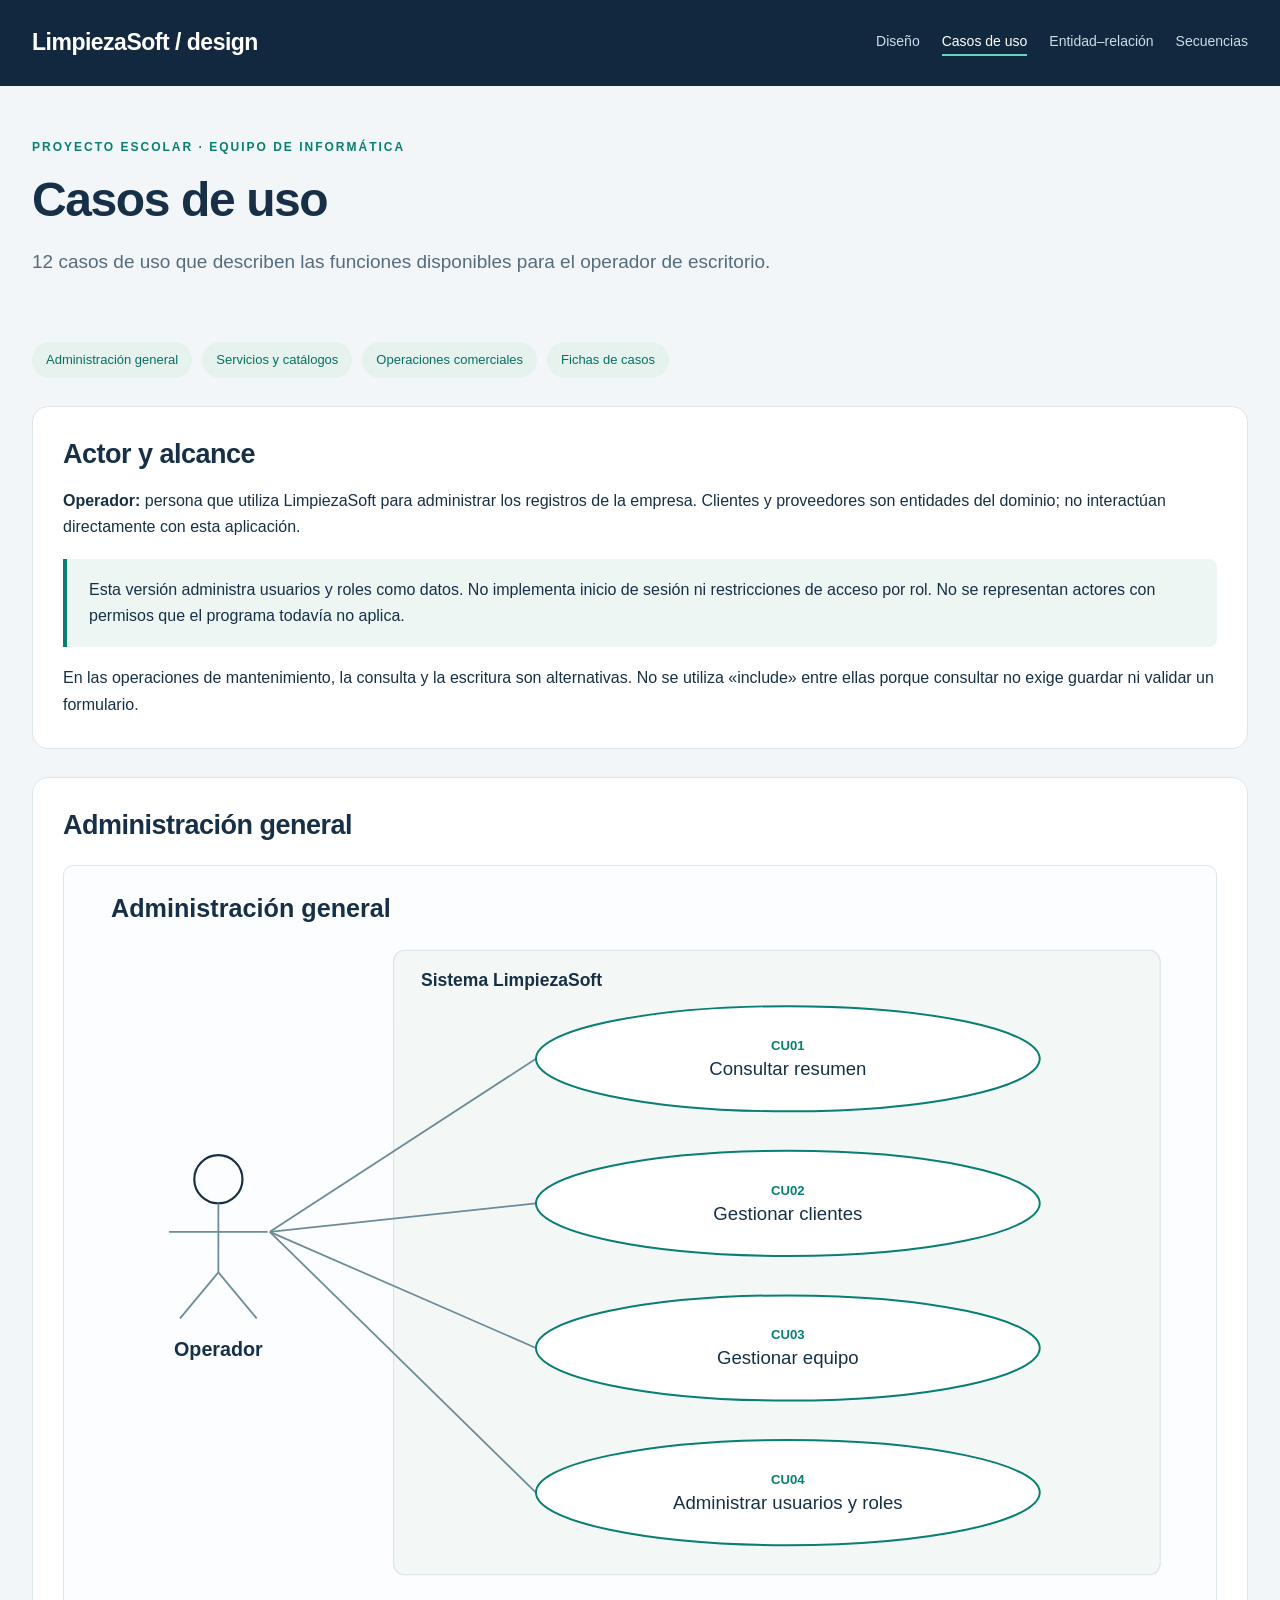
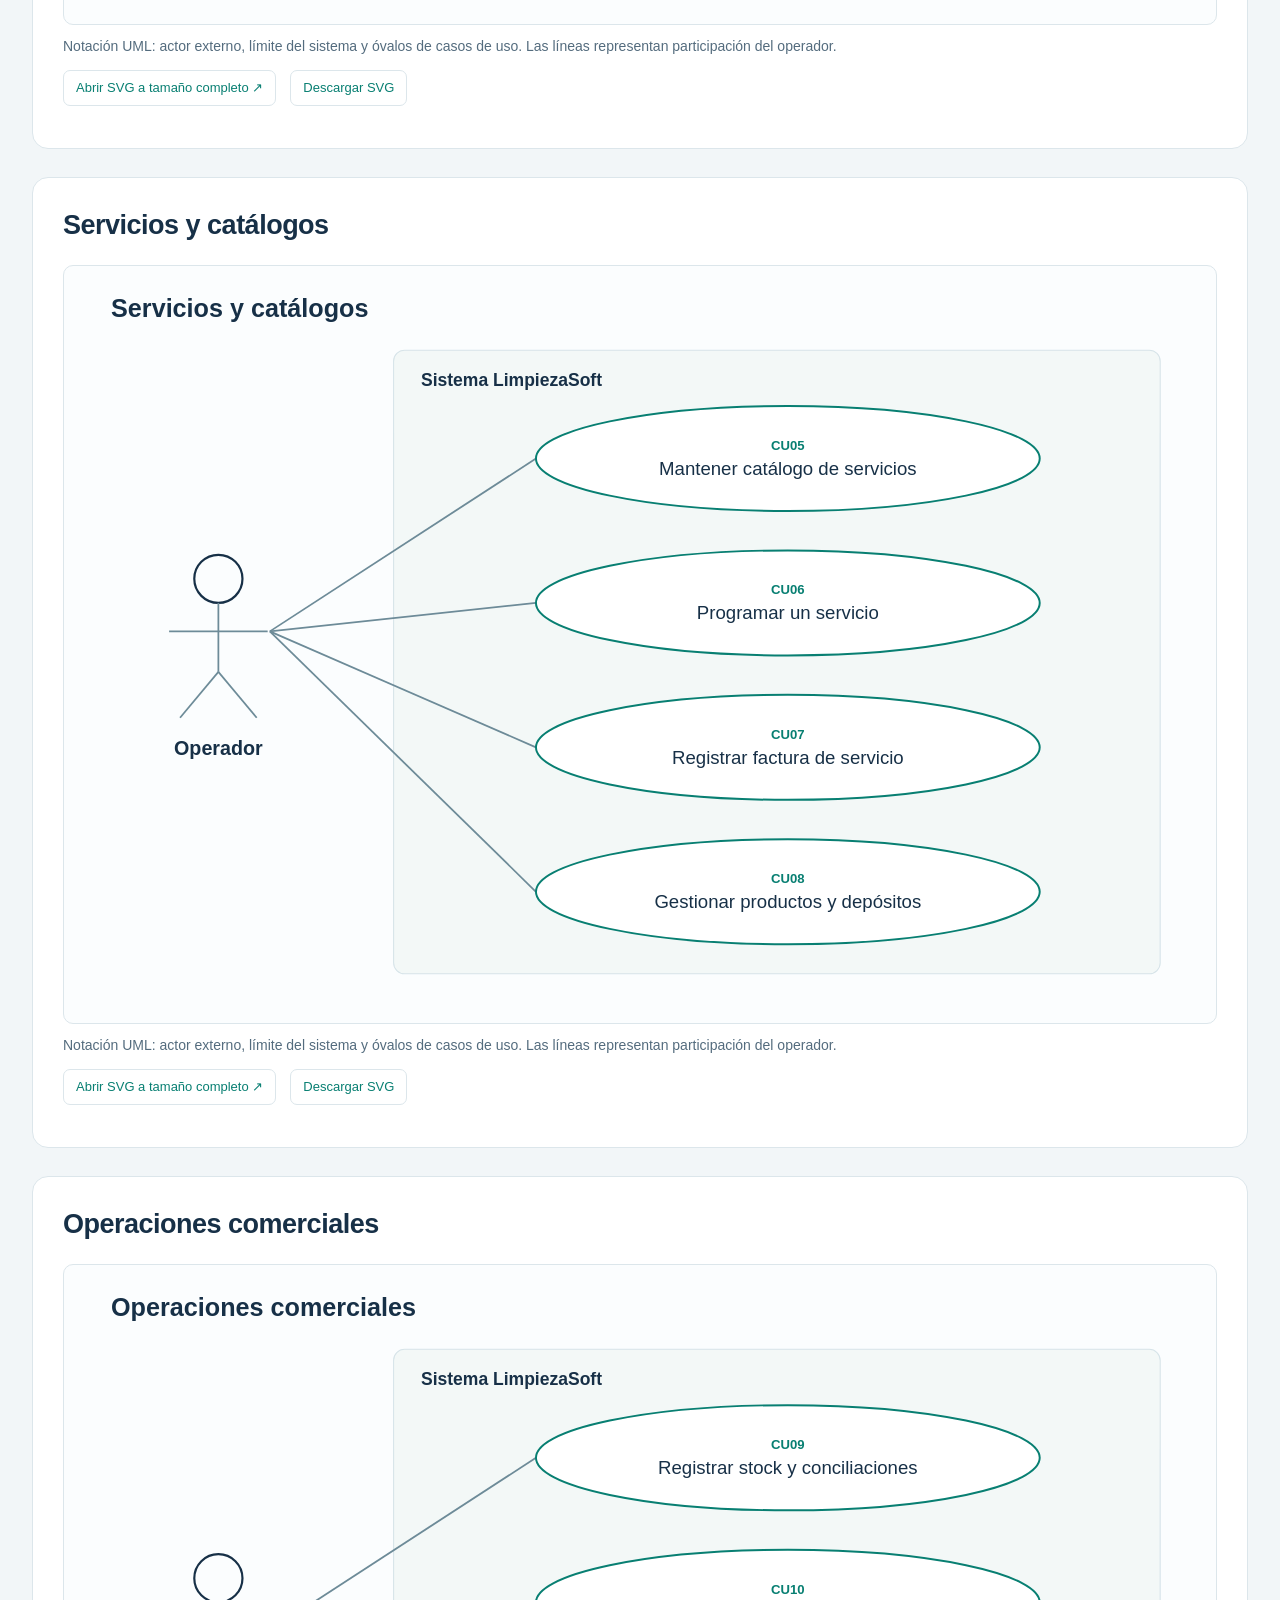
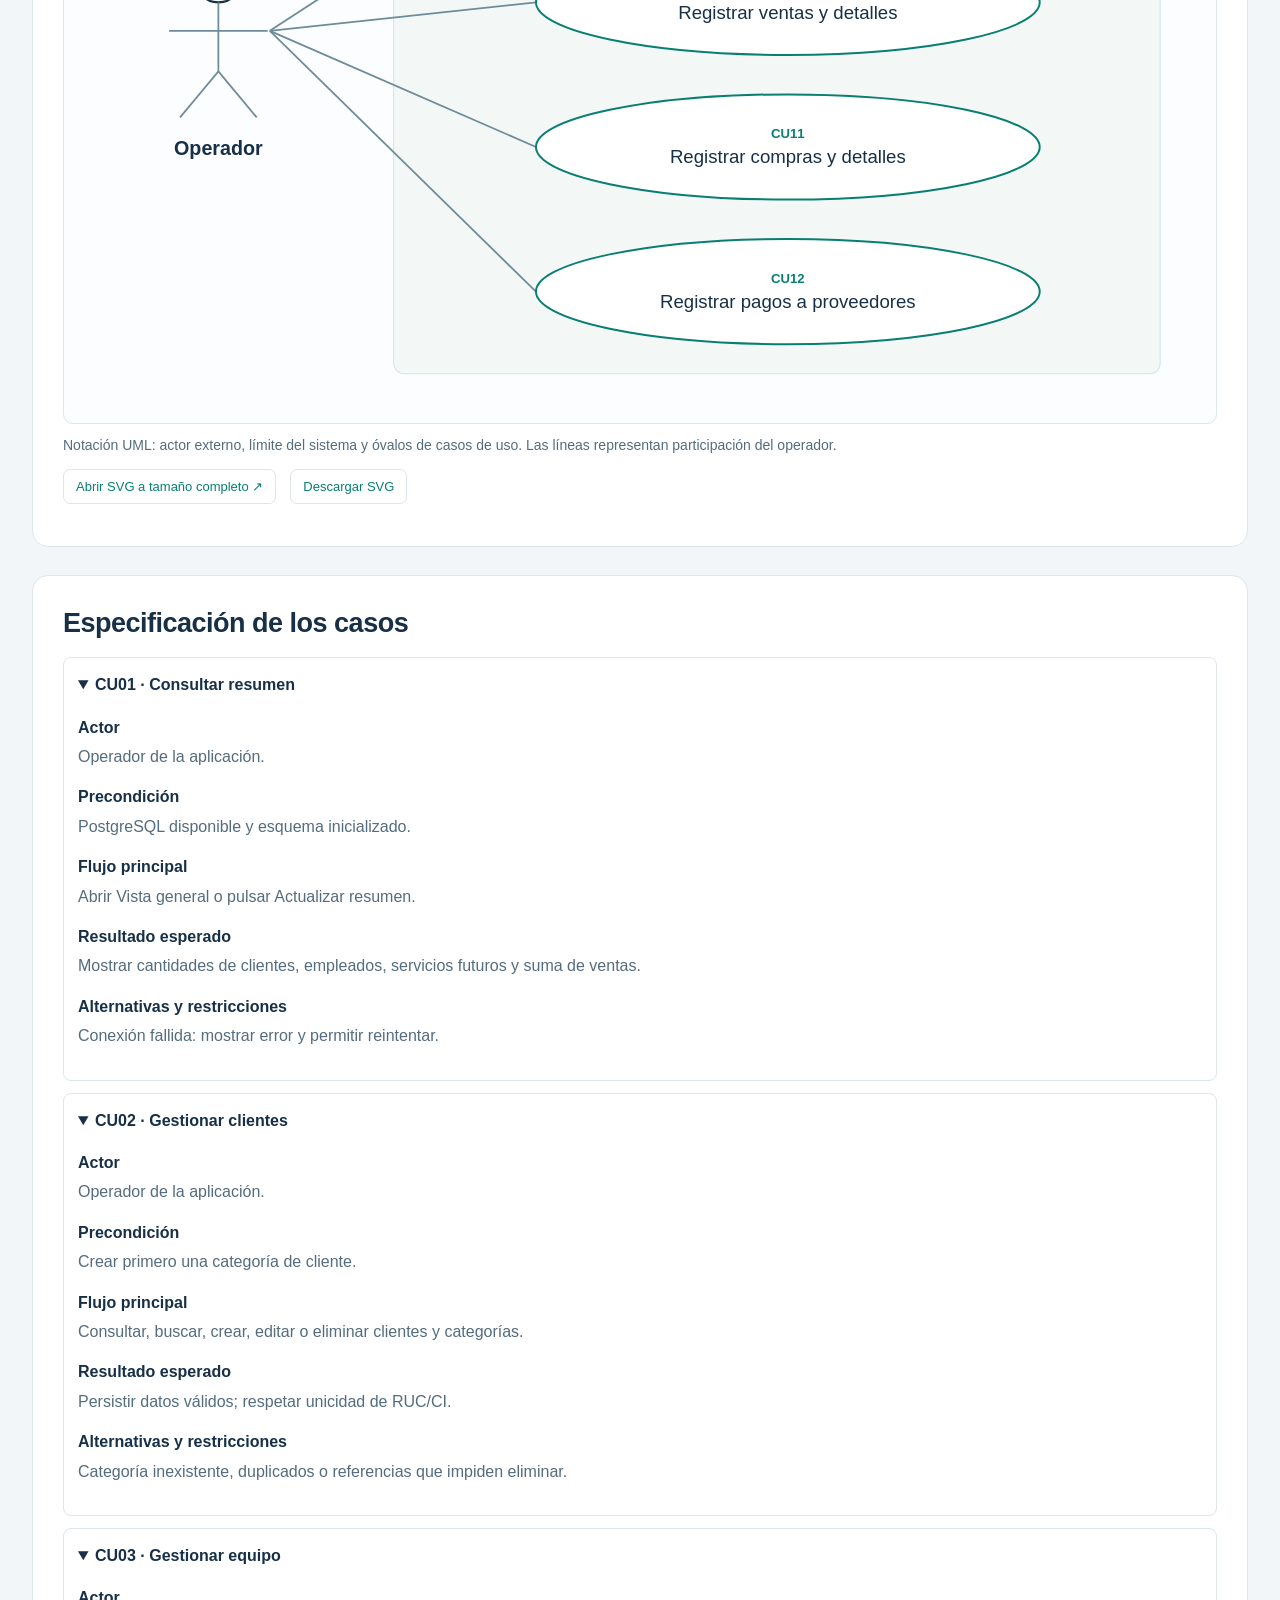
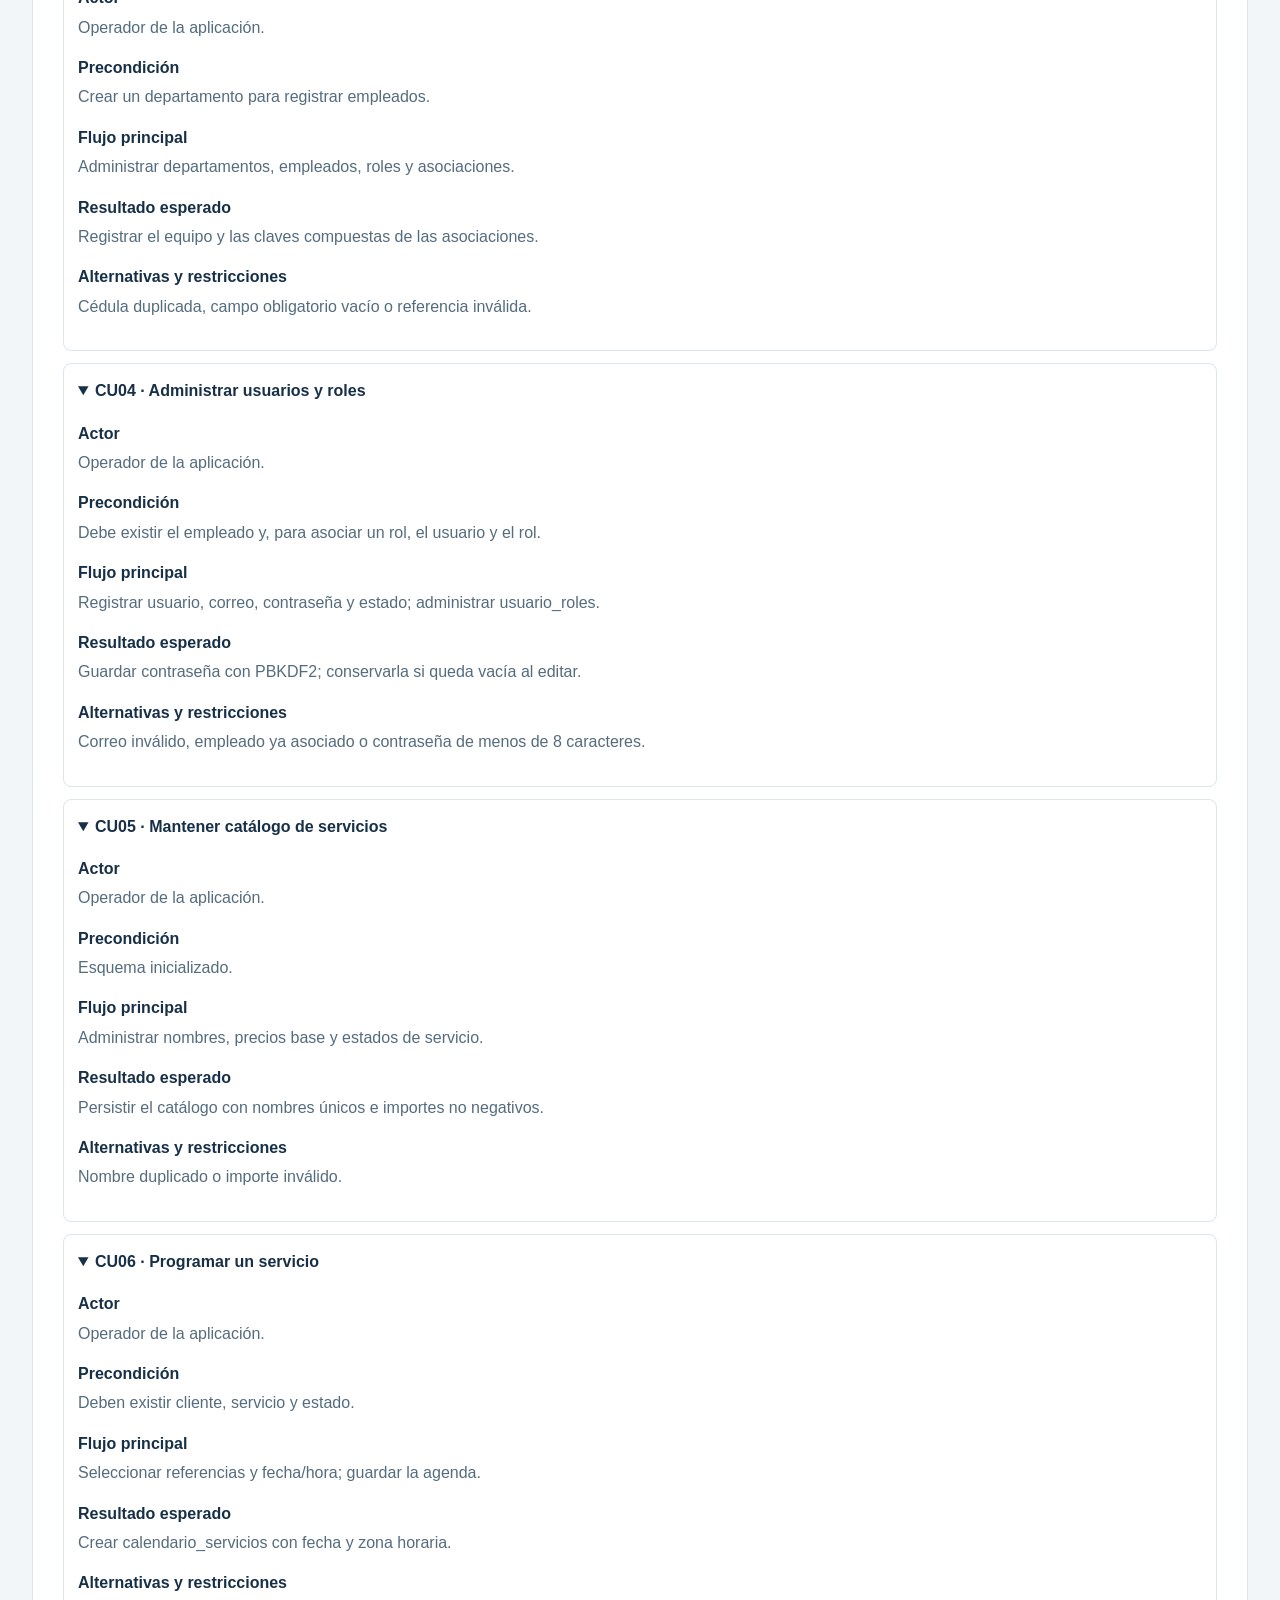
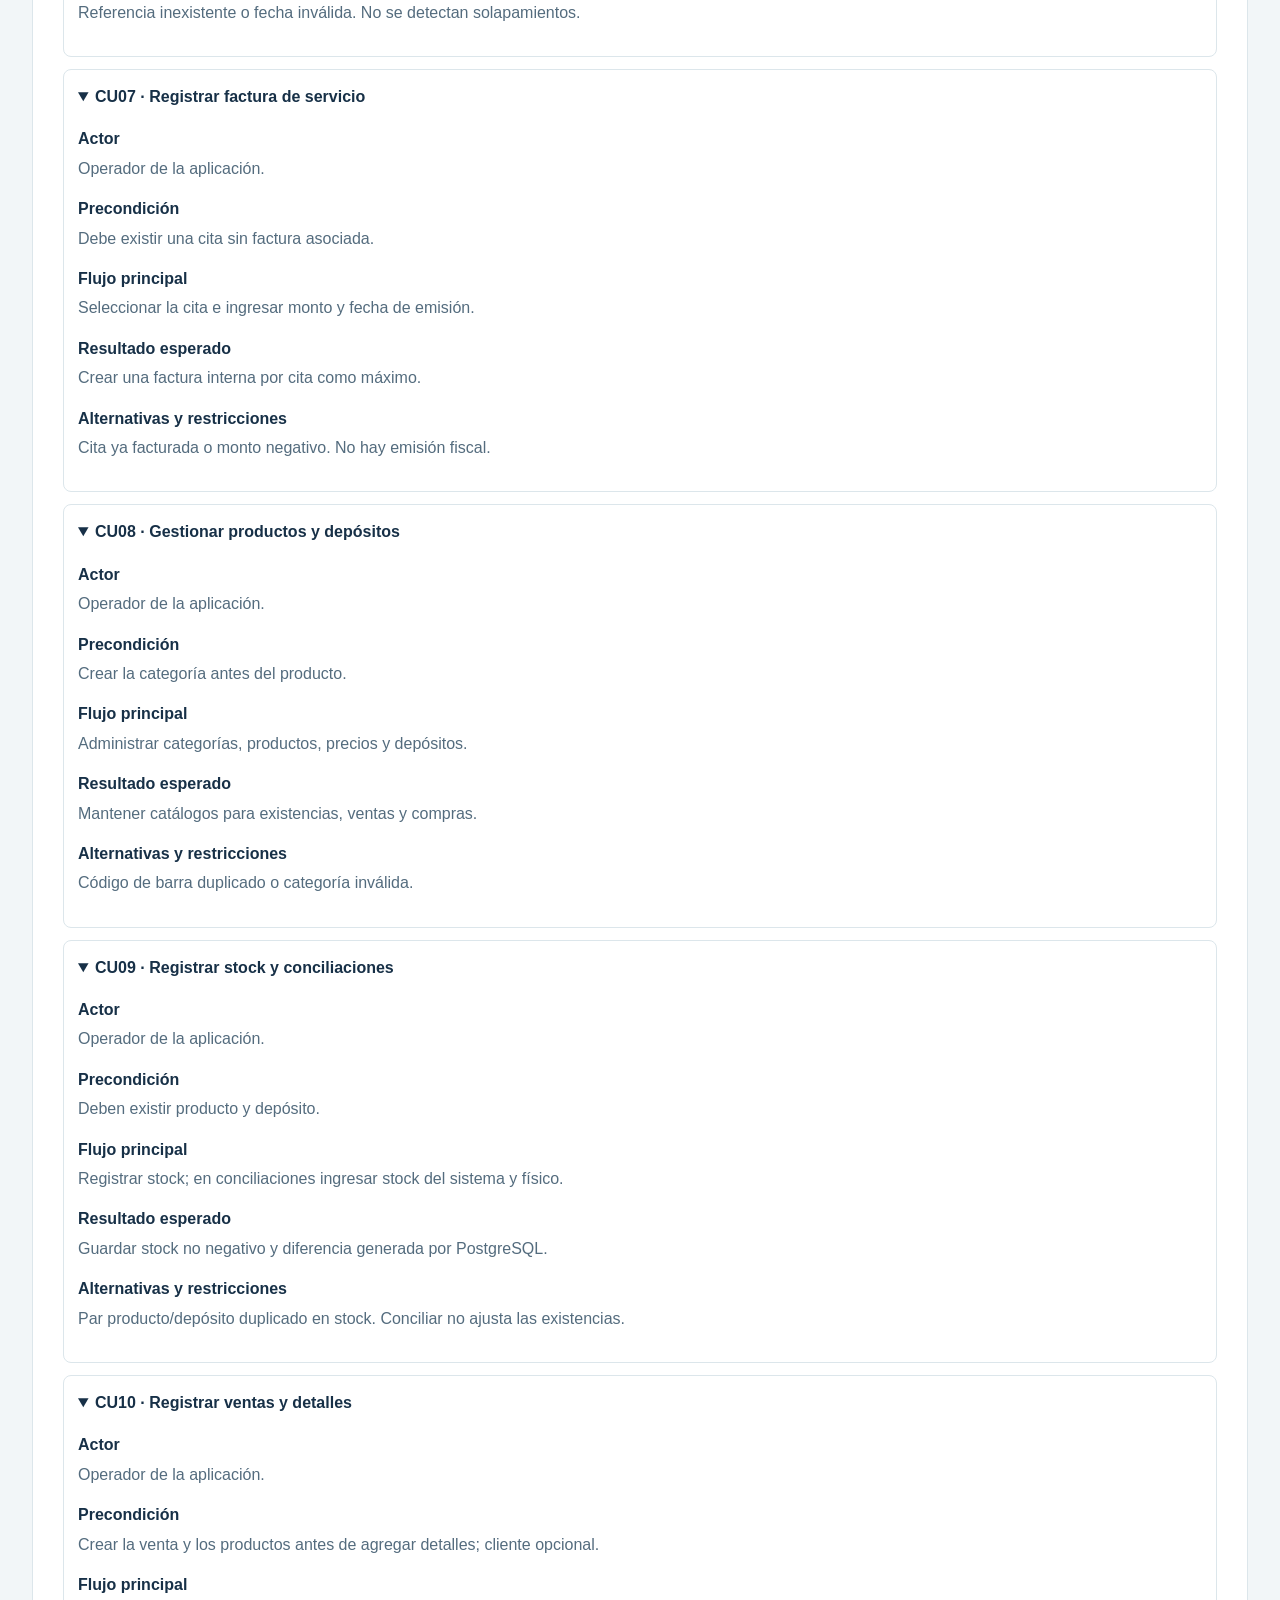
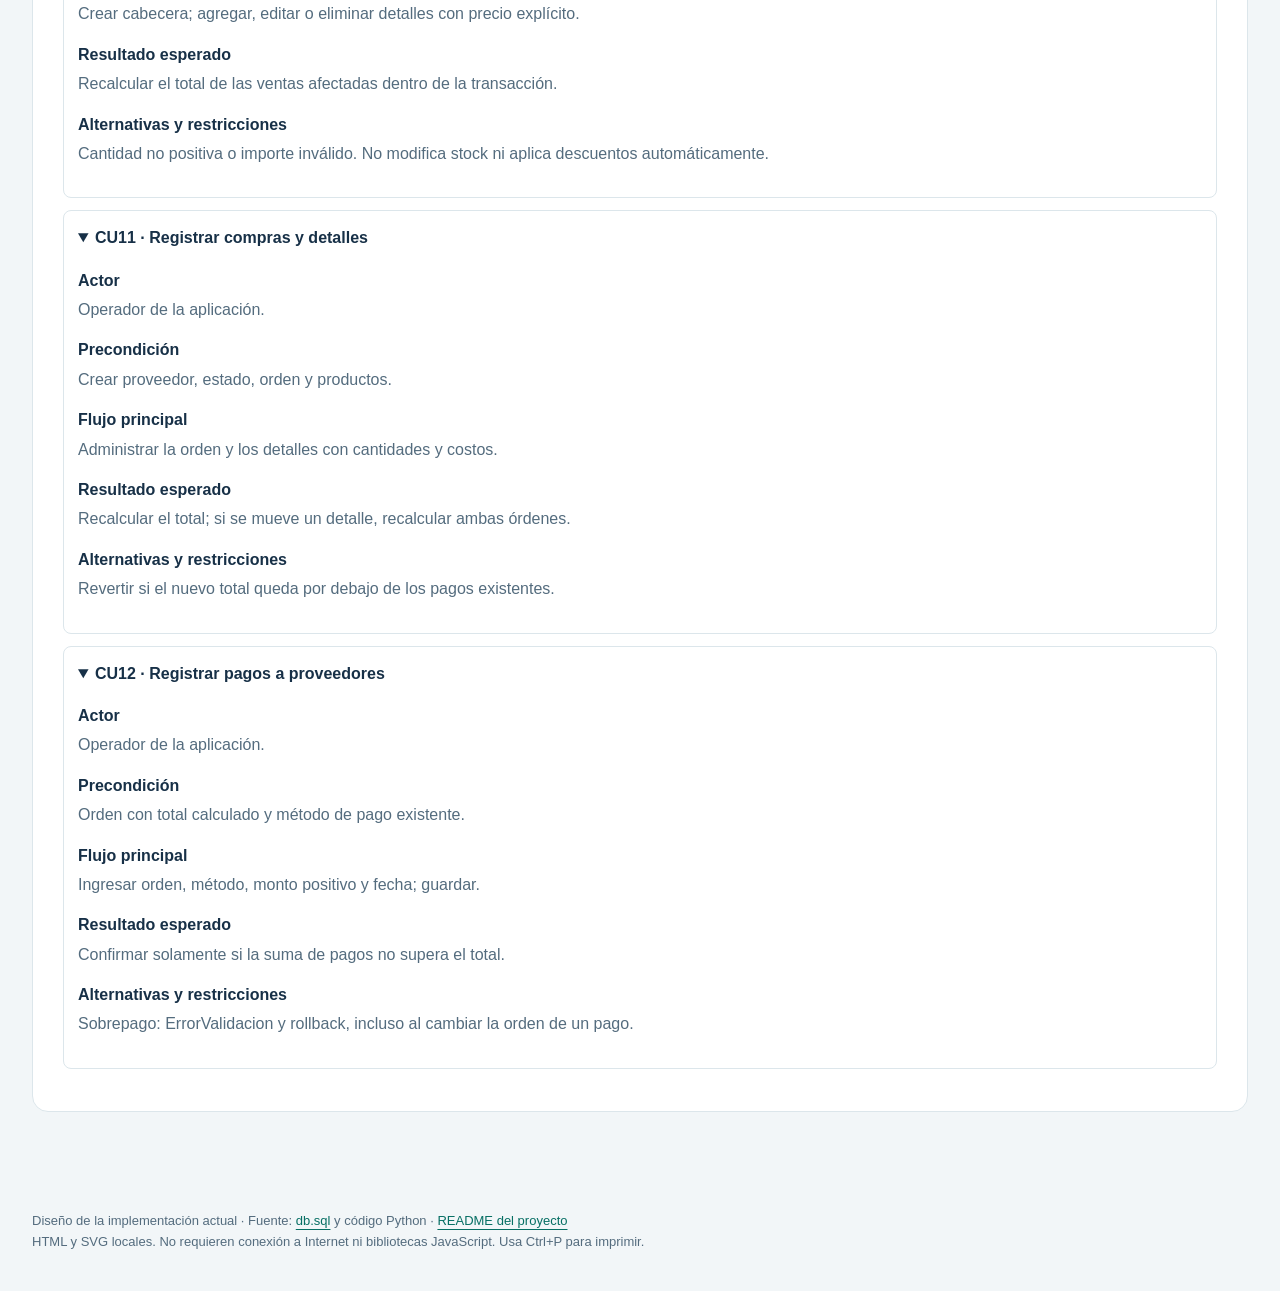
==== design/casos-de-uso.html @ 1a15737b "Agrega diseno HTML y SVG, script de inicio y corrige fondo de formularios" ====
<!doctype html>
<html lang="es"><head><meta charset="utf-8"><meta name="viewport" content="width=device-width, initial-scale=1">
<meta name="description" content="12 casos de uso que describen las funciones disponibles para el operador de escritorio."><title>Casos de uso · LimpiezaSoft</title><link rel="stylesheet" href="styles.css"></head>
<body><a class="skip" href="#contenido">Saltar al contenido</a><header class="top"><div class="top-inner"><a class="brand" href="index.html">LimpiezaSoft / design</a><nav aria-label="Documentos de diseño"><a href="index.html">Diseño</a><a href="casos-de-uso.html" aria-current="page">Casos de uso</a><a href="entidad-relacion.html">Entidad–relación</a><a href="secuencias.html">Secuencias</a></nav></div></header>
<div class="hero"><div class="eyebrow">Proyecto escolar · Equipo de Informática</div><h1>Casos de uso</h1><p class="lead">12 casos de uso que describen las funciones disponibles para el operador de escritorio.</p></div>
<main id="contenido"><nav class="pills" aria-label="Secciones del documento"><a href="#general">Administración general</a><a href="#servicios">Servicios y catálogos</a><a href="#operaciones">Operaciones comerciales</a><a href="#fichas">Fichas de casos</a></nav><section id="actores"><h2>Actor y alcance</h2><p><strong>Operador:</strong> persona que utiliza LimpiezaSoft para administrar los registros de la empresa. Clientes y proveedores son entidades del dominio; no interactúan directamente con esta aplicación.</p><div class="note">Esta versión administra usuarios y roles como datos. No implementa inicio de sesión ni restricciones de acceso por rol. No se representan actores con permisos que el programa todavía no aplica.</div><p>En las operaciones de mantenimiento, la consulta y la escritura son alternativas. No se utiliza «include» entre ellas porque consultar no exige guardar ni validar un formulario.</p></section><section id="general"><h2>Administración general</h2><figure class="figure"><div class="diagram" tabindex="0" aria-label="Administración general. Desplazamiento horizontal disponible."><img src="svg/casos-general.svg" alt="Administración general"></div><figcaption>Notación UML: actor externo, límite del sistema y óvalos de casos de uso. Las líneas representan participación del operador.</figcaption><div class="tools"><a href="svg/casos-general.svg" target="_blank" rel="noopener">Abrir SVG a tamaño completo ↗</a><a href="svg/casos-general.svg" download>Descargar SVG</a></div></figure></section><section id="servicios"><h2>Servicios y catálogos</h2><figure class="figure"><div class="diagram" tabindex="0" aria-label="Servicios y catálogos. Desplazamiento horizontal disponible."><img src="svg/casos-servicios.svg" alt="Servicios y catálogos"></div><figcaption>Notación UML: actor externo, límite del sistema y óvalos de casos de uso. Las líneas representan participación del operador.</figcaption><div class="tools"><a href="svg/casos-servicios.svg" target="_blank" rel="noopener">Abrir SVG a tamaño completo ↗</a><a href="svg/casos-servicios.svg" download>Descargar SVG</a></div></figure></section><section id="operaciones"><h2>Operaciones comerciales</h2><figure class="figure"><div class="diagram" tabindex="0" aria-label="Operaciones comerciales. Desplazamiento horizontal disponible."><img src="svg/casos-operaciones.svg" alt="Operaciones comerciales"></div><figcaption>Notación UML: actor externo, límite del sistema y óvalos de casos de uso. Las líneas representan participación del operador.</figcaption><div class="tools"><a href="svg/casos-operaciones.svg" target="_blank" rel="noopener">Abrir SVG a tamaño completo ↗</a><a href="svg/casos-operaciones.svg" download>Descargar SVG</a></div></figure></section><section id="fichas"><h2>Especificación de los casos</h2><details id="CU01" open><summary>CU01 · Consultar resumen</summary><dl><dt>Actor</dt><dd>Operador de la aplicación.</dd><dt>Precondición</dt><dd>PostgreSQL disponible y esquema inicializado.</dd><dt>Flujo principal</dt><dd>Abrir Vista general o pulsar Actualizar resumen.</dd><dt>Resultado esperado</dt><dd>Mostrar cantidades de clientes, empleados, servicios futuros y suma de ventas.</dd><dt>Alternativas y restricciones</dt><dd>Conexión fallida: mostrar error y permitir reintentar.</dd></dl></details><details id="CU02" open><summary>CU02 · Gestionar clientes</summary><dl><dt>Actor</dt><dd>Operador de la aplicación.</dd><dt>Precondición</dt><dd>Crear primero una categoría de cliente.</dd><dt>Flujo principal</dt><dd>Consultar, buscar, crear, editar o eliminar clientes y categorías.</dd><dt>Resultado esperado</dt><dd>Persistir datos válidos; respetar unicidad de RUC/CI.</dd><dt>Alternativas y restricciones</dt><dd>Categoría inexistente, duplicados o referencias que impiden eliminar.</dd></dl></details><details id="CU03" open><summary>CU03 · Gestionar equipo</summary><dl><dt>Actor</dt><dd>Operador de la aplicación.</dd><dt>Precondición</dt><dd>Crear un departamento para registrar empleados.</dd><dt>Flujo principal</dt><dd>Administrar departamentos, empleados, roles y asociaciones.</dd><dt>Resultado esperado</dt><dd>Registrar el equipo y las claves compuestas de las asociaciones.</dd><dt>Alternativas y restricciones</dt><dd>Cédula duplicada, campo obligatorio vacío o referencia inválida.</dd></dl></details><details id="CU04" open><summary>CU04 · Administrar usuarios y roles</summary><dl><dt>Actor</dt><dd>Operador de la aplicación.</dd><dt>Precondición</dt><dd>Debe existir el empleado y, para asociar un rol, el usuario y el rol.</dd><dt>Flujo principal</dt><dd>Registrar usuario, correo, contraseña y estado; administrar usuario_roles.</dd><dt>Resultado esperado</dt><dd>Guardar contraseña con PBKDF2; conservarla si queda vacía al editar.</dd><dt>Alternativas y restricciones</dt><dd>Correo inválido, empleado ya asociado o contraseña de menos de 8 caracteres.</dd></dl></details><details id="CU05" open><summary>CU05 · Mantener catálogo de servicios</summary><dl><dt>Actor</dt><dd>Operador de la aplicación.</dd><dt>Precondición</dt><dd>Esquema inicializado.</dd><dt>Flujo principal</dt><dd>Administrar nombres, precios base y estados de servicio.</dd><dt>Resultado esperado</dt><dd>Persistir el catálogo con nombres únicos e importes no negativos.</dd><dt>Alternativas y restricciones</dt><dd>Nombre duplicado o importe inválido.</dd></dl></details><details id="CU06" open><summary>CU06 · Programar un servicio</summary><dl><dt>Actor</dt><dd>Operador de la aplicación.</dd><dt>Precondición</dt><dd>Deben existir cliente, servicio y estado.</dd><dt>Flujo principal</dt><dd>Seleccionar referencias y fecha/hora; guardar la agenda.</dd><dt>Resultado esperado</dt><dd>Crear calendario_servicios con fecha y zona horaria.</dd><dt>Alternativas y restricciones</dt><dd>Referencia inexistente o fecha inválida. No se detectan solapamientos.</dd></dl></details><details id="CU07" open><summary>CU07 · Registrar factura de servicio</summary><dl><dt>Actor</dt><dd>Operador de la aplicación.</dd><dt>Precondición</dt><dd>Debe existir una cita sin factura asociada.</dd><dt>Flujo principal</dt><dd>Seleccionar la cita e ingresar monto y fecha de emisión.</dd><dt>Resultado esperado</dt><dd>Crear una factura interna por cita como máximo.</dd><dt>Alternativas y restricciones</dt><dd>Cita ya facturada o monto negativo. No hay emisión fiscal.</dd></dl></details><details id="CU08" open><summary>CU08 · Gestionar productos y depósitos</summary><dl><dt>Actor</dt><dd>Operador de la aplicación.</dd><dt>Precondición</dt><dd>Crear la categoría antes del producto.</dd><dt>Flujo principal</dt><dd>Administrar categorías, productos, precios y depósitos.</dd><dt>Resultado esperado</dt><dd>Mantener catálogos para existencias, ventas y compras.</dd><dt>Alternativas y restricciones</dt><dd>Código de barra duplicado o categoría inválida.</dd></dl></details><details id="CU09" open><summary>CU09 · Registrar stock y conciliaciones</summary><dl><dt>Actor</dt><dd>Operador de la aplicación.</dd><dt>Precondición</dt><dd>Deben existir producto y depósito.</dd><dt>Flujo principal</dt><dd>Registrar stock; en conciliaciones ingresar stock del sistema y físico.</dd><dt>Resultado esperado</dt><dd>Guardar stock no negativo y diferencia generada por PostgreSQL.</dd><dt>Alternativas y restricciones</dt><dd>Par producto/depósito duplicado en stock. Conciliar no ajusta las existencias.</dd></dl></details><details id="CU10" open><summary>CU10 · Registrar ventas y detalles</summary><dl><dt>Actor</dt><dd>Operador de la aplicación.</dd><dt>Precondición</dt><dd>Crear la venta y los productos antes de agregar detalles; cliente opcional.</dd><dt>Flujo principal</dt><dd>Crear cabecera; agregar, editar o eliminar detalles con precio explícito.</dd><dt>Resultado esperado</dt><dd>Recalcular el total de las ventas afectadas dentro de la transacción.</dd><dt>Alternativas y restricciones</dt><dd>Cantidad no positiva o importe inválido. No modifica stock ni aplica descuentos automáticamente.</dd></dl></details><details id="CU11" open><summary>CU11 · Registrar compras y detalles</summary><dl><dt>Actor</dt><dd>Operador de la aplicación.</dd><dt>Precondición</dt><dd>Crear proveedor, estado, orden y productos.</dd><dt>Flujo principal</dt><dd>Administrar la orden y los detalles con cantidades y costos.</dd><dt>Resultado esperado</dt><dd>Recalcular el total; si se mueve un detalle, recalcular ambas órdenes.</dd><dt>Alternativas y restricciones</dt><dd>Revertir si el nuevo total queda por debajo de los pagos existentes.</dd></dl></details><details id="CU12" open><summary>CU12 · Registrar pagos a proveedores</summary><dl><dt>Actor</dt><dd>Operador de la aplicación.</dd><dt>Precondición</dt><dd>Orden con total calculado y método de pago existente.</dd><dt>Flujo principal</dt><dd>Ingresar orden, método, monto positivo y fecha; guardar.</dd><dt>Resultado esperado</dt><dd>Confirmar solamente si la suma de pagos no supera el total.</dd><dt>Alternativas y restricciones</dt><dd>Sobrepago: ErrorValidacion y rollback, incluso al cambiar la orden de un pago.</dd></dl></details></section></main><footer>Diseño de la implementación actual · Fuente: <a href="../db.sql">db.sql</a> y código Python · <a href="../README.md">README del proyecto</a><br>HTML y SVG locales. No requieren conexión a Internet ni bibliotecas JavaScript. Usa Ctrl+P para imprimir.</footer></body></html>
---- design/styles.css ----
:root{--ink:#173047;--muted:#546c7e;--green:#087f72;--line:#dce6eb;--paper:#fff;--wash:#f2f6f8}
*{box-sizing:border-box}html{scroll-behavior:smooth;scroll-padding-top:24px}body{margin:0;background:var(--wash);color:var(--ink);font:16px/1.65 "Segoe UI",Arial,sans-serif}a{color:#076f64;text-underline-offset:4px}a:hover{color:#064a43}a:focus-visible,button:focus-visible{outline:3px solid #d89818;outline-offset:4px}.skip{position:absolute;left:16px;top:-80px;background:white;padding:10px;z-index:10}.skip:focus{top:10px}.top{background:#12283e;color:white}.top-inner{max-width:1280px;margin:auto;padding:24px 32px;display:flex;gap:28px;align-items:center;justify-content:space-between;flex-wrap:wrap}.brand{font-size:23px;font-weight:750;color:white;text-decoration:none;letter-spacing:-.5px}.top nav{display:flex;gap:22px;flex-wrap:wrap}.top nav a{color:#c9dee6;font-size:14px;text-decoration:none}.top nav a[aria-current=page]{color:white;border-bottom:2px solid #65d5bd}.hero{max-width:1280px;margin:auto;padding:52px 32px 26px}.eyebrow{font-size:12px;letter-spacing:2px;text-transform:uppercase;color:var(--green);font-weight:750}h1{font-size:clamp(32px,4vw,48px);line-height:1.15;letter-spacing:-1.4px;margin:14px 0 18px}h2{font-size:27px;line-height:1.3;letter-spacing:-.5px;margin:0 0 16px}h3{font-size:20px;margin:0 0 12px}.lead{font-size:19px;max-width:850px;color:var(--muted)}main{max-width:1280px;margin:auto;padding:0 32px 60px}section{margin:28px 0;padding:30px;background:var(--paper);border:1px solid var(--line);border-radius:16px;scroll-margin-top:24px}.grid{display:grid;grid-template-columns:repeat(auto-fit,minmax(245px,1fr));gap:18px}.card{display:block;border:1px solid var(--line);padding:25px;border-radius:12px;text-decoration:none;background:white;color:var(--ink)}.card:hover{border-color:var(--green)}.card b{font-size:22px;display:block;margin:8px 0}.card small{color:var(--green);font-weight:700;letter-spacing:1px}.card p{margin-bottom:0;color:var(--muted)}.pills{display:flex;flex-wrap:wrap;gap:10px;margin:20px 0}.pills a,.pill{font-size:13px;border-radius:20px;background:#e5f2ee;padding:7px 14px;text-decoration:none}.note{padding:18px 22px;border-left:4px solid var(--green);background:#edf6f3;border-radius:0 8px 8px 0;margin:18px 0}.muted,figcaption{color:var(--muted);font-size:14px}.figure{margin:22px 0 12px}.diagram{border:1px solid var(--line);border-radius:10px;overflow:auto;background:#fbfdfe;padding:12px}.diagram img{display:block;width:100%;min-width:740px;height:auto}figcaption{margin-top:10px}.tools{display:flex;gap:14px;margin:12px 0;align-items:center;flex-wrap:wrap}.tools a,button{font:inherit;font-size:13px;border:1px solid var(--line);background:white;border-radius:7px;color:var(--green);padding:6px 12px;text-decoration:none;cursor:pointer}.table-wrap{overflow:auto}table{border-collapse:collapse;width:100%;font-size:14px}th{text-align:left;background:#edf3f6;font-size:12px;text-transform:uppercase;letter-spacing:.4px}th,td{padding:11px 12px;border-bottom:1px solid var(--line);vertical-align:top}code{background:#edf3f6;border-radius:4px;padding:2px 5px;font:13px/1.6 Consolas,monospace;overflow-wrap:anywhere}pre{background:#12283e;color:#d7efe9;padding:20px;border-radius:10px;overflow:auto}pre code{background:none;color:inherit}dt{font-weight:700;margin-top:12px}dd{margin:3px 0 14px;color:var(--muted)}footer{max-width:1280px;margin:auto;padding:10px 32px 38px;color:var(--muted);font-size:13px}details{border:1px solid var(--line);border-radius:8px;padding:14px;margin:12px 0}summary{cursor:pointer;font-weight:700;overflow-wrap:anywhere}.badge{font-size:12px;font-weight:700;color:var(--green)}.stats{display:flex;gap:32px;flex-wrap:wrap;padding:10px 0}.stats strong{display:block;font-size:30px;color:var(--green)}.stats span{font-size:13px;color:var(--muted)}ol,ul{padding-left:24px}.sources{font-size:14px}section p:last-child{margin-bottom:0}
@media(max-width:640px){.hero{padding:30px 18px 12px}main{padding:0 14px 30px}.top-inner{padding:18px}.top nav{gap:12px}section{padding:20px 16px}h2{font-size:23px}.lead{font-size:17px}}
@media print{body{background:white;font-size:11pt}.top,.tools,.skip{display:none}.hero,main{padding:0;max-width:none}h1{font-size:28pt}section{border:none;padding:12px 0;break-before:auto}.diagram{overflow:visible;padding:0;border:none}.diagram img{min-width:0;width:100%}figure,table tr{break-inside:avoid}a{color:inherit}.pills{display:none}details{break-inside:avoid}footer{padding:10px 0}}
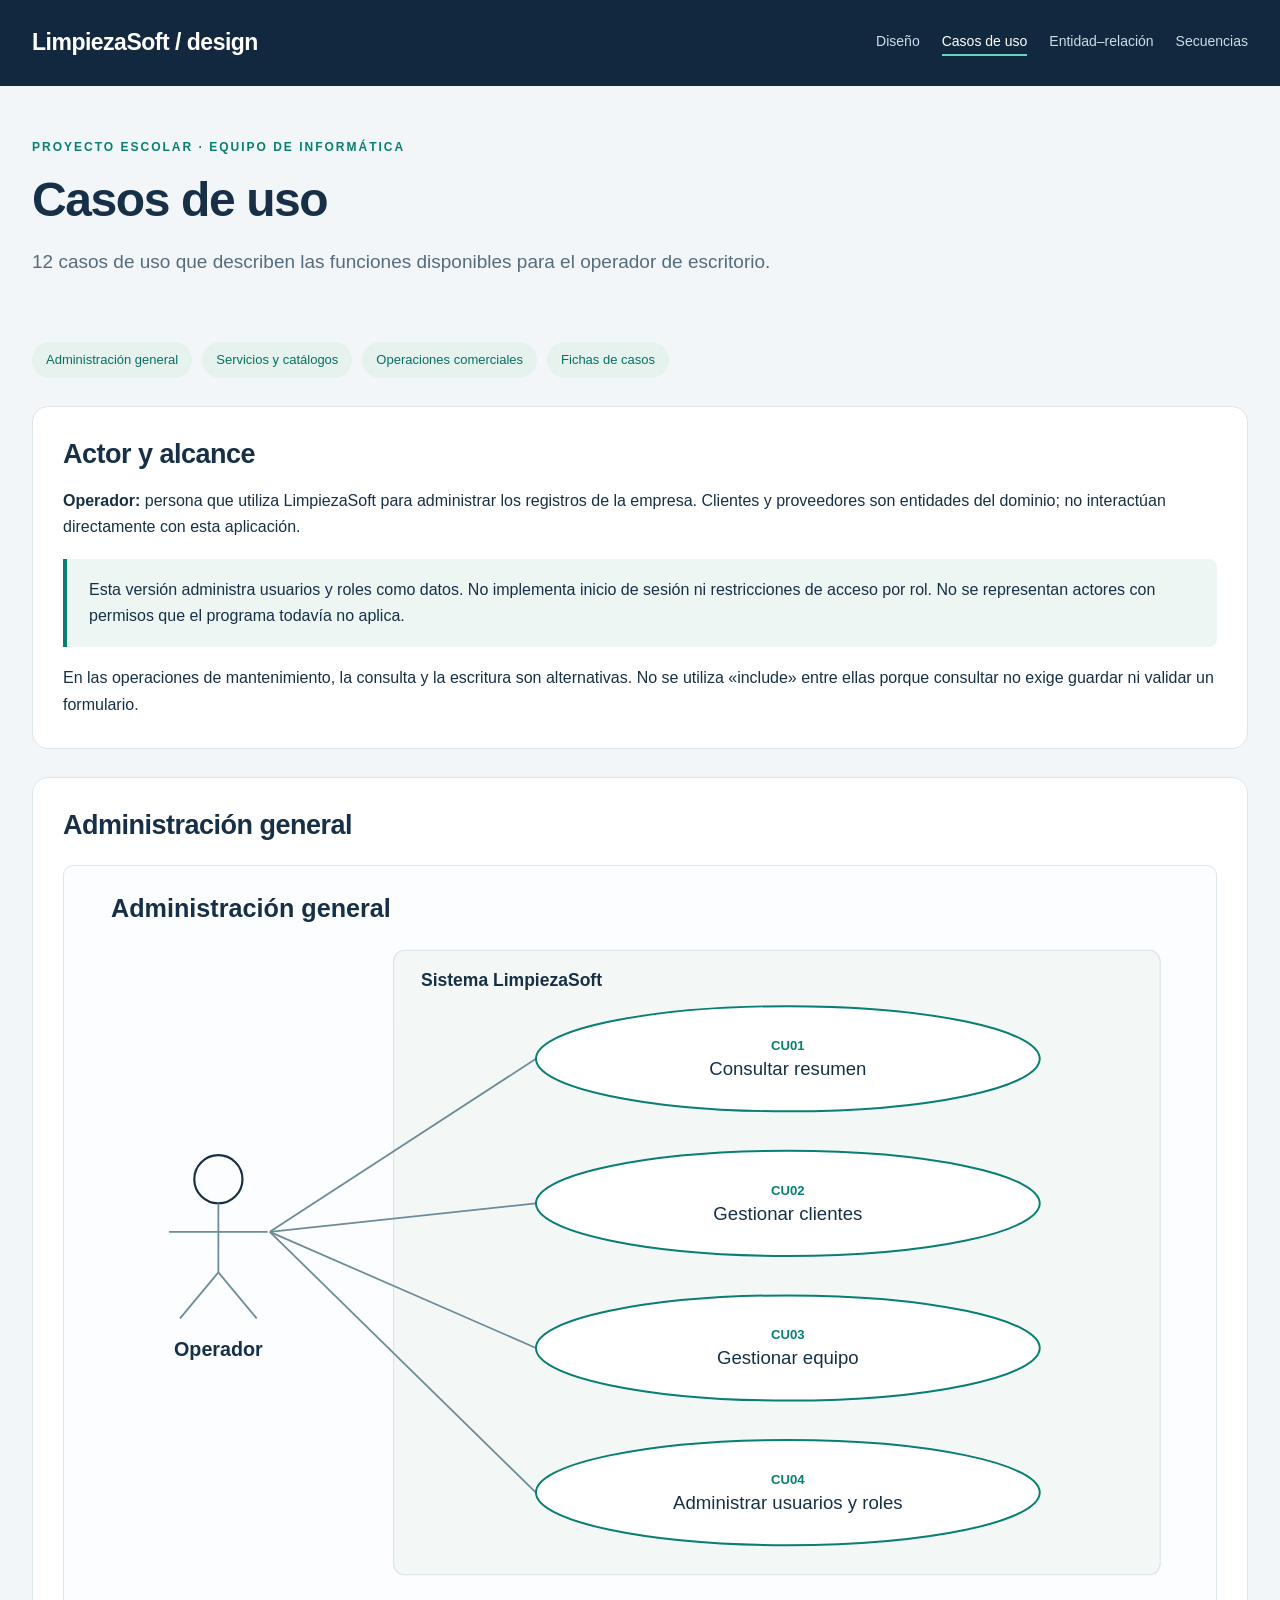
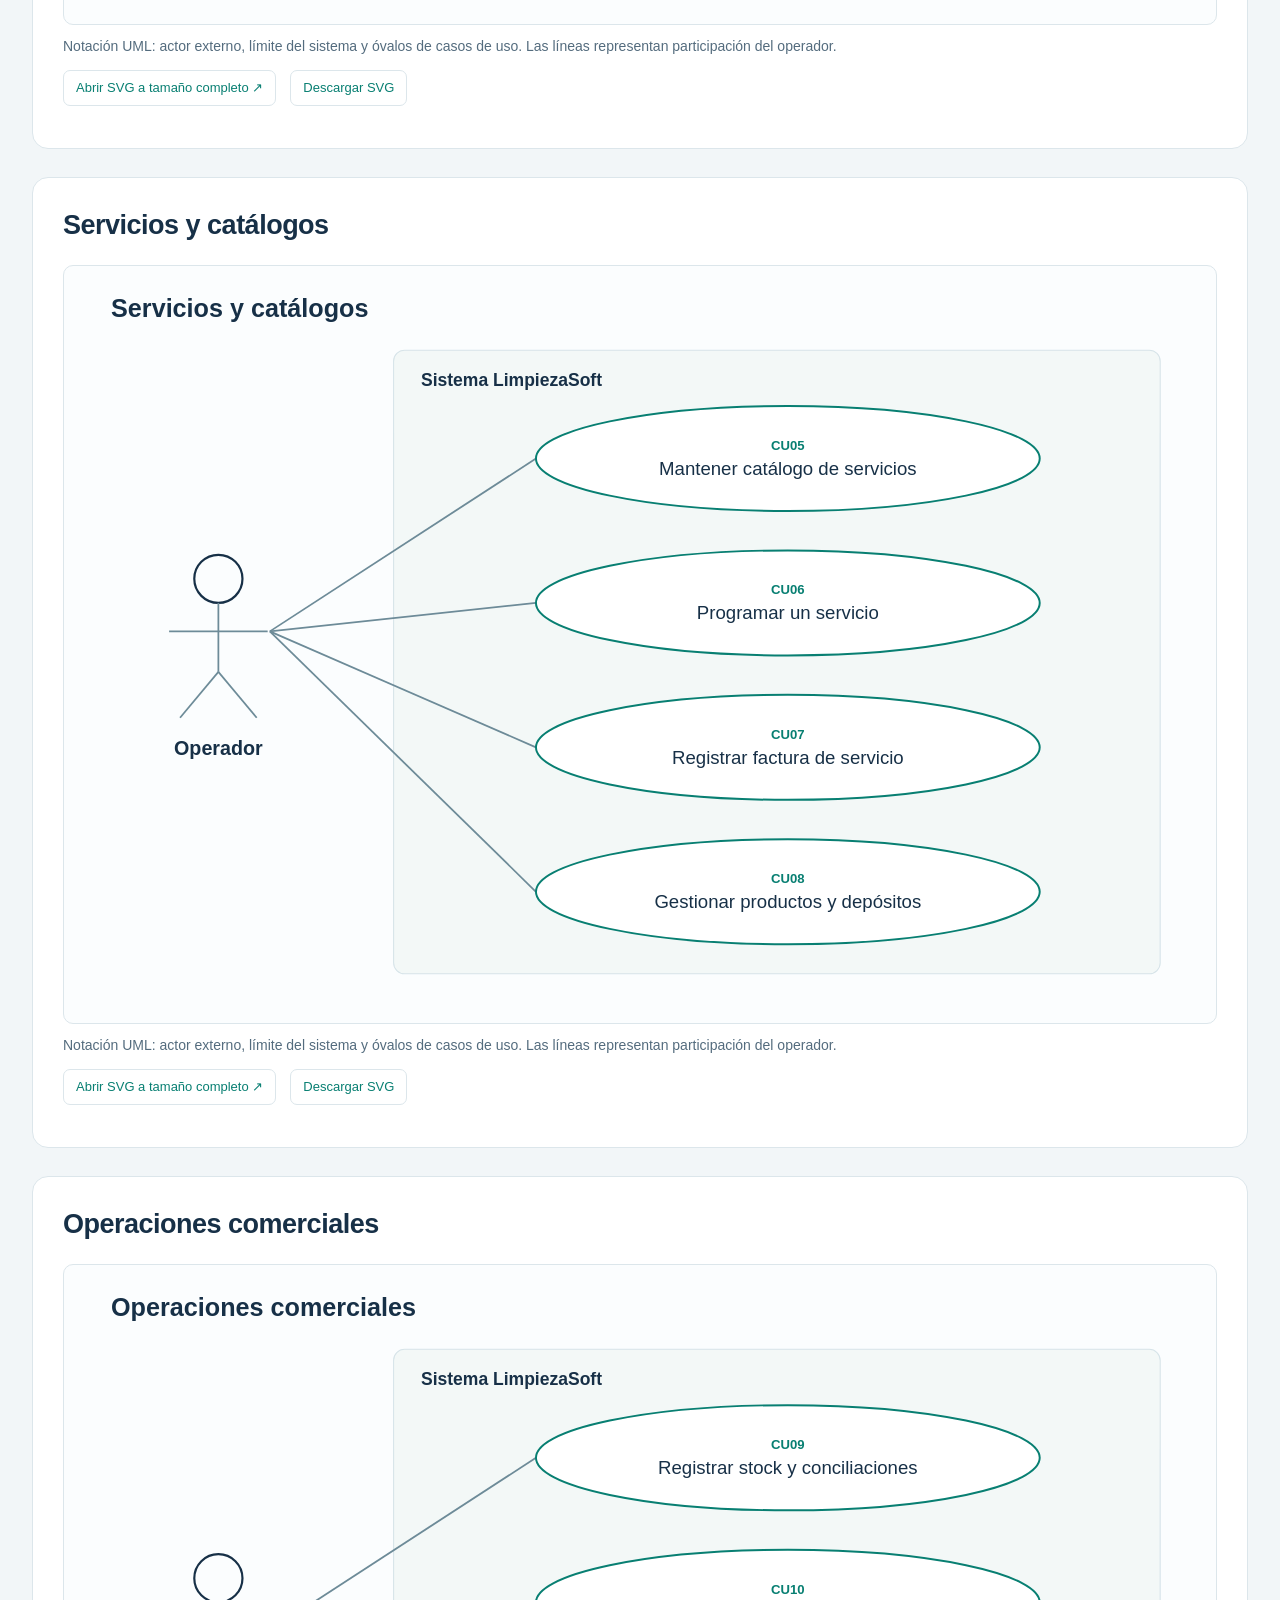
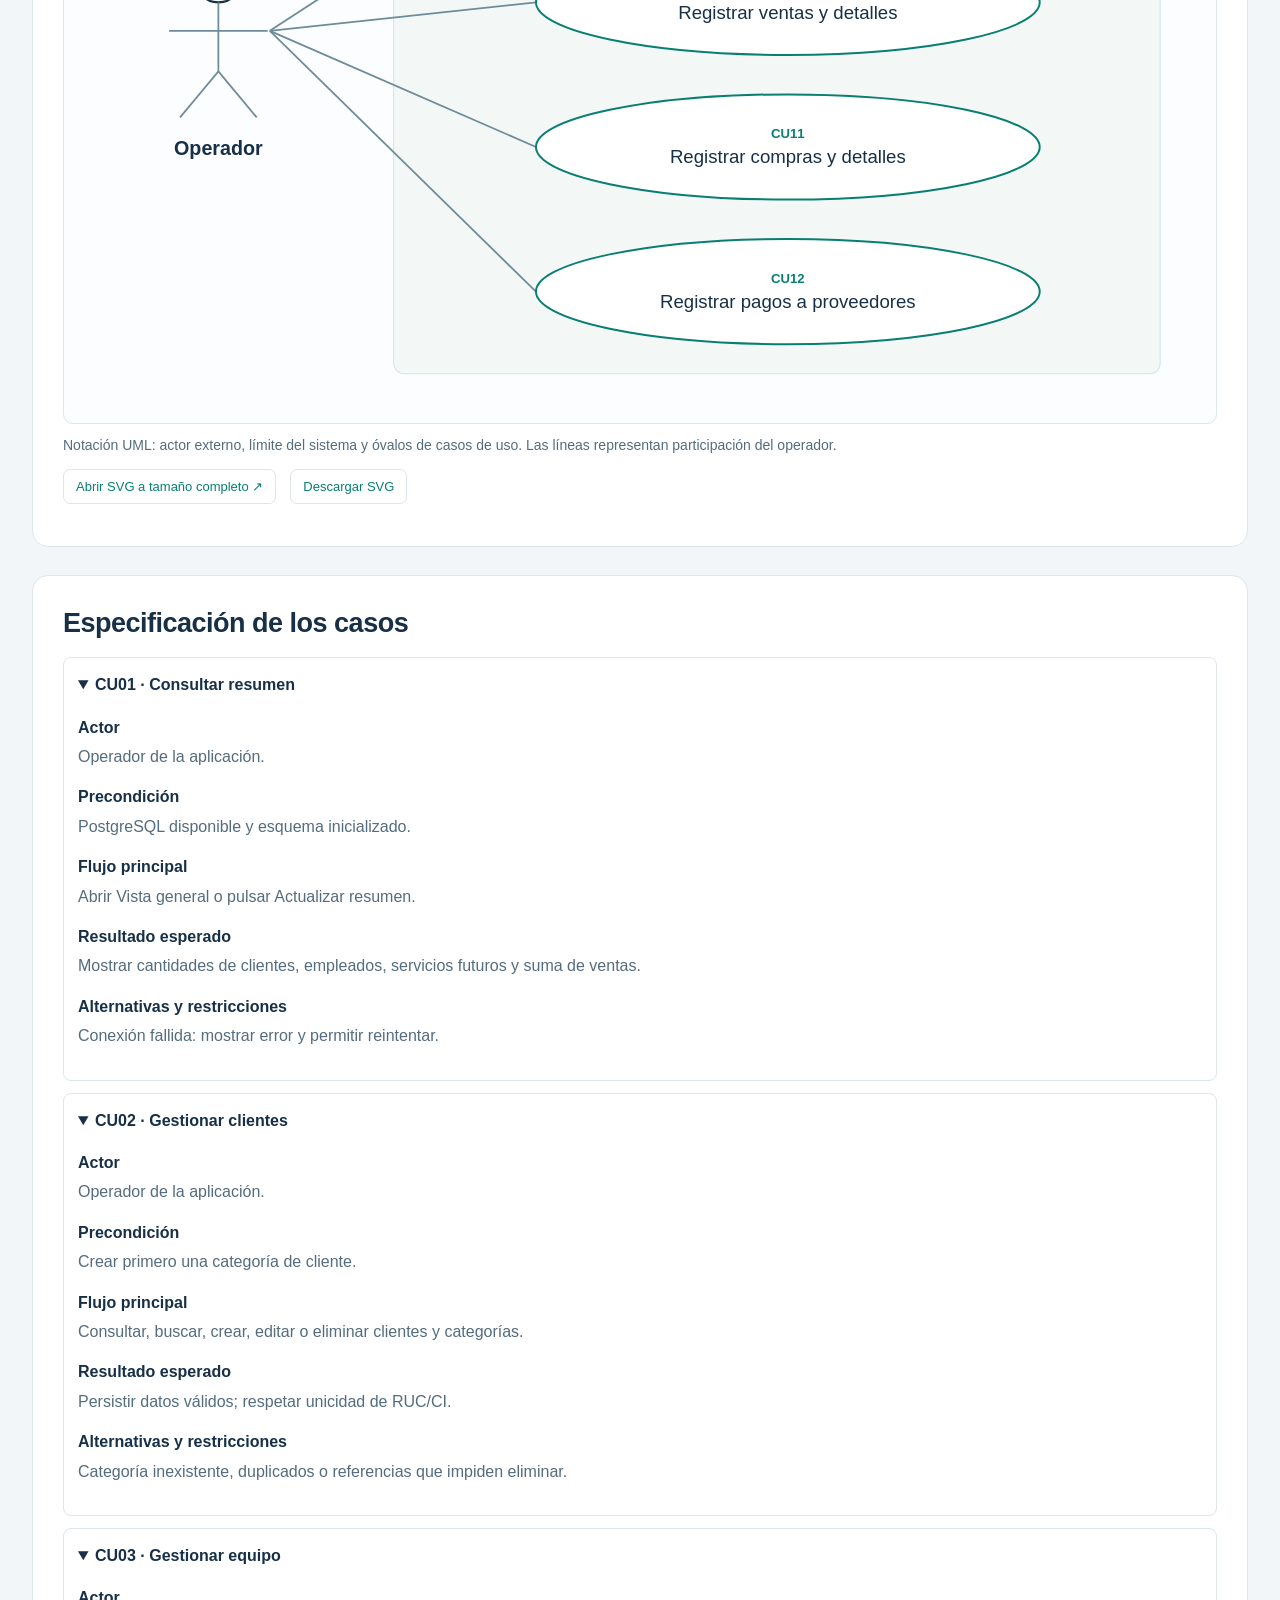
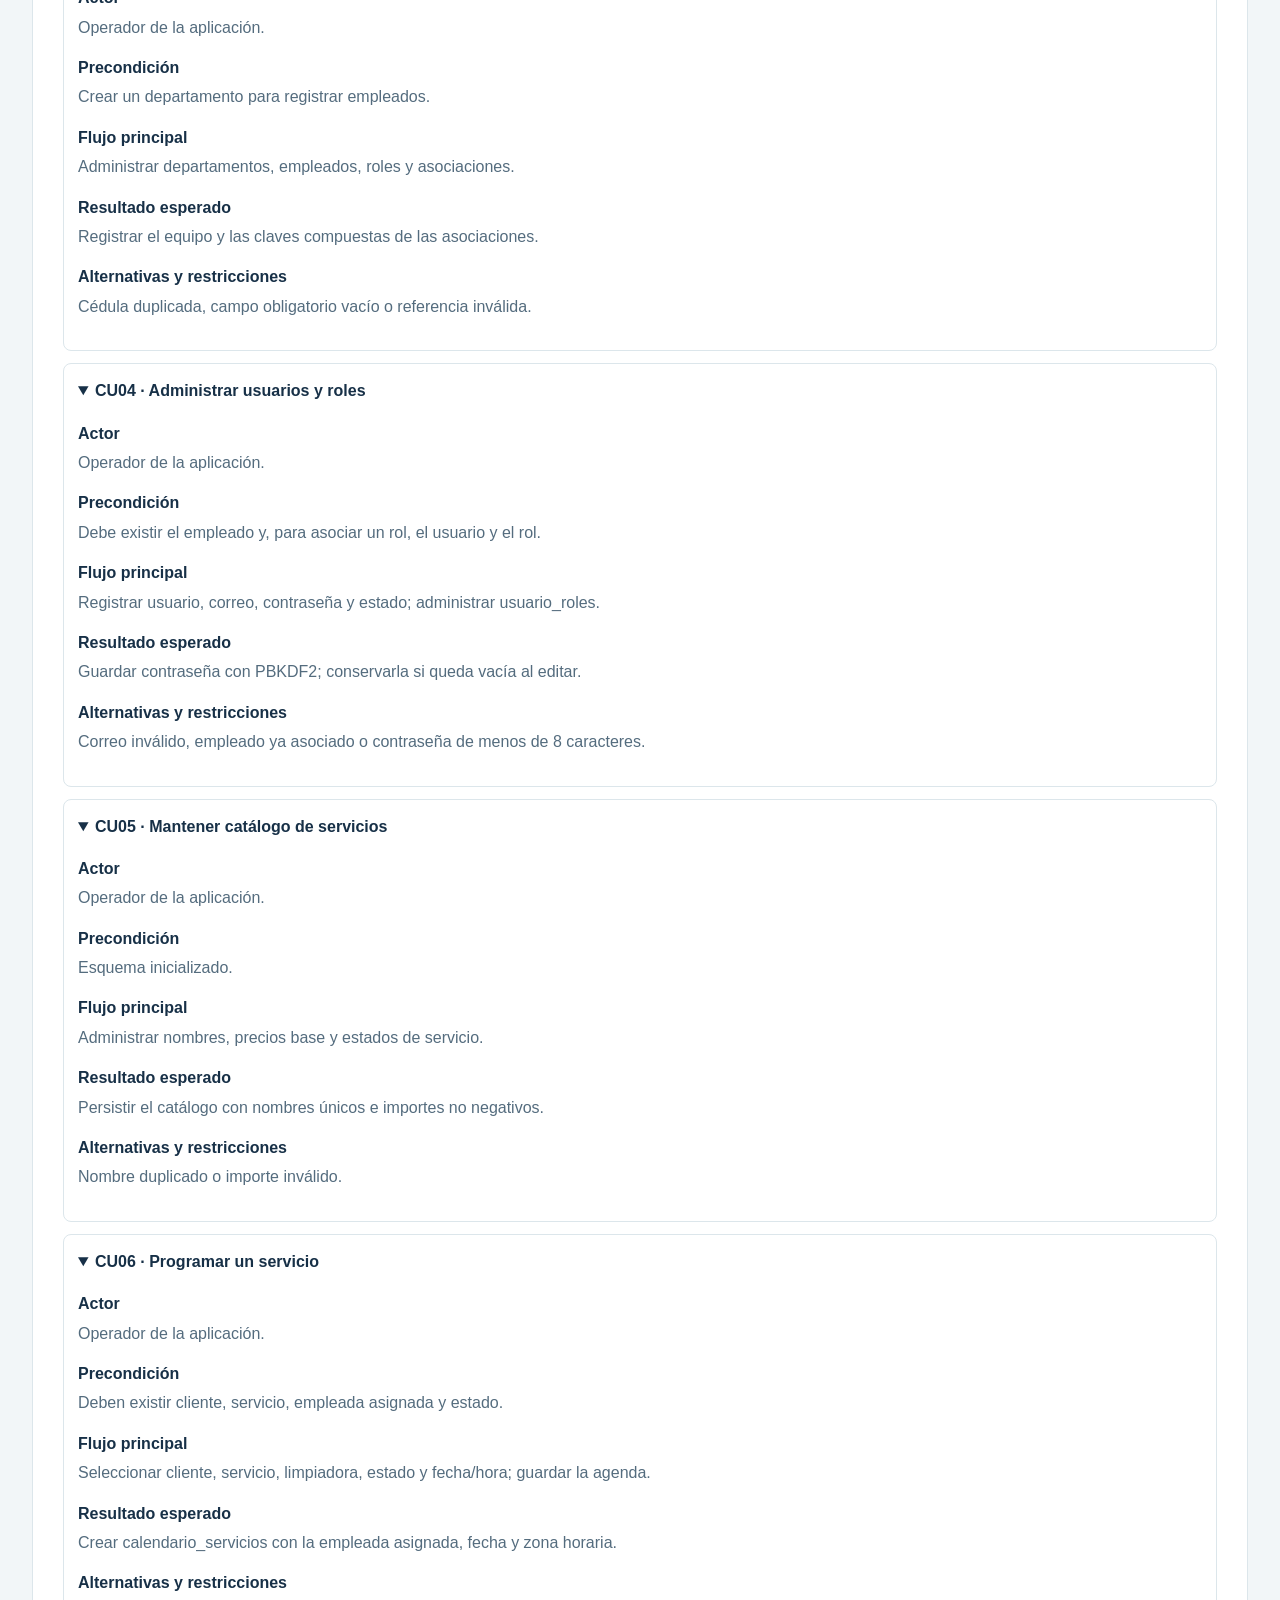
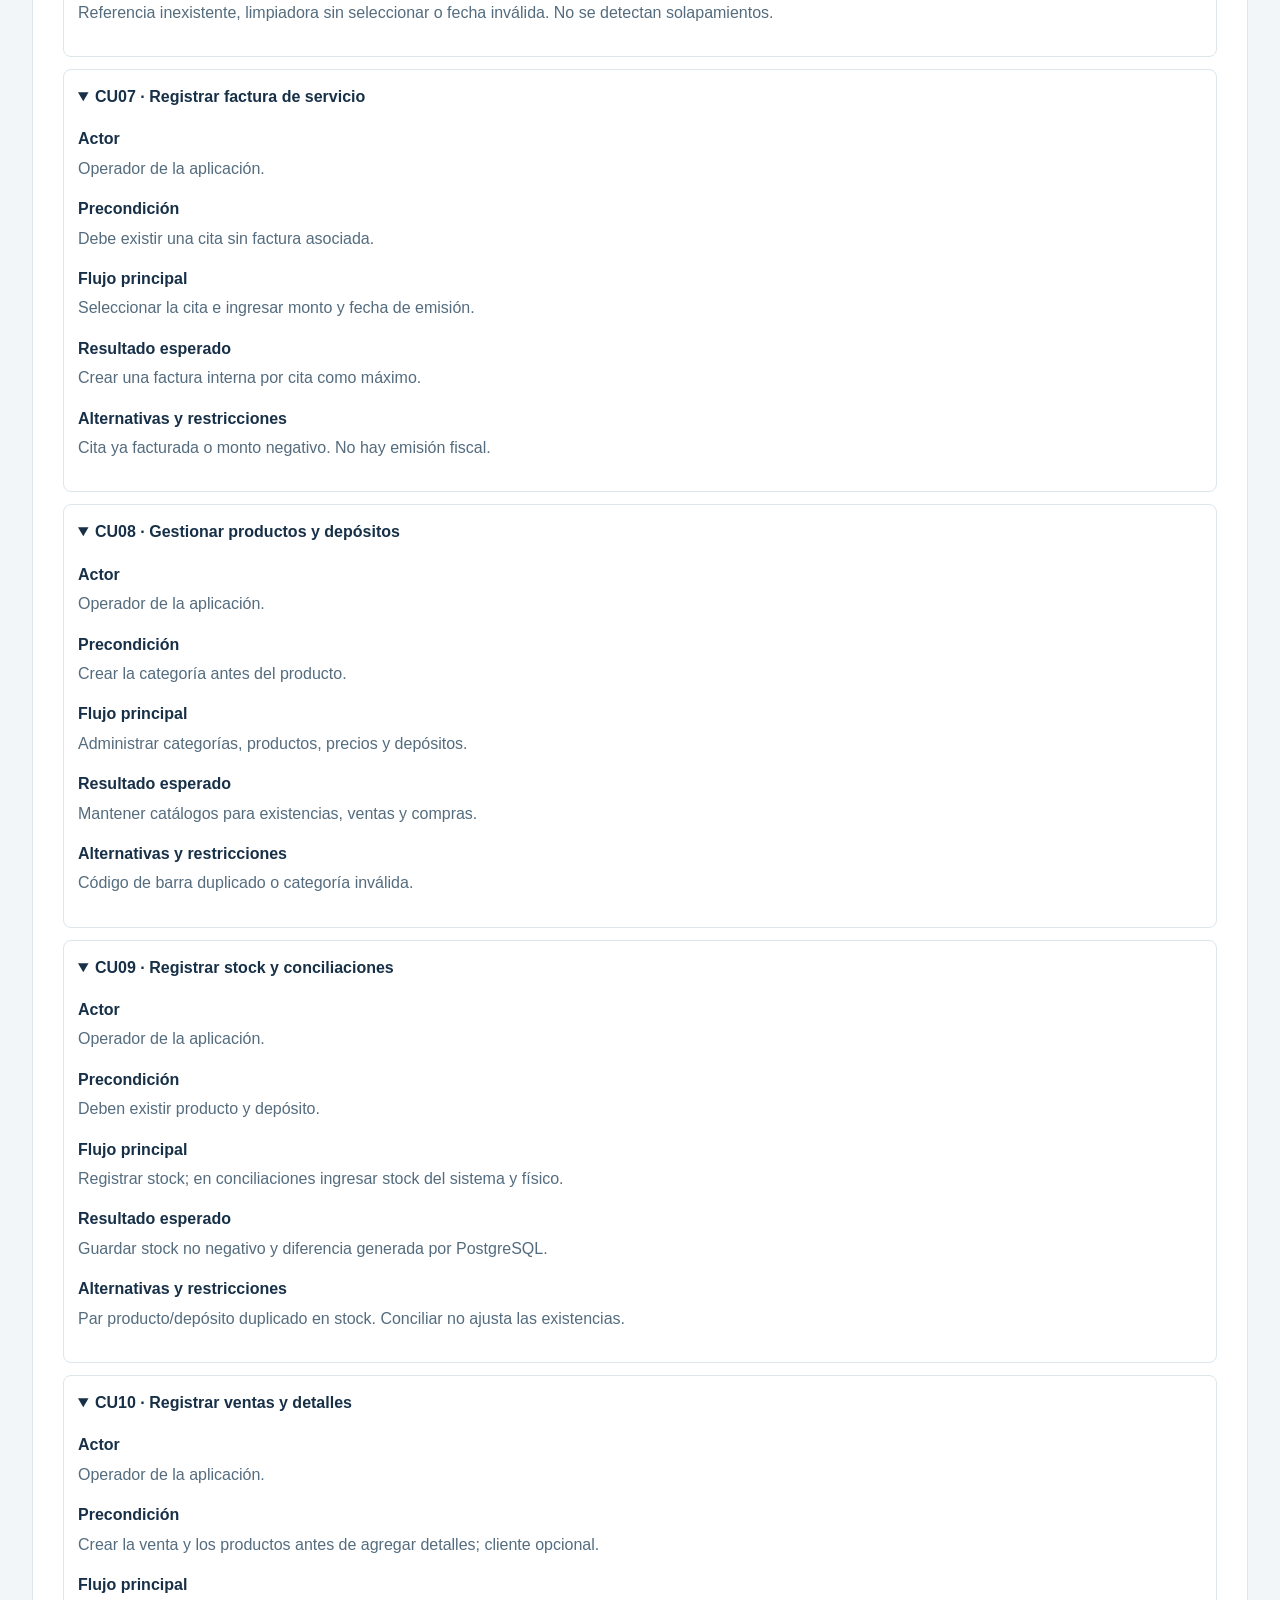
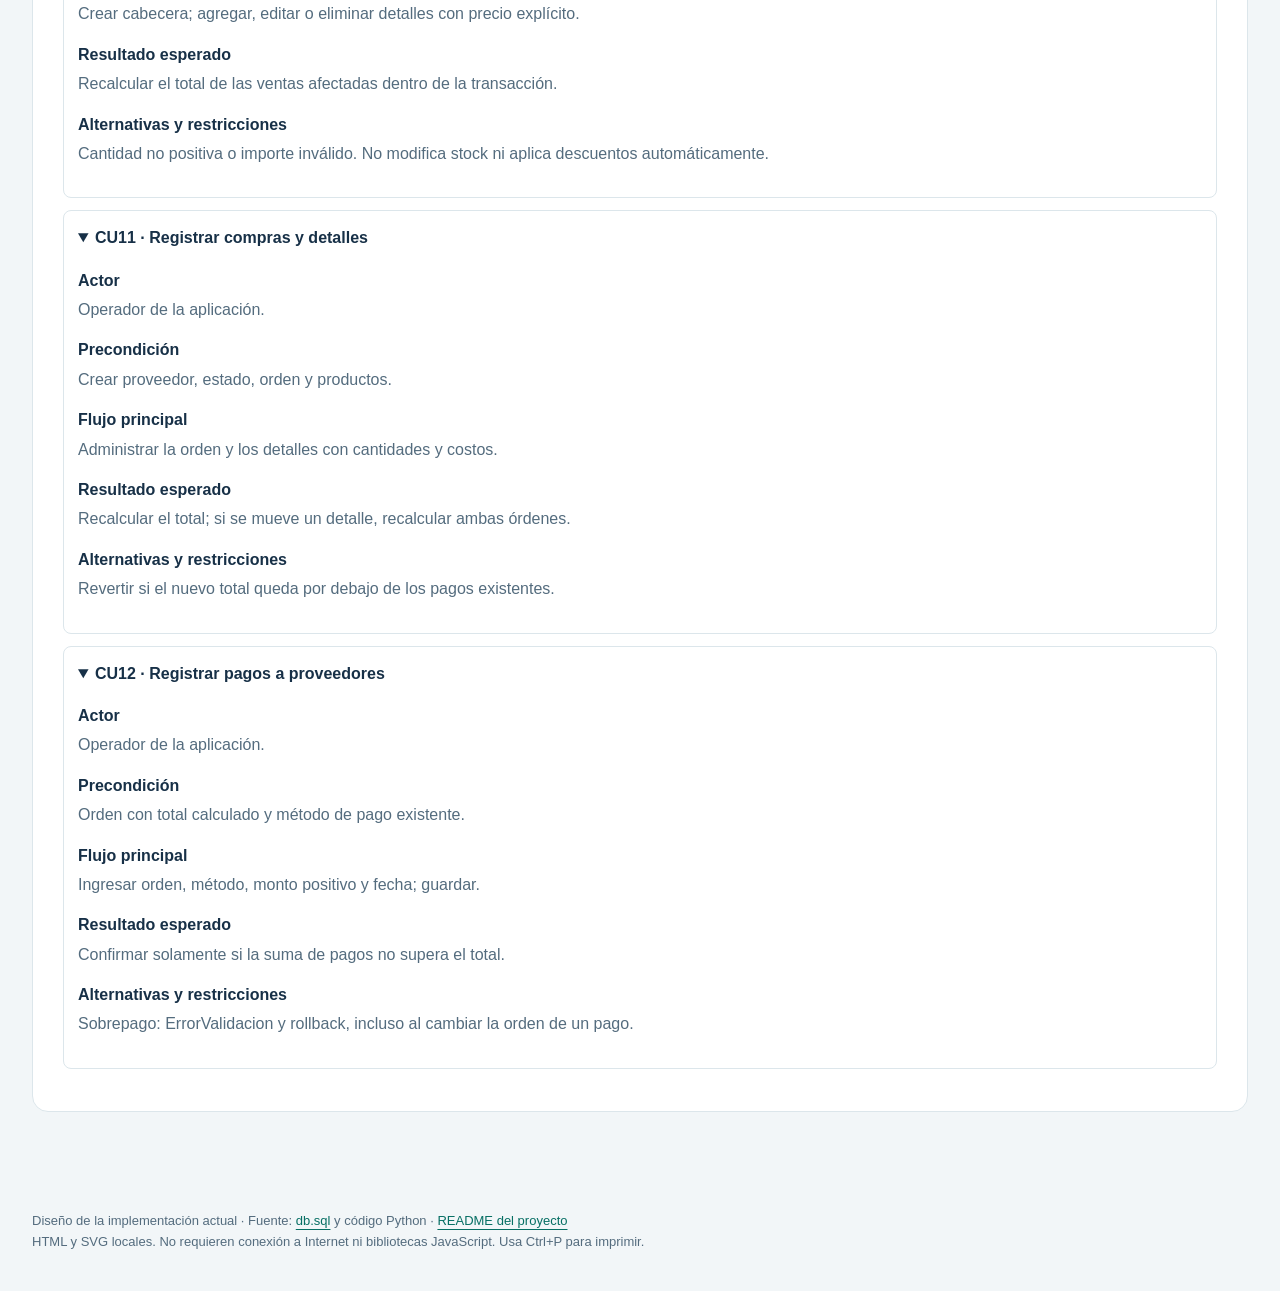
==== commit 3ccdd417: "Corrige agenda incluyendo la limpiadora obligatoria y mensajes de validacion" ====
--- a/design/casos-de-uso.html
+++ b/design/casos-de-uso.html
@@ -3,4 +3,4 @@
 <meta name="description" content="12 casos de uso que describen las funciones disponibles para el operador de escritorio."><title>Casos de uso · LimpiezaSoft</title><link rel="stylesheet" href="styles.css"></head>
 <body><a class="skip" href="#contenido">Saltar al contenido</a><header class="top"><div class="top-inner"><a class="brand" href="index.html">LimpiezaSoft / design</a><nav aria-label="Documentos de diseño"><a href="index.html">Diseño</a><a href="casos-de-uso.html" aria-current="page">Casos de uso</a><a href="entidad-relacion.html">Entidad–relación</a><a href="secuencias.html">Secuencias</a></nav></div></header>
 <div class="hero"><div class="eyebrow">Proyecto escolar · Equipo de Informática</div><h1>Casos de uso</h1><p class="lead">12 casos de uso que describen las funciones disponibles para el operador de escritorio.</p></div>
-<main id="contenido"><nav class="pills" aria-label="Secciones del documento"><a href="#general">Administración general</a><a href="#servicios">Servicios y catálogos</a><a href="#operaciones">Operaciones comerciales</a><a href="#fichas">Fichas de casos</a></nav><section id="actores"><h2>Actor y alcance</h2><p><strong>Operador:</strong> persona que utiliza LimpiezaSoft para administrar los registros de la empresa. Clientes y proveedores son entidades del dominio; no interactúan directamente con esta aplicación.</p><div class="note">Esta versión administra usuarios y roles como datos. No implementa inicio de sesión ni restricciones de acceso por rol. No se representan actores con permisos que el programa todavía no aplica.</div><p>En las operaciones de mantenimiento, la consulta y la escritura son alternativas. No se utiliza «include» entre ellas porque consultar no exige guardar ni validar un formulario.</p></section><section id="general"><h2>Administración general</h2><figure class="figure"><div class="diagram" tabindex="0" aria-label="Administración general. Desplazamiento horizontal disponible."><img src="svg/casos-general.svg" alt="Administración general"></div><figcaption>Notación UML: actor externo, límite del sistema y óvalos de casos de uso. Las líneas representan participación del operador.</figcaption><div class="tools"><a href="svg/casos-general.svg" target="_blank" rel="noopener">Abrir SVG a tamaño completo ↗</a><a href="svg/casos-general.svg" download>Descargar SVG</a></div></figure></section><section id="servicios"><h2>Servicios y catálogos</h2><figure class="figure"><div class="diagram" tabindex="0" aria-label="Servicios y catálogos. Desplazamiento horizontal disponible."><img src="svg/casos-servicios.svg" alt="Servicios y catálogos"></div><figcaption>Notación UML: actor externo, límite del sistema y óvalos de casos de uso. Las líneas representan participación del operador.</figcaption><div class="tools"><a href="svg/casos-servicios.svg" target="_blank" rel="noopener">Abrir SVG a tamaño completo ↗</a><a href="svg/casos-servicios.svg" download>Descargar SVG</a></div></figure></section><section id="operaciones"><h2>Operaciones comerciales</h2><figure class="figure"><div class="diagram" tabindex="0" aria-label="Operaciones comerciales. Desplazamiento horizontal disponible."><img src="svg/casos-operaciones.svg" alt="Operaciones comerciales"></div><figcaption>Notación UML: actor externo, límite del sistema y óvalos de casos de uso. Las líneas representan participación del operador.</figcaption><div class="tools"><a href="svg/casos-operaciones.svg" target="_blank" rel="noopener">Abrir SVG a tamaño completo ↗</a><a href="svg/casos-operaciones.svg" download>Descargar SVG</a></div></figure></section><section id="fichas"><h2>Especificación de los casos</h2><details id="CU01" open><summary>CU01 · Consultar resumen</summary><dl><dt>Actor</dt><dd>Operador de la aplicación.</dd><dt>Precondición</dt><dd>PostgreSQL disponible y esquema inicializado.</dd><dt>Flujo principal</dt><dd>Abrir Vista general o pulsar Actualizar resumen.</dd><dt>Resultado esperado</dt><dd>Mostrar cantidades de clientes, empleados, servicios futuros y suma de ventas.</dd><dt>Alternativas y restricciones</dt><dd>Conexión fallida: mostrar error y permitir reintentar.</dd></dl></details><details id="CU02" open><summary>CU02 · Gestionar clientes</summary><dl><dt>Actor</dt><dd>Operador de la aplicación.</dd><dt>Precondición</dt><dd>Crear primero una categoría de cliente.</dd><dt>Flujo principal</dt><dd>Consultar, buscar, crear, editar o eliminar clientes y categorías.</dd><dt>Resultado esperado</dt><dd>Persistir datos válidos; respetar unicidad de RUC/CI.</dd><dt>Alternativas y restricciones</dt><dd>Categoría inexistente, duplicados o referencias que impiden eliminar.</dd></dl></details><details id="CU03" open><summary>CU03 · Gestionar equipo</summary><dl><dt>Actor</dt><dd>Operador de la aplicación.</dd><dt>Precondición</dt><dd>Crear un departamento para registrar empleados.</dd><dt>Flujo principal</dt><dd>Administrar departamentos, empleados, roles y asociaciones.</dd><dt>Resultado esperado</dt><dd>Registrar el equipo y las claves compuestas de las asociaciones.</dd><dt>Alternativas y restricciones</dt><dd>Cédula duplicada, campo obligatorio vacío o referencia inválida.</dd></dl></details><details id="CU04" open><summary>CU04 · Administrar usuarios y roles</summary><dl><dt>Actor</dt><dd>Operador de la aplicación.</dd><dt>Precondición</dt><dd>Debe existir el empleado y, para asociar un rol, el usuario y el rol.</dd><dt>Flujo principal</dt><dd>Registrar usuario, correo, contraseña y estado; administrar usuario_roles.</dd><dt>Resultado esperado</dt><dd>Guardar contraseña con PBKDF2; conservarla si queda vacía al editar.</dd><dt>Alternativas y restricciones</dt><dd>Correo inválido, empleado ya asociado o contraseña de menos de 8 caracteres.</dd></dl></details><details id="CU05" open><summary>CU05 · Mantener catálogo de servicios</summary><dl><dt>Actor</dt><dd>Operador de la aplicación.</dd><dt>Precondición</dt><dd>Esquema inicializado.</dd><dt>Flujo principal</dt><dd>Administrar nombres, precios base y estados de servicio.</dd><dt>Resultado esperado</dt><dd>Persistir el catálogo con nombres únicos e importes no negativos.</dd><dt>Alternativas y restricciones</dt><dd>Nombre duplicado o importe inválido.</dd></dl></details><details id="CU06" open><summary>CU06 · Programar un servicio</summary><dl><dt>Actor</dt><dd>Operador de la aplicación.</dd><dt>Precondición</dt><dd>Deben existir cliente, servicio y estado.</dd><dt>Flujo principal</dt><dd>Seleccionar referencias y fecha/hora; guardar la agenda.</dd><dt>Resultado esperado</dt><dd>Crear calendario_servicios con fecha y zona horaria.</dd><dt>Alternativas y restricciones</dt><dd>Referencia inexistente o fecha inválida. No se detectan solapamientos.</dd></dl></details><details id="CU07" open><summary>CU07 · Registrar factura de servicio</summary><dl><dt>Actor</dt><dd>Operador de la aplicación.</dd><dt>Precondición</dt><dd>Debe existir una cita sin factura asociada.</dd><dt>Flujo principal</dt><dd>Seleccionar la cita e ingresar monto y fecha de emisión.</dd><dt>Resultado esperado</dt><dd>Crear una factura interna por cita como máximo.</dd><dt>Alternativas y restricciones</dt><dd>Cita ya facturada o monto negativo. No hay emisión fiscal.</dd></dl></details><details id="CU08" open><summary>CU08 · Gestionar productos y depósitos</summary><dl><dt>Actor</dt><dd>Operador de la aplicación.</dd><dt>Precondición</dt><dd>Crear la categoría antes del producto.</dd><dt>Flujo principal</dt><dd>Administrar categorías, productos, precios y depósitos.</dd><dt>Resultado esperado</dt><dd>Mantener catálogos para existencias, ventas y compras.</dd><dt>Alternativas y restricciones</dt><dd>Código de barra duplicado o categoría inválida.</dd></dl></details><details id="CU09" open><summary>CU09 · Registrar stock y conciliaciones</summary><dl><dt>Actor</dt><dd>Operador de la aplicación.</dd><dt>Precondición</dt><dd>Deben existir producto y depósito.</dd><dt>Flujo principal</dt><dd>Registrar stock; en conciliaciones ingresar stock del sistema y físico.</dd><dt>Resultado esperado</dt><dd>Guardar stock no negativo y diferencia generada por PostgreSQL.</dd><dt>Alternativas y restricciones</dt><dd>Par producto/depósito duplicado en stock. Conciliar no ajusta las existencias.</dd></dl></details><details id="CU10" open><summary>CU10 · Registrar ventas y detalles</summary><dl><dt>Actor</dt><dd>Operador de la aplicación.</dd><dt>Precondición</dt><dd>Crear la venta y los productos antes de agregar detalles; cliente opcional.</dd><dt>Flujo principal</dt><dd>Crear cabecera; agregar, editar o eliminar detalles con precio explícito.</dd><dt>Resultado esperado</dt><dd>Recalcular el total de las ventas afectadas dentro de la transacción.</dd><dt>Alternativas y restricciones</dt><dd>Cantidad no positiva o importe inválido. No modifica stock ni aplica descuentos automáticamente.</dd></dl></details><details id="CU11" open><summary>CU11 · Registrar compras y detalles</summary><dl><dt>Actor</dt><dd>Operador de la aplicación.</dd><dt>Precondición</dt><dd>Crear proveedor, estado, orden y productos.</dd><dt>Flujo principal</dt><dd>Administrar la orden y los detalles con cantidades y costos.</dd><dt>Resultado esperado</dt><dd>Recalcular el total; si se mueve un detalle, recalcular ambas órdenes.</dd><dt>Alternativas y restricciones</dt><dd>Revertir si el nuevo total queda por debajo de los pagos existentes.</dd></dl></details><details id="CU12" open><summary>CU12 · Registrar pagos a proveedores</summary><dl><dt>Actor</dt><dd>Operador de la aplicación.</dd><dt>Precondición</dt><dd>Orden con total calculado y método de pago existente.</dd><dt>Flujo principal</dt><dd>Ingresar orden, método, monto positivo y fecha; guardar.</dd><dt>Resultado esperado</dt><dd>Confirmar solamente si la suma de pagos no supera el total.</dd><dt>Alternativas y restricciones</dt><dd>Sobrepago: ErrorValidacion y rollback, incluso al cambiar la orden de un pago.</dd></dl></details></section></main><footer>Diseño de la implementación actual · Fuente: <a href="../db.sql">db.sql</a> y código Python · <a href="../README.md">README del proyecto</a><br>HTML y SVG locales. No requieren conexión a Internet ni bibliotecas JavaScript. Usa Ctrl+P para imprimir.</footer></body></html>+<main id="contenido"><nav class="pills" aria-label="Secciones del documento"><a href="#general">Administración general</a><a href="#servicios">Servicios y catálogos</a><a href="#operaciones">Operaciones comerciales</a><a href="#fichas">Fichas de casos</a></nav><section id="actores"><h2>Actor y alcance</h2><p><strong>Operador:</strong> persona que utiliza LimpiezaSoft para administrar los registros de la empresa. Clientes y proveedores son entidades del dominio; no interactúan directamente con esta aplicación.</p><div class="note">Esta versión administra usuarios y roles como datos. No implementa inicio de sesión ni restricciones de acceso por rol. No se representan actores con permisos que el programa todavía no aplica.</div><p>En las operaciones de mantenimiento, la consulta y la escritura son alternativas. No se utiliza «include» entre ellas porque consultar no exige guardar ni validar un formulario.</p></section><section id="general"><h2>Administración general</h2><figure class="figure"><div class="diagram" tabindex="0" aria-label="Administración general. Desplazamiento horizontal disponible."><img src="svg/casos-general.svg" alt="Administración general"></div><figcaption>Notación UML: actor externo, límite del sistema y óvalos de casos de uso. Las líneas representan participación del operador.</figcaption><div class="tools"><a href="svg/casos-general.svg" target="_blank" rel="noopener">Abrir SVG a tamaño completo ↗</a><a href="svg/casos-general.svg" download>Descargar SVG</a></div></figure></section><section id="servicios"><h2>Servicios y catálogos</h2><figure class="figure"><div class="diagram" tabindex="0" aria-label="Servicios y catálogos. Desplazamiento horizontal disponible."><img src="svg/casos-servicios.svg" alt="Servicios y catálogos"></div><figcaption>Notación UML: actor externo, límite del sistema y óvalos de casos de uso. Las líneas representan participación del operador.</figcaption><div class="tools"><a href="svg/casos-servicios.svg" target="_blank" rel="noopener">Abrir SVG a tamaño completo ↗</a><a href="svg/casos-servicios.svg" download>Descargar SVG</a></div></figure></section><section id="operaciones"><h2>Operaciones comerciales</h2><figure class="figure"><div class="diagram" tabindex="0" aria-label="Operaciones comerciales. Desplazamiento horizontal disponible."><img src="svg/casos-operaciones.svg" alt="Operaciones comerciales"></div><figcaption>Notación UML: actor externo, límite del sistema y óvalos de casos de uso. Las líneas representan participación del operador.</figcaption><div class="tools"><a href="svg/casos-operaciones.svg" target="_blank" rel="noopener">Abrir SVG a tamaño completo ↗</a><a href="svg/casos-operaciones.svg" download>Descargar SVG</a></div></figure></section><section id="fichas"><h2>Especificación de los casos</h2><details id="CU01" open><summary>CU01 · Consultar resumen</summary><dl><dt>Actor</dt><dd>Operador de la aplicación.</dd><dt>Precondición</dt><dd>PostgreSQL disponible y esquema inicializado.</dd><dt>Flujo principal</dt><dd>Abrir Vista general o pulsar Actualizar resumen.</dd><dt>Resultado esperado</dt><dd>Mostrar cantidades de clientes, empleados, servicios futuros y suma de ventas.</dd><dt>Alternativas y restricciones</dt><dd>Conexión fallida: mostrar error y permitir reintentar.</dd></dl></details><details id="CU02" open><summary>CU02 · Gestionar clientes</summary><dl><dt>Actor</dt><dd>Operador de la aplicación.</dd><dt>Precondición</dt><dd>Crear primero una categoría de cliente.</dd><dt>Flujo principal</dt><dd>Consultar, buscar, crear, editar o eliminar clientes y categorías.</dd><dt>Resultado esperado</dt><dd>Persistir datos válidos; respetar unicidad de RUC/CI.</dd><dt>Alternativas y restricciones</dt><dd>Categoría inexistente, duplicados o referencias que impiden eliminar.</dd></dl></details><details id="CU03" open><summary>CU03 · Gestionar equipo</summary><dl><dt>Actor</dt><dd>Operador de la aplicación.</dd><dt>Precondición</dt><dd>Crear un departamento para registrar empleados.</dd><dt>Flujo principal</dt><dd>Administrar departamentos, empleados, roles y asociaciones.</dd><dt>Resultado esperado</dt><dd>Registrar el equipo y las claves compuestas de las asociaciones.</dd><dt>Alternativas y restricciones</dt><dd>Cédula duplicada, campo obligatorio vacío o referencia inválida.</dd></dl></details><details id="CU04" open><summary>CU04 · Administrar usuarios y roles</summary><dl><dt>Actor</dt><dd>Operador de la aplicación.</dd><dt>Precondición</dt><dd>Debe existir el empleado y, para asociar un rol, el usuario y el rol.</dd><dt>Flujo principal</dt><dd>Registrar usuario, correo, contraseña y estado; administrar usuario_roles.</dd><dt>Resultado esperado</dt><dd>Guardar contraseña con PBKDF2; conservarla si queda vacía al editar.</dd><dt>Alternativas y restricciones</dt><dd>Correo inválido, empleado ya asociado o contraseña de menos de 8 caracteres.</dd></dl></details><details id="CU05" open><summary>CU05 · Mantener catálogo de servicios</summary><dl><dt>Actor</dt><dd>Operador de la aplicación.</dd><dt>Precondición</dt><dd>Esquema inicializado.</dd><dt>Flujo principal</dt><dd>Administrar nombres, precios base y estados de servicio.</dd><dt>Resultado esperado</dt><dd>Persistir el catálogo con nombres únicos e importes no negativos.</dd><dt>Alternativas y restricciones</dt><dd>Nombre duplicado o importe inválido.</dd></dl></details><details id="CU06" open><summary>CU06 · Programar un servicio</summary><dl><dt>Actor</dt><dd>Operador de la aplicación.</dd><dt>Precondición</dt><dd>Deben existir cliente, servicio, empleada asignada y estado.</dd><dt>Flujo principal</dt><dd>Seleccionar cliente, servicio, limpiadora, estado y fecha/hora; guardar la agenda.</dd><dt>Resultado esperado</dt><dd>Crear calendario_servicios con la empleada asignada, fecha y zona horaria.</dd><dt>Alternativas y restricciones</dt><dd>Referencia inexistente, limpiadora sin seleccionar o fecha inválida. No se detectan solapamientos.</dd></dl></details><details id="CU07" open><summary>CU07 · Registrar factura de servicio</summary><dl><dt>Actor</dt><dd>Operador de la aplicación.</dd><dt>Precondición</dt><dd>Debe existir una cita sin factura asociada.</dd><dt>Flujo principal</dt><dd>Seleccionar la cita e ingresar monto y fecha de emisión.</dd><dt>Resultado esperado</dt><dd>Crear una factura interna por cita como máximo.</dd><dt>Alternativas y restricciones</dt><dd>Cita ya facturada o monto negativo. No hay emisión fiscal.</dd></dl></details><details id="CU08" open><summary>CU08 · Gestionar productos y depósitos</summary><dl><dt>Actor</dt><dd>Operador de la aplicación.</dd><dt>Precondición</dt><dd>Crear la categoría antes del producto.</dd><dt>Flujo principal</dt><dd>Administrar categorías, productos, precios y depósitos.</dd><dt>Resultado esperado</dt><dd>Mantener catálogos para existencias, ventas y compras.</dd><dt>Alternativas y restricciones</dt><dd>Código de barra duplicado o categoría inválida.</dd></dl></details><details id="CU09" open><summary>CU09 · Registrar stock y conciliaciones</summary><dl><dt>Actor</dt><dd>Operador de la aplicación.</dd><dt>Precondición</dt><dd>Deben existir producto y depósito.</dd><dt>Flujo principal</dt><dd>Registrar stock; en conciliaciones ingresar stock del sistema y físico.</dd><dt>Resultado esperado</dt><dd>Guardar stock no negativo y diferencia generada por PostgreSQL.</dd><dt>Alternativas y restricciones</dt><dd>Par producto/depósito duplicado en stock. Conciliar no ajusta las existencias.</dd></dl></details><details id="CU10" open><summary>CU10 · Registrar ventas y detalles</summary><dl><dt>Actor</dt><dd>Operador de la aplicación.</dd><dt>Precondición</dt><dd>Crear la venta y los productos antes de agregar detalles; cliente opcional.</dd><dt>Flujo principal</dt><dd>Crear cabecera; agregar, editar o eliminar detalles con precio explícito.</dd><dt>Resultado esperado</dt><dd>Recalcular el total de las ventas afectadas dentro de la transacción.</dd><dt>Alternativas y restricciones</dt><dd>Cantidad no positiva o importe inválido. No modifica stock ni aplica descuentos automáticamente.</dd></dl></details><details id="CU11" open><summary>CU11 · Registrar compras y detalles</summary><dl><dt>Actor</dt><dd>Operador de la aplicación.</dd><dt>Precondición</dt><dd>Crear proveedor, estado, orden y productos.</dd><dt>Flujo principal</dt><dd>Administrar la orden y los detalles con cantidades y costos.</dd><dt>Resultado esperado</dt><dd>Recalcular el total; si se mueve un detalle, recalcular ambas órdenes.</dd><dt>Alternativas y restricciones</dt><dd>Revertir si el nuevo total queda por debajo de los pagos existentes.</dd></dl></details><details id="CU12" open><summary>CU12 · Registrar pagos a proveedores</summary><dl><dt>Actor</dt><dd>Operador de la aplicación.</dd><dt>Precondición</dt><dd>Orden con total calculado y método de pago existente.</dd><dt>Flujo principal</dt><dd>Ingresar orden, método, monto positivo y fecha; guardar.</dd><dt>Resultado esperado</dt><dd>Confirmar solamente si la suma de pagos no supera el total.</dd><dt>Alternativas y restricciones</dt><dd>Sobrepago: ErrorValidacion y rollback, incluso al cambiar la orden de un pago.</dd></dl></details></section></main><footer>Diseño de la implementación actual · Fuente: <a href="../db.sql">db.sql</a> y código Python · <a href="../README.md">README del proyecto</a><br>HTML y SVG locales. No requieren conexión a Internet ni bibliotecas JavaScript. Usa Ctrl+P para imprimir.</footer></body></html>
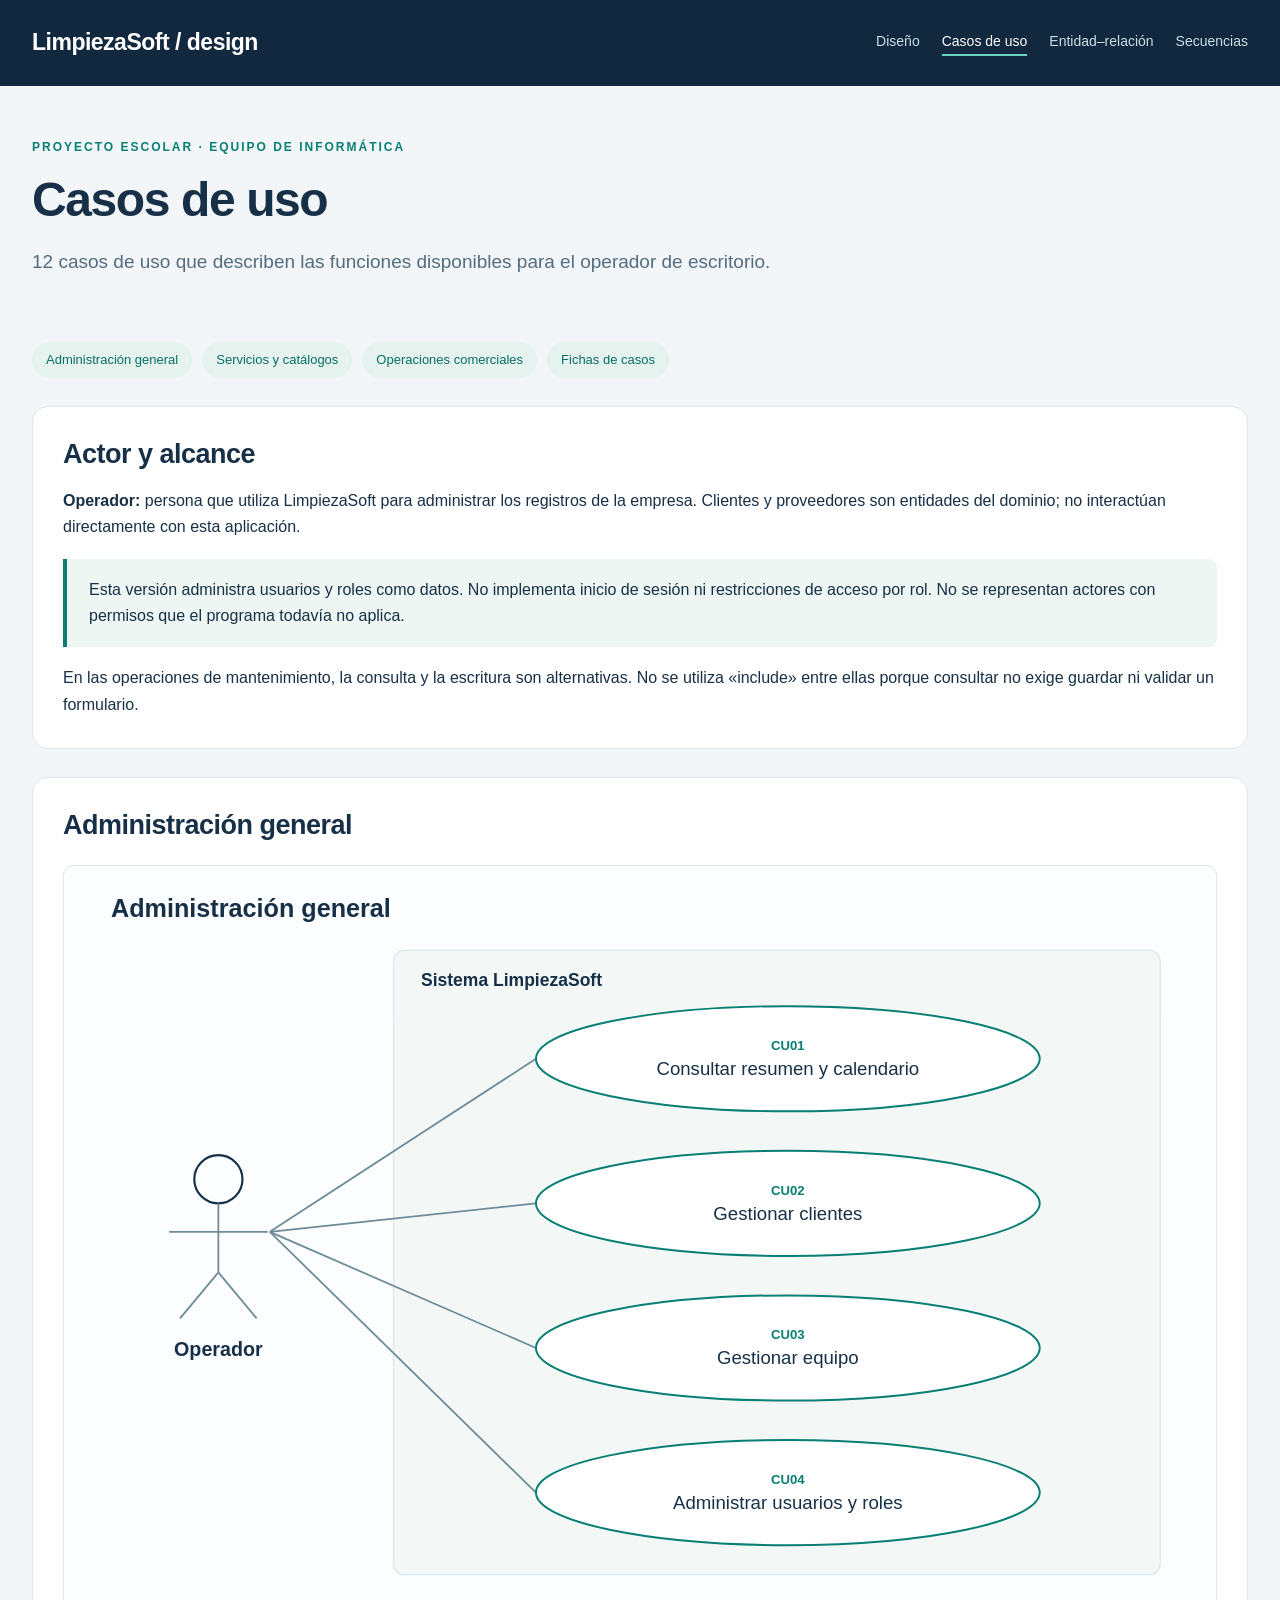
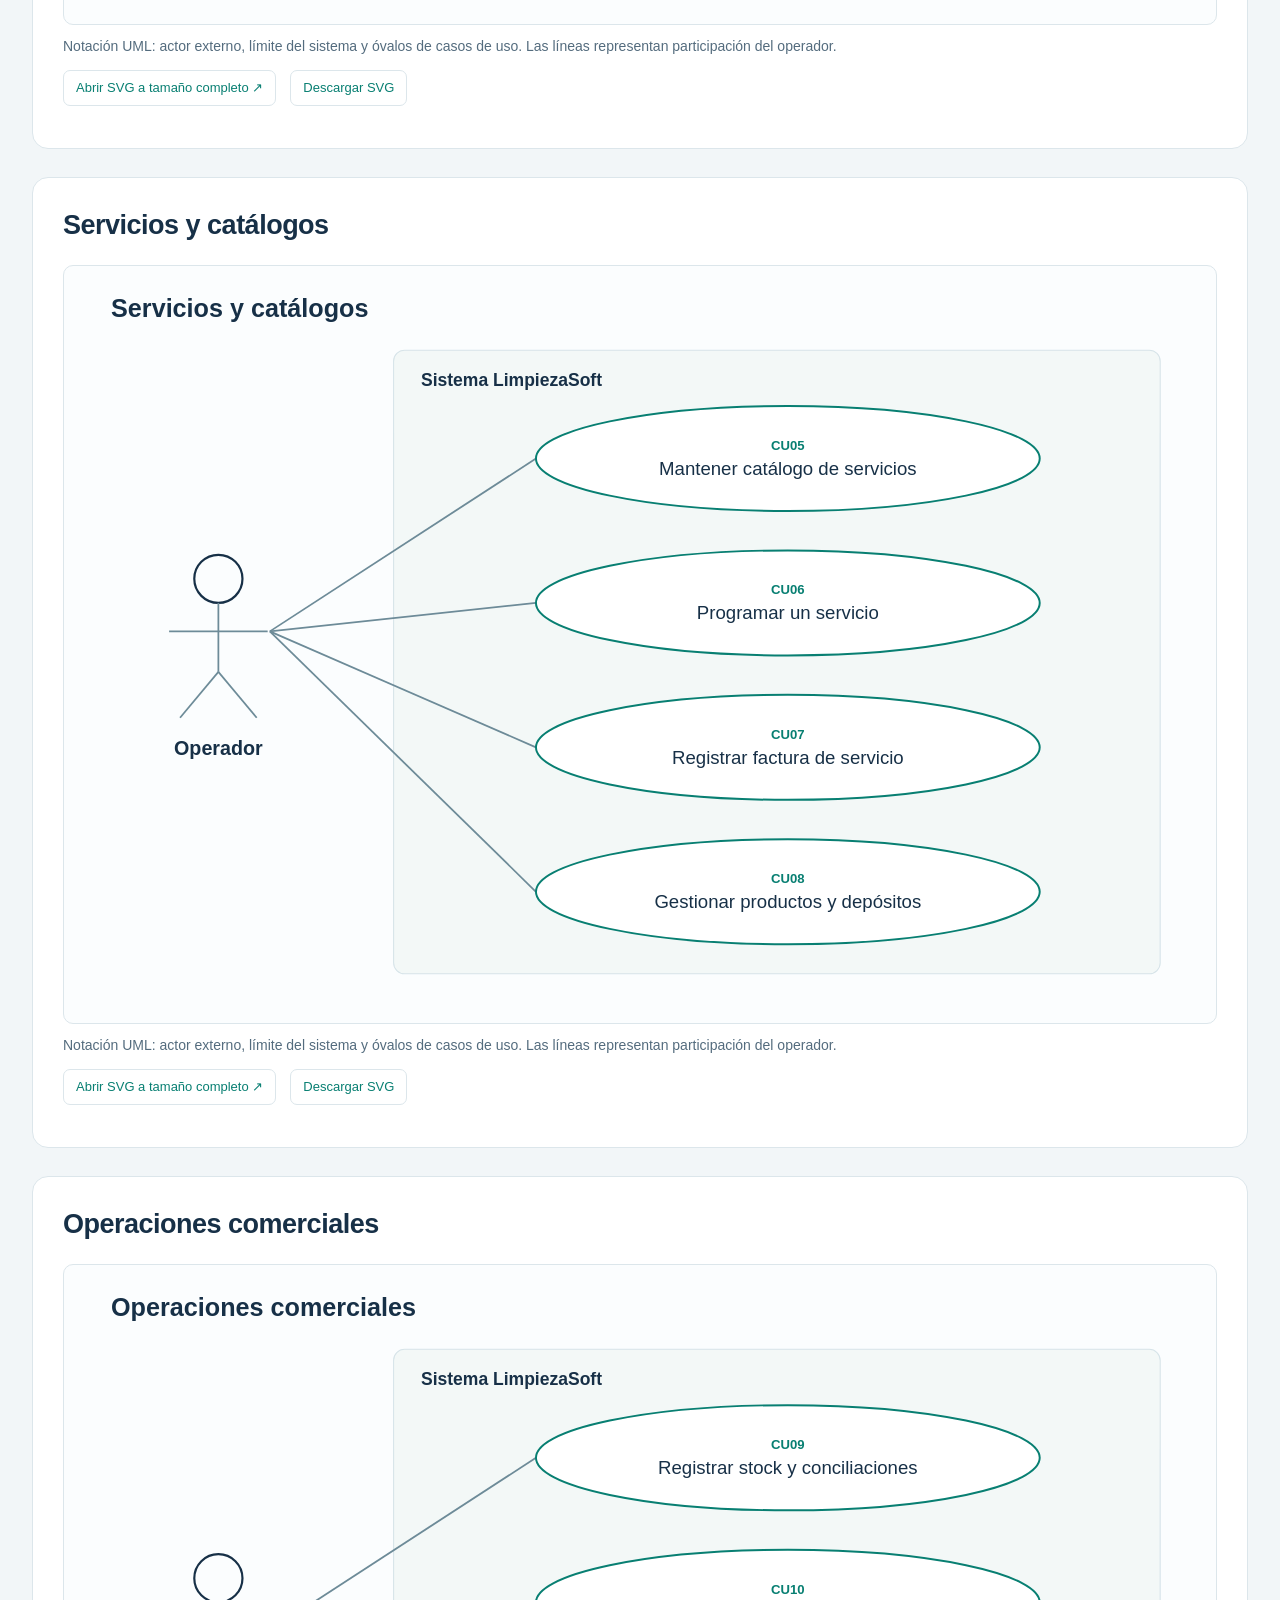
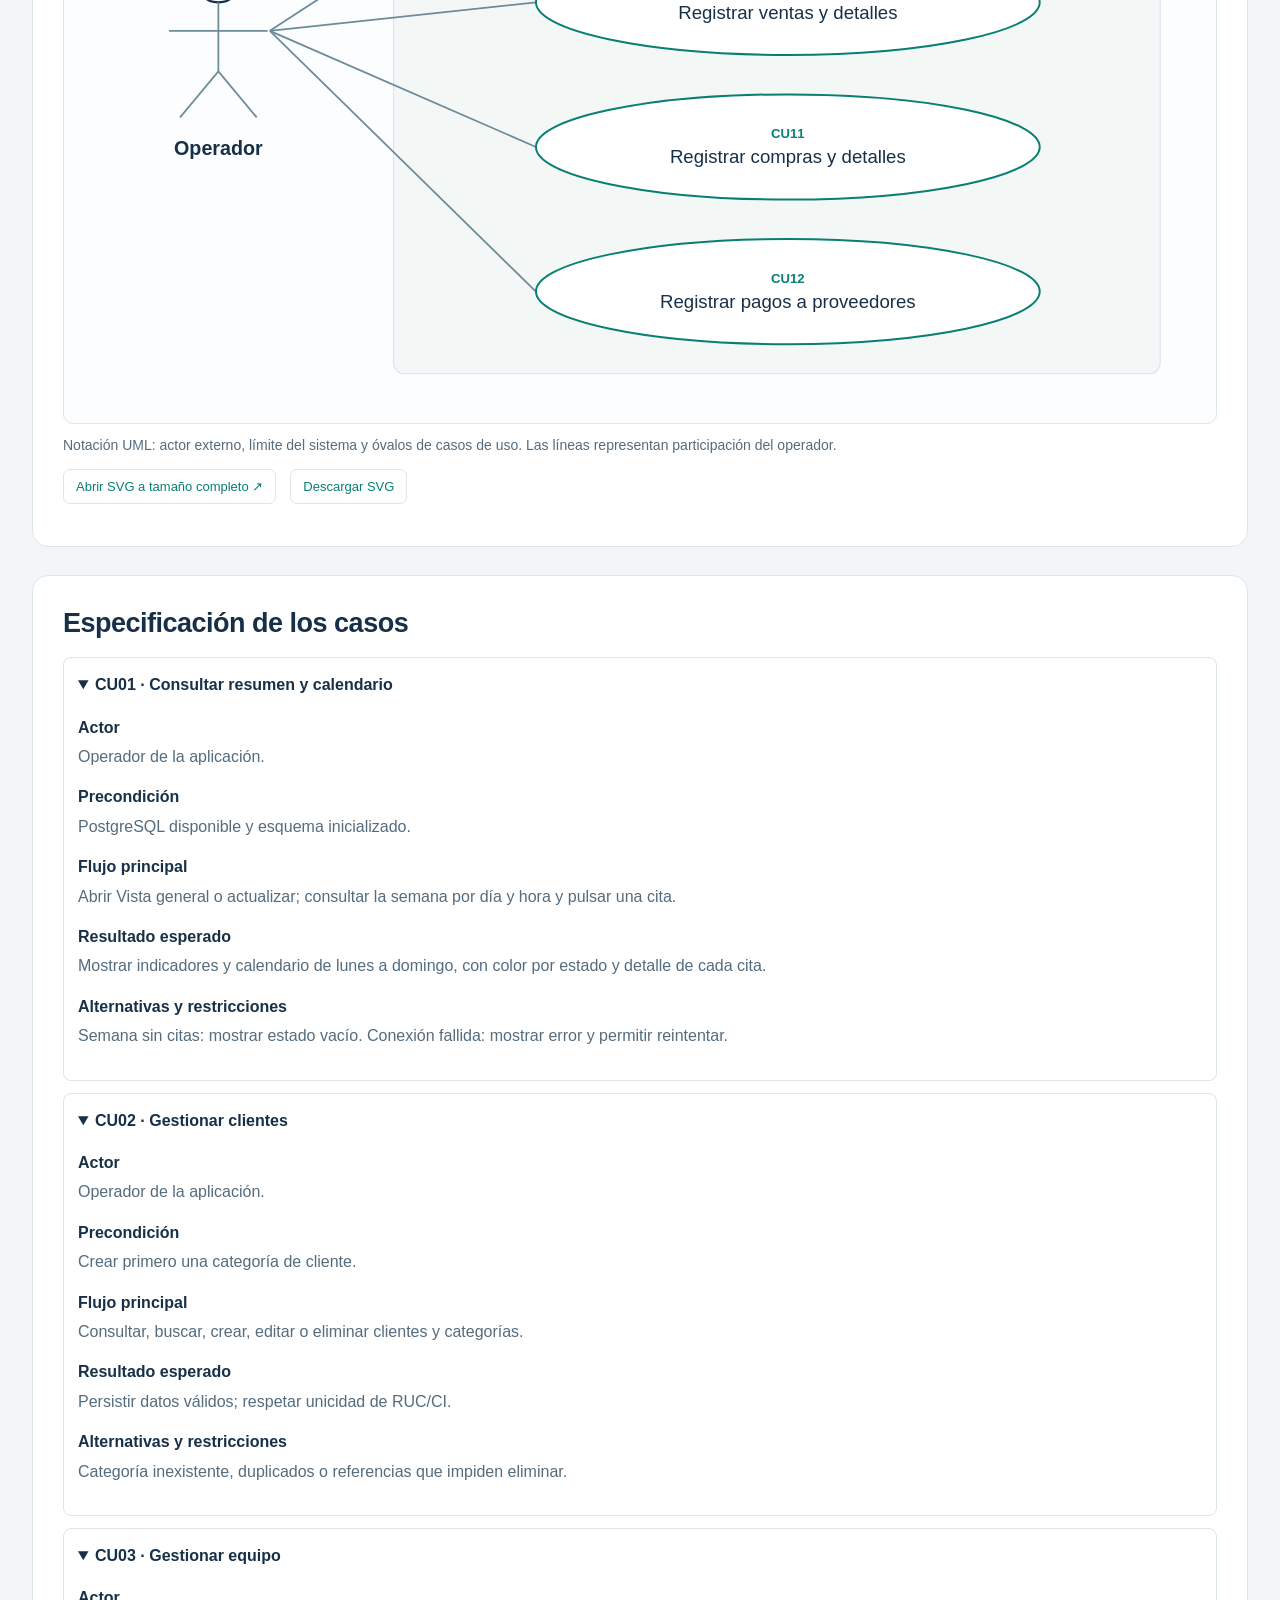
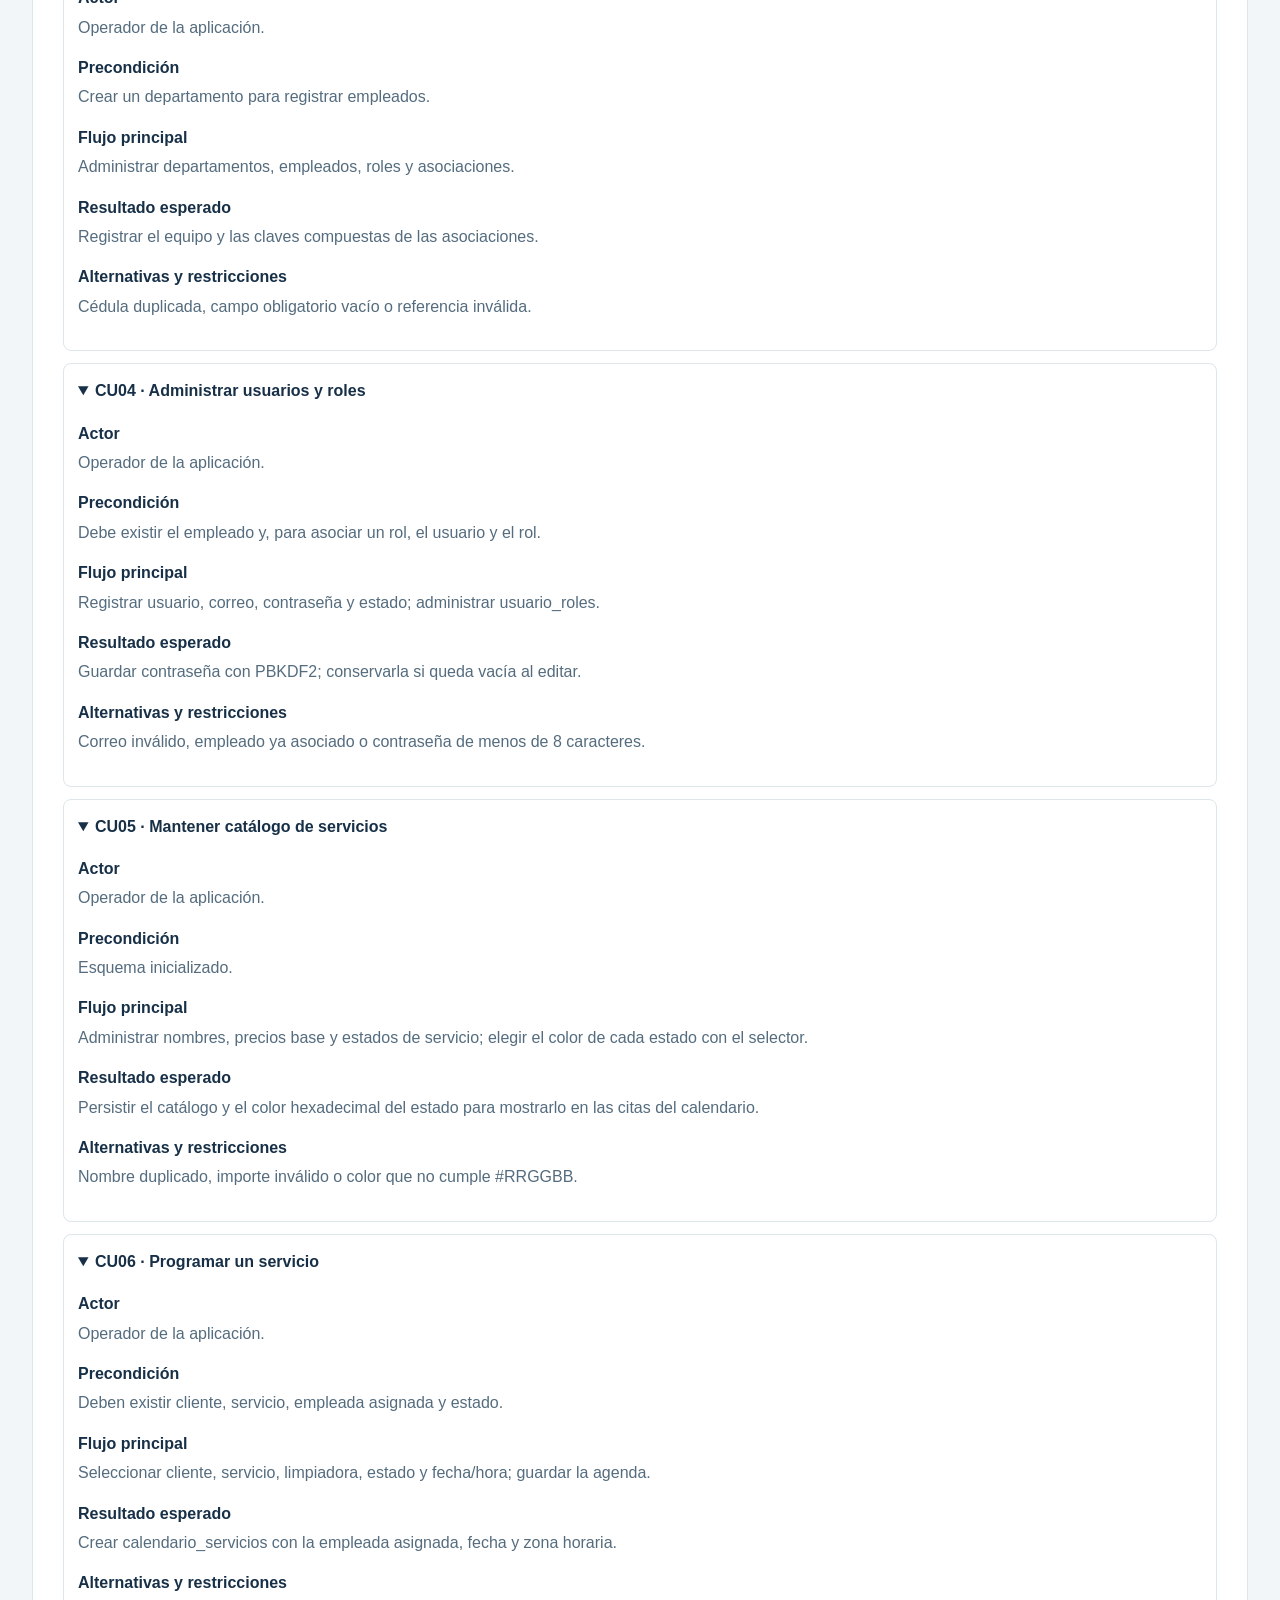
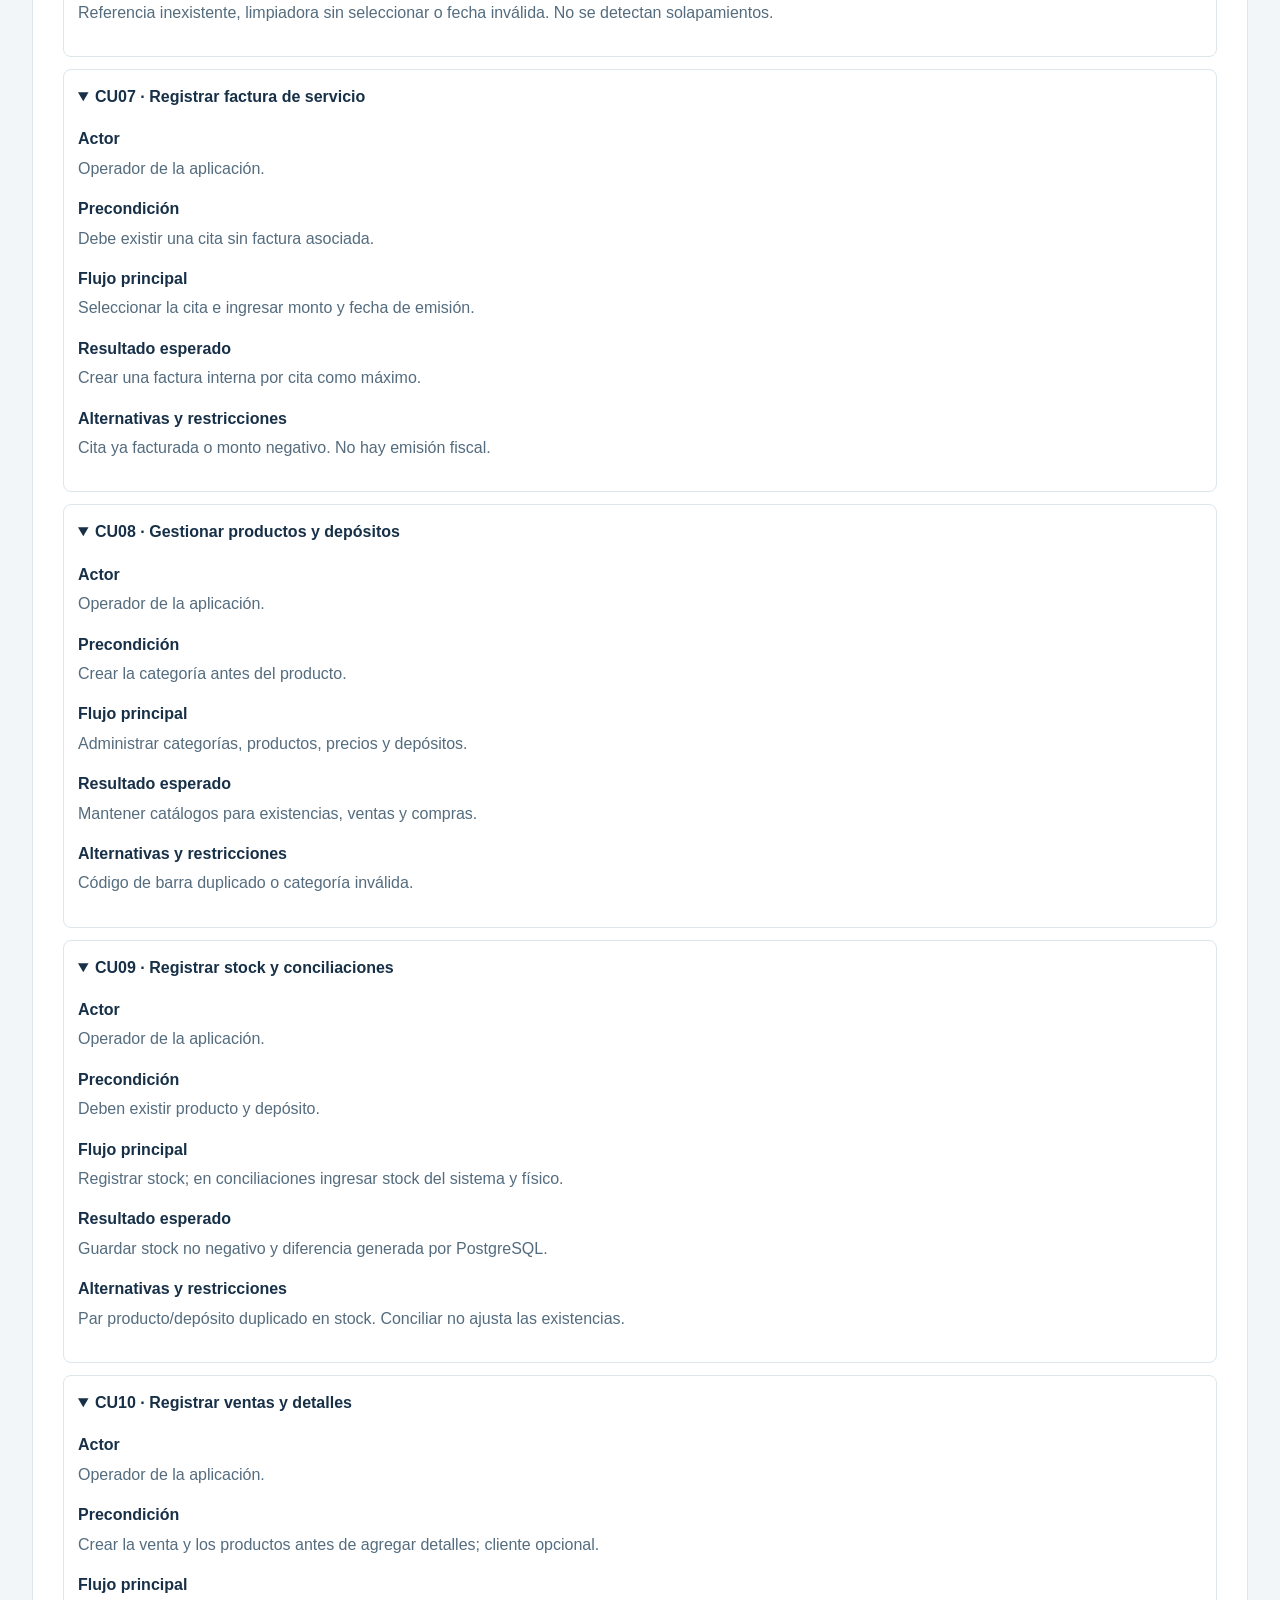
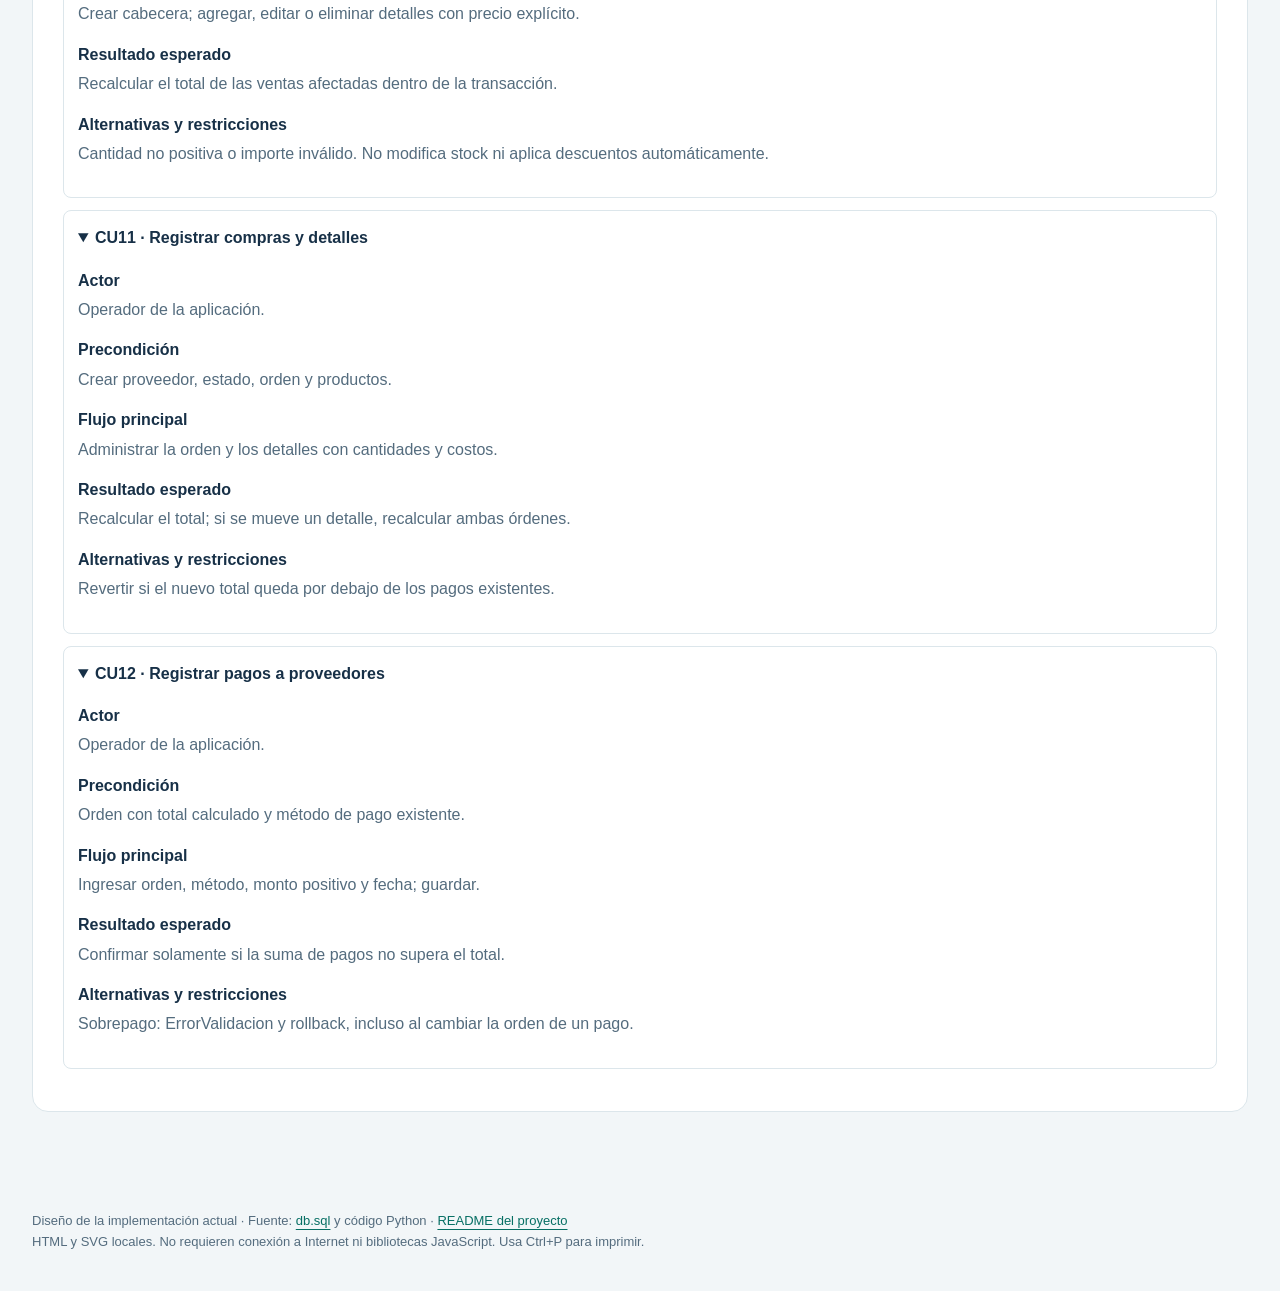
==== commit f023cd5f: "Agrega calendario semanal con detalle de servicios y colores por estado" ====
--- a/design/casos-de-uso.html
+++ b/design/casos-de-uso.html
@@ -3,4 +3,4 @@
 <meta name="description" content="12 casos de uso que describen las funciones disponibles para el operador de escritorio."><title>Casos de uso · LimpiezaSoft</title><link rel="stylesheet" href="styles.css"></head>
 <body><a class="skip" href="#contenido">Saltar al contenido</a><header class="top"><div class="top-inner"><a class="brand" href="index.html">LimpiezaSoft / design</a><nav aria-label="Documentos de diseño"><a href="index.html">Diseño</a><a href="casos-de-uso.html" aria-current="page">Casos de uso</a><a href="entidad-relacion.html">Entidad–relación</a><a href="secuencias.html">Secuencias</a></nav></div></header>
 <div class="hero"><div class="eyebrow">Proyecto escolar · Equipo de Informática</div><h1>Casos de uso</h1><p class="lead">12 casos de uso que describen las funciones disponibles para el operador de escritorio.</p></div>
-<main id="contenido"><nav class="pills" aria-label="Secciones del documento"><a href="#general">Administración general</a><a href="#servicios">Servicios y catálogos</a><a href="#operaciones">Operaciones comerciales</a><a href="#fichas">Fichas de casos</a></nav><section id="actores"><h2>Actor y alcance</h2><p><strong>Operador:</strong> persona que utiliza LimpiezaSoft para administrar los registros de la empresa. Clientes y proveedores son entidades del dominio; no interactúan directamente con esta aplicación.</p><div class="note">Esta versión administra usuarios y roles como datos. No implementa inicio de sesión ni restricciones de acceso por rol. No se representan actores con permisos que el programa todavía no aplica.</div><p>En las operaciones de mantenimiento, la consulta y la escritura son alternativas. No se utiliza «include» entre ellas porque consultar no exige guardar ni validar un formulario.</p></section><section id="general"><h2>Administración general</h2><figure class="figure"><div class="diagram" tabindex="0" aria-label="Administración general. Desplazamiento horizontal disponible."><img src="svg/casos-general.svg" alt="Administración general"></div><figcaption>Notación UML: actor externo, límite del sistema y óvalos de casos de uso. Las líneas representan participación del operador.</figcaption><div class="tools"><a href="svg/casos-general.svg" target="_blank" rel="noopener">Abrir SVG a tamaño completo ↗</a><a href="svg/casos-general.svg" download>Descargar SVG</a></div></figure></section><section id="servicios"><h2>Servicios y catálogos</h2><figure class="figure"><div class="diagram" tabindex="0" aria-label="Servicios y catálogos. Desplazamiento horizontal disponible."><img src="svg/casos-servicios.svg" alt="Servicios y catálogos"></div><figcaption>Notación UML: actor externo, límite del sistema y óvalos de casos de uso. Las líneas representan participación del operador.</figcaption><div class="tools"><a href="svg/casos-servicios.svg" target="_blank" rel="noopener">Abrir SVG a tamaño completo ↗</a><a href="svg/casos-servicios.svg" download>Descargar SVG</a></div></figure></section><section id="operaciones"><h2>Operaciones comerciales</h2><figure class="figure"><div class="diagram" tabindex="0" aria-label="Operaciones comerciales. Desplazamiento horizontal disponible."><img src="svg/casos-operaciones.svg" alt="Operaciones comerciales"></div><figcaption>Notación UML: actor externo, límite del sistema y óvalos de casos de uso. Las líneas representan participación del operador.</figcaption><div class="tools"><a href="svg/casos-operaciones.svg" target="_blank" rel="noopener">Abrir SVG a tamaño completo ↗</a><a href="svg/casos-operaciones.svg" download>Descargar SVG</a></div></figure></section><section id="fichas"><h2>Especificación de los casos</h2><details id="CU01" open><summary>CU01 · Consultar resumen</summary><dl><dt>Actor</dt><dd>Operador de la aplicación.</dd><dt>Precondición</dt><dd>PostgreSQL disponible y esquema inicializado.</dd><dt>Flujo principal</dt><dd>Abrir Vista general o pulsar Actualizar resumen.</dd><dt>Resultado esperado</dt><dd>Mostrar cantidades de clientes, empleados, servicios futuros y suma de ventas.</dd><dt>Alternativas y restricciones</dt><dd>Conexión fallida: mostrar error y permitir reintentar.</dd></dl></details><details id="CU02" open><summary>CU02 · Gestionar clientes</summary><dl><dt>Actor</dt><dd>Operador de la aplicación.</dd><dt>Precondición</dt><dd>Crear primero una categoría de cliente.</dd><dt>Flujo principal</dt><dd>Consultar, buscar, crear, editar o eliminar clientes y categorías.</dd><dt>Resultado esperado</dt><dd>Persistir datos válidos; respetar unicidad de RUC/CI.</dd><dt>Alternativas y restricciones</dt><dd>Categoría inexistente, duplicados o referencias que impiden eliminar.</dd></dl></details><details id="CU03" open><summary>CU03 · Gestionar equipo</summary><dl><dt>Actor</dt><dd>Operador de la aplicación.</dd><dt>Precondición</dt><dd>Crear un departamento para registrar empleados.</dd><dt>Flujo principal</dt><dd>Administrar departamentos, empleados, roles y asociaciones.</dd><dt>Resultado esperado</dt><dd>Registrar el equipo y las claves compuestas de las asociaciones.</dd><dt>Alternativas y restricciones</dt><dd>Cédula duplicada, campo obligatorio vacío o referencia inválida.</dd></dl></details><details id="CU04" open><summary>CU04 · Administrar usuarios y roles</summary><dl><dt>Actor</dt><dd>Operador de la aplicación.</dd><dt>Precondición</dt><dd>Debe existir el empleado y, para asociar un rol, el usuario y el rol.</dd><dt>Flujo principal</dt><dd>Registrar usuario, correo, contraseña y estado; administrar usuario_roles.</dd><dt>Resultado esperado</dt><dd>Guardar contraseña con PBKDF2; conservarla si queda vacía al editar.</dd><dt>Alternativas y restricciones</dt><dd>Correo inválido, empleado ya asociado o contraseña de menos de 8 caracteres.</dd></dl></details><details id="CU05" open><summary>CU05 · Mantener catálogo de servicios</summary><dl><dt>Actor</dt><dd>Operador de la aplicación.</dd><dt>Precondición</dt><dd>Esquema inicializado.</dd><dt>Flujo principal</dt><dd>Administrar nombres, precios base y estados de servicio.</dd><dt>Resultado esperado</dt><dd>Persistir el catálogo con nombres únicos e importes no negativos.</dd><dt>Alternativas y restricciones</dt><dd>Nombre duplicado o importe inválido.</dd></dl></details><details id="CU06" open><summary>CU06 · Programar un servicio</summary><dl><dt>Actor</dt><dd>Operador de la aplicación.</dd><dt>Precondición</dt><dd>Deben existir cliente, servicio, empleada asignada y estado.</dd><dt>Flujo principal</dt><dd>Seleccionar cliente, servicio, limpiadora, estado y fecha/hora; guardar la agenda.</dd><dt>Resultado esperado</dt><dd>Crear calendario_servicios con la empleada asignada, fecha y zona horaria.</dd><dt>Alternativas y restricciones</dt><dd>Referencia inexistente, limpiadora sin seleccionar o fecha inválida. No se detectan solapamientos.</dd></dl></details><details id="CU07" open><summary>CU07 · Registrar factura de servicio</summary><dl><dt>Actor</dt><dd>Operador de la aplicación.</dd><dt>Precondición</dt><dd>Debe existir una cita sin factura asociada.</dd><dt>Flujo principal</dt><dd>Seleccionar la cita e ingresar monto y fecha de emisión.</dd><dt>Resultado esperado</dt><dd>Crear una factura interna por cita como máximo.</dd><dt>Alternativas y restricciones</dt><dd>Cita ya facturada o monto negativo. No hay emisión fiscal.</dd></dl></details><details id="CU08" open><summary>CU08 · Gestionar productos y depósitos</summary><dl><dt>Actor</dt><dd>Operador de la aplicación.</dd><dt>Precondición</dt><dd>Crear la categoría antes del producto.</dd><dt>Flujo principal</dt><dd>Administrar categorías, productos, precios y depósitos.</dd><dt>Resultado esperado</dt><dd>Mantener catálogos para existencias, ventas y compras.</dd><dt>Alternativas y restricciones</dt><dd>Código de barra duplicado o categoría inválida.</dd></dl></details><details id="CU09" open><summary>CU09 · Registrar stock y conciliaciones</summary><dl><dt>Actor</dt><dd>Operador de la aplicación.</dd><dt>Precondición</dt><dd>Deben existir producto y depósito.</dd><dt>Flujo principal</dt><dd>Registrar stock; en conciliaciones ingresar stock del sistema y físico.</dd><dt>Resultado esperado</dt><dd>Guardar stock no negativo y diferencia generada por PostgreSQL.</dd><dt>Alternativas y restricciones</dt><dd>Par producto/depósito duplicado en stock. Conciliar no ajusta las existencias.</dd></dl></details><details id="CU10" open><summary>CU10 · Registrar ventas y detalles</summary><dl><dt>Actor</dt><dd>Operador de la aplicación.</dd><dt>Precondición</dt><dd>Crear la venta y los productos antes de agregar detalles; cliente opcional.</dd><dt>Flujo principal</dt><dd>Crear cabecera; agregar, editar o eliminar detalles con precio explícito.</dd><dt>Resultado esperado</dt><dd>Recalcular el total de las ventas afectadas dentro de la transacción.</dd><dt>Alternativas y restricciones</dt><dd>Cantidad no positiva o importe inválido. No modifica stock ni aplica descuentos automáticamente.</dd></dl></details><details id="CU11" open><summary>CU11 · Registrar compras y detalles</summary><dl><dt>Actor</dt><dd>Operador de la aplicación.</dd><dt>Precondición</dt><dd>Crear proveedor, estado, orden y productos.</dd><dt>Flujo principal</dt><dd>Administrar la orden y los detalles con cantidades y costos.</dd><dt>Resultado esperado</dt><dd>Recalcular el total; si se mueve un detalle, recalcular ambas órdenes.</dd><dt>Alternativas y restricciones</dt><dd>Revertir si el nuevo total queda por debajo de los pagos existentes.</dd></dl></details><details id="CU12" open><summary>CU12 · Registrar pagos a proveedores</summary><dl><dt>Actor</dt><dd>Operador de la aplicación.</dd><dt>Precondición</dt><dd>Orden con total calculado y método de pago existente.</dd><dt>Flujo principal</dt><dd>Ingresar orden, método, monto positivo y fecha; guardar.</dd><dt>Resultado esperado</dt><dd>Confirmar solamente si la suma de pagos no supera el total.</dd><dt>Alternativas y restricciones</dt><dd>Sobrepago: ErrorValidacion y rollback, incluso al cambiar la orden de un pago.</dd></dl></details></section></main><footer>Diseño de la implementación actual · Fuente: <a href="../db.sql">db.sql</a> y código Python · <a href="../README.md">README del proyecto</a><br>HTML y SVG locales. No requieren conexión a Internet ni bibliotecas JavaScript. Usa Ctrl+P para imprimir.</footer></body></html>+<main id="contenido"><nav class="pills" aria-label="Secciones del documento"><a href="#general">Administración general</a><a href="#servicios">Servicios y catálogos</a><a href="#operaciones">Operaciones comerciales</a><a href="#fichas">Fichas de casos</a></nav><section id="actores"><h2>Actor y alcance</h2><p><strong>Operador:</strong> persona que utiliza LimpiezaSoft para administrar los registros de la empresa. Clientes y proveedores son entidades del dominio; no interactúan directamente con esta aplicación.</p><div class="note">Esta versión administra usuarios y roles como datos. No implementa inicio de sesión ni restricciones de acceso por rol. No se representan actores con permisos que el programa todavía no aplica.</div><p>En las operaciones de mantenimiento, la consulta y la escritura son alternativas. No se utiliza «include» entre ellas porque consultar no exige guardar ni validar un formulario.</p></section><section id="general"><h2>Administración general</h2><figure class="figure"><div class="diagram" tabindex="0" aria-label="Administración general. Desplazamiento horizontal disponible."><img src="svg/casos-general.svg" alt="Administración general"></div><figcaption>Notación UML: actor externo, límite del sistema y óvalos de casos de uso. Las líneas representan participación del operador.</figcaption><div class="tools"><a href="svg/casos-general.svg" target="_blank" rel="noopener">Abrir SVG a tamaño completo ↗</a><a href="svg/casos-general.svg" download>Descargar SVG</a></div></figure></section><section id="servicios"><h2>Servicios y catálogos</h2><figure class="figure"><div class="diagram" tabindex="0" aria-label="Servicios y catálogos. Desplazamiento horizontal disponible."><img src="svg/casos-servicios.svg" alt="Servicios y catálogos"></div><figcaption>Notación UML: actor externo, límite del sistema y óvalos de casos de uso. Las líneas representan participación del operador.</figcaption><div class="tools"><a href="svg/casos-servicios.svg" target="_blank" rel="noopener">Abrir SVG a tamaño completo ↗</a><a href="svg/casos-servicios.svg" download>Descargar SVG</a></div></figure></section><section id="operaciones"><h2>Operaciones comerciales</h2><figure class="figure"><div class="diagram" tabindex="0" aria-label="Operaciones comerciales. Desplazamiento horizontal disponible."><img src="svg/casos-operaciones.svg" alt="Operaciones comerciales"></div><figcaption>Notación UML: actor externo, límite del sistema y óvalos de casos de uso. Las líneas representan participación del operador.</figcaption><div class="tools"><a href="svg/casos-operaciones.svg" target="_blank" rel="noopener">Abrir SVG a tamaño completo ↗</a><a href="svg/casos-operaciones.svg" download>Descargar SVG</a></div></figure></section><section id="fichas"><h2>Especificación de los casos</h2><details id="CU01" open><summary>CU01 · Consultar resumen y calendario</summary><dl><dt>Actor</dt><dd>Operador de la aplicación.</dd><dt>Precondición</dt><dd>PostgreSQL disponible y esquema inicializado.</dd><dt>Flujo principal</dt><dd>Abrir Vista general o actualizar; consultar la semana por día y hora y pulsar una cita.</dd><dt>Resultado esperado</dt><dd>Mostrar indicadores y calendario de lunes a domingo, con color por estado y detalle de cada cita.</dd><dt>Alternativas y restricciones</dt><dd>Semana sin citas: mostrar estado vacío. Conexión fallida: mostrar error y permitir reintentar.</dd></dl></details><details id="CU02" open><summary>CU02 · Gestionar clientes</summary><dl><dt>Actor</dt><dd>Operador de la aplicación.</dd><dt>Precondición</dt><dd>Crear primero una categoría de cliente.</dd><dt>Flujo principal</dt><dd>Consultar, buscar, crear, editar o eliminar clientes y categorías.</dd><dt>Resultado esperado</dt><dd>Persistir datos válidos; respetar unicidad de RUC/CI.</dd><dt>Alternativas y restricciones</dt><dd>Categoría inexistente, duplicados o referencias que impiden eliminar.</dd></dl></details><details id="CU03" open><summary>CU03 · Gestionar equipo</summary><dl><dt>Actor</dt><dd>Operador de la aplicación.</dd><dt>Precondición</dt><dd>Crear un departamento para registrar empleados.</dd><dt>Flujo principal</dt><dd>Administrar departamentos, empleados, roles y asociaciones.</dd><dt>Resultado esperado</dt><dd>Registrar el equipo y las claves compuestas de las asociaciones.</dd><dt>Alternativas y restricciones</dt><dd>Cédula duplicada, campo obligatorio vacío o referencia inválida.</dd></dl></details><details id="CU04" open><summary>CU04 · Administrar usuarios y roles</summary><dl><dt>Actor</dt><dd>Operador de la aplicación.</dd><dt>Precondición</dt><dd>Debe existir el empleado y, para asociar un rol, el usuario y el rol.</dd><dt>Flujo principal</dt><dd>Registrar usuario, correo, contraseña y estado; administrar usuario_roles.</dd><dt>Resultado esperado</dt><dd>Guardar contraseña con PBKDF2; conservarla si queda vacía al editar.</dd><dt>Alternativas y restricciones</dt><dd>Correo inválido, empleado ya asociado o contraseña de menos de 8 caracteres.</dd></dl></details><details id="CU05" open><summary>CU05 · Mantener catálogo de servicios</summary><dl><dt>Actor</dt><dd>Operador de la aplicación.</dd><dt>Precondición</dt><dd>Esquema inicializado.</dd><dt>Flujo principal</dt><dd>Administrar nombres, precios base y estados de servicio; elegir el color de cada estado con el selector.</dd><dt>Resultado esperado</dt><dd>Persistir el catálogo y el color hexadecimal del estado para mostrarlo en las citas del calendario.</dd><dt>Alternativas y restricciones</dt><dd>Nombre duplicado, importe inválido o color que no cumple #RRGGBB.</dd></dl></details><details id="CU06" open><summary>CU06 · Programar un servicio</summary><dl><dt>Actor</dt><dd>Operador de la aplicación.</dd><dt>Precondición</dt><dd>Deben existir cliente, servicio, empleada asignada y estado.</dd><dt>Flujo principal</dt><dd>Seleccionar cliente, servicio, limpiadora, estado y fecha/hora; guardar la agenda.</dd><dt>Resultado esperado</dt><dd>Crear calendario_servicios con la empleada asignada, fecha y zona horaria.</dd><dt>Alternativas y restricciones</dt><dd>Referencia inexistente, limpiadora sin seleccionar o fecha inválida. No se detectan solapamientos.</dd></dl></details><details id="CU07" open><summary>CU07 · Registrar factura de servicio</summary><dl><dt>Actor</dt><dd>Operador de la aplicación.</dd><dt>Precondición</dt><dd>Debe existir una cita sin factura asociada.</dd><dt>Flujo principal</dt><dd>Seleccionar la cita e ingresar monto y fecha de emisión.</dd><dt>Resultado esperado</dt><dd>Crear una factura interna por cita como máximo.</dd><dt>Alternativas y restricciones</dt><dd>Cita ya facturada o monto negativo. No hay emisión fiscal.</dd></dl></details><details id="CU08" open><summary>CU08 · Gestionar productos y depósitos</summary><dl><dt>Actor</dt><dd>Operador de la aplicación.</dd><dt>Precondición</dt><dd>Crear la categoría antes del producto.</dd><dt>Flujo principal</dt><dd>Administrar categorías, productos, precios y depósitos.</dd><dt>Resultado esperado</dt><dd>Mantener catálogos para existencias, ventas y compras.</dd><dt>Alternativas y restricciones</dt><dd>Código de barra duplicado o categoría inválida.</dd></dl></details><details id="CU09" open><summary>CU09 · Registrar stock y conciliaciones</summary><dl><dt>Actor</dt><dd>Operador de la aplicación.</dd><dt>Precondición</dt><dd>Deben existir producto y depósito.</dd><dt>Flujo principal</dt><dd>Registrar stock; en conciliaciones ingresar stock del sistema y físico.</dd><dt>Resultado esperado</dt><dd>Guardar stock no negativo y diferencia generada por PostgreSQL.</dd><dt>Alternativas y restricciones</dt><dd>Par producto/depósito duplicado en stock. Conciliar no ajusta las existencias.</dd></dl></details><details id="CU10" open><summary>CU10 · Registrar ventas y detalles</summary><dl><dt>Actor</dt><dd>Operador de la aplicación.</dd><dt>Precondición</dt><dd>Crear la venta y los productos antes de agregar detalles; cliente opcional.</dd><dt>Flujo principal</dt><dd>Crear cabecera; agregar, editar o eliminar detalles con precio explícito.</dd><dt>Resultado esperado</dt><dd>Recalcular el total de las ventas afectadas dentro de la transacción.</dd><dt>Alternativas y restricciones</dt><dd>Cantidad no positiva o importe inválido. No modifica stock ni aplica descuentos automáticamente.</dd></dl></details><details id="CU11" open><summary>CU11 · Registrar compras y detalles</summary><dl><dt>Actor</dt><dd>Operador de la aplicación.</dd><dt>Precondición</dt><dd>Crear proveedor, estado, orden y productos.</dd><dt>Flujo principal</dt><dd>Administrar la orden y los detalles con cantidades y costos.</dd><dt>Resultado esperado</dt><dd>Recalcular el total; si se mueve un detalle, recalcular ambas órdenes.</dd><dt>Alternativas y restricciones</dt><dd>Revertir si el nuevo total queda por debajo de los pagos existentes.</dd></dl></details><details id="CU12" open><summary>CU12 · Registrar pagos a proveedores</summary><dl><dt>Actor</dt><dd>Operador de la aplicación.</dd><dt>Precondición</dt><dd>Orden con total calculado y método de pago existente.</dd><dt>Flujo principal</dt><dd>Ingresar orden, método, monto positivo y fecha; guardar.</dd><dt>Resultado esperado</dt><dd>Confirmar solamente si la suma de pagos no supera el total.</dd><dt>Alternativas y restricciones</dt><dd>Sobrepago: ErrorValidacion y rollback, incluso al cambiar la orden de un pago.</dd></dl></details></section></main><footer>Diseño de la implementación actual · Fuente: <a href="../db.sql">db.sql</a> y código Python · <a href="../README.md">README del proyecto</a><br>HTML y SVG locales. No requieren conexión a Internet ni bibliotecas JavaScript. Usa Ctrl+P para imprimir.</footer></body></html>
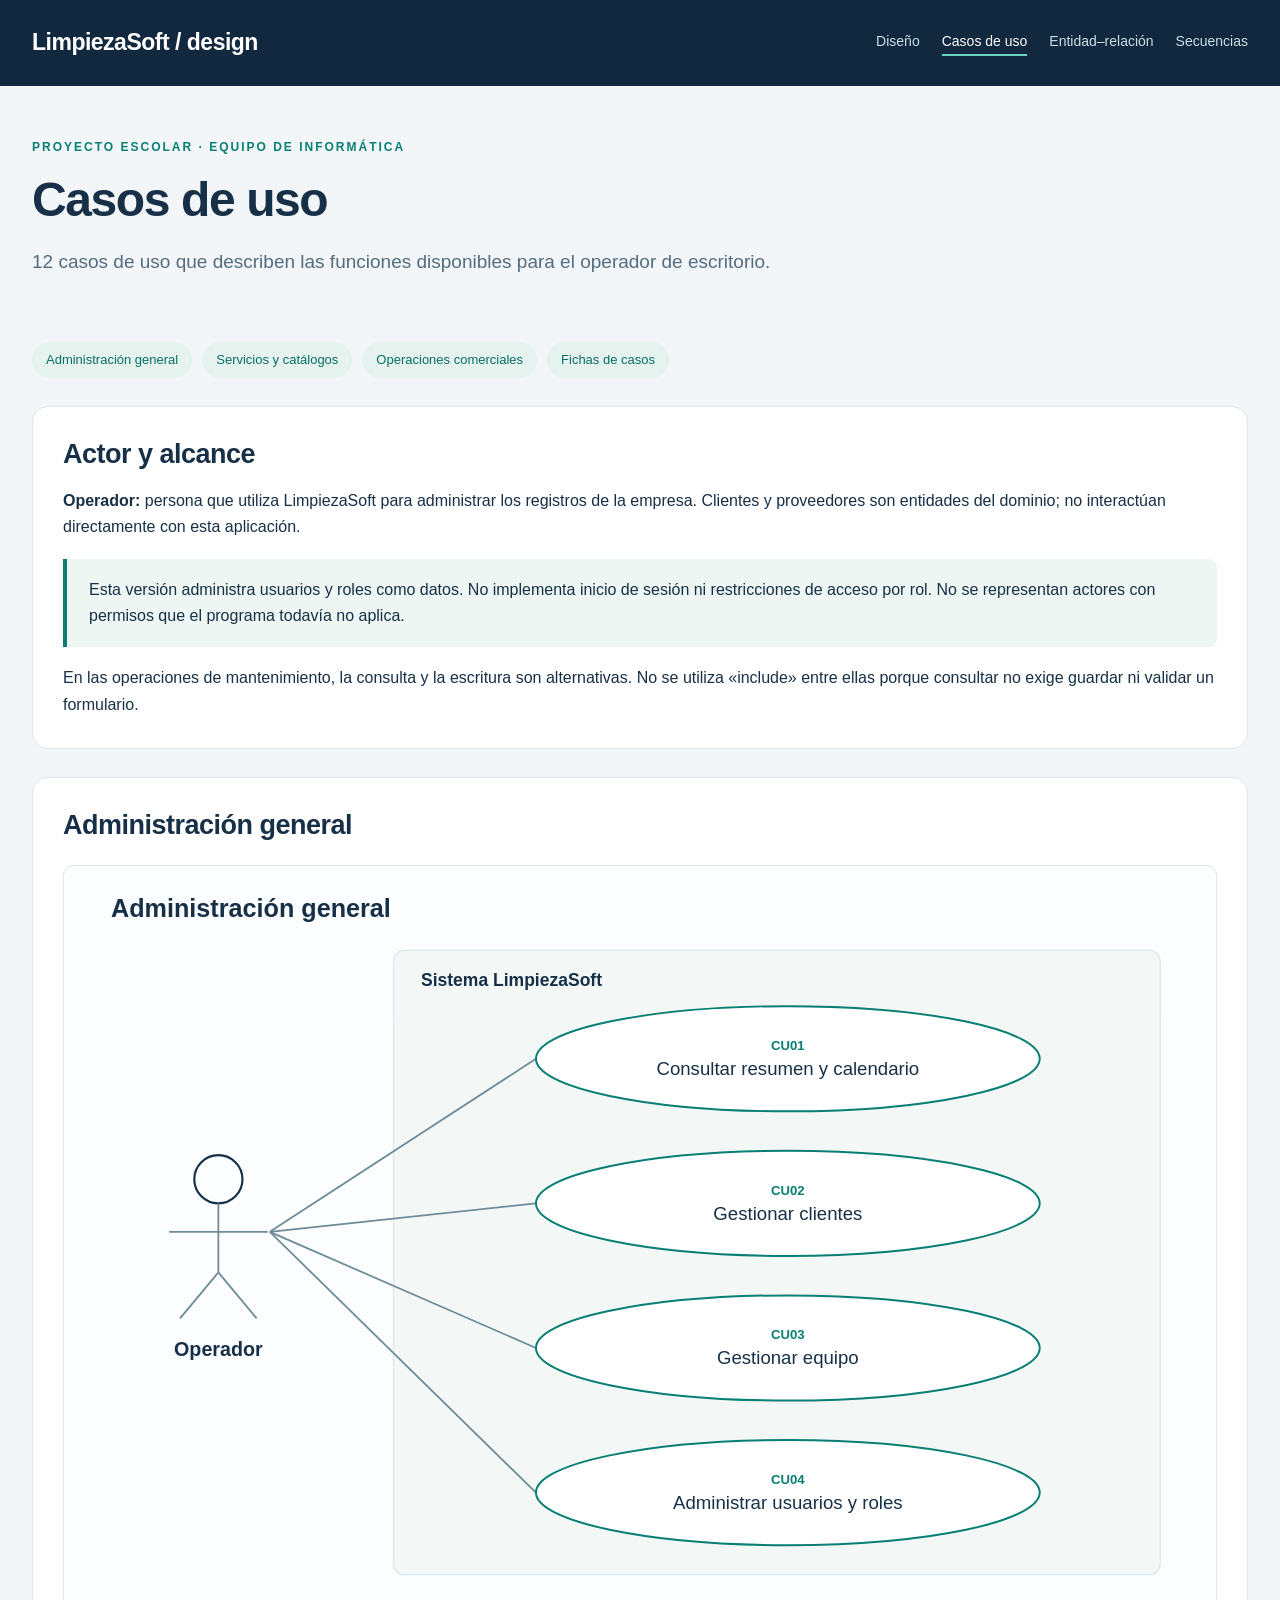
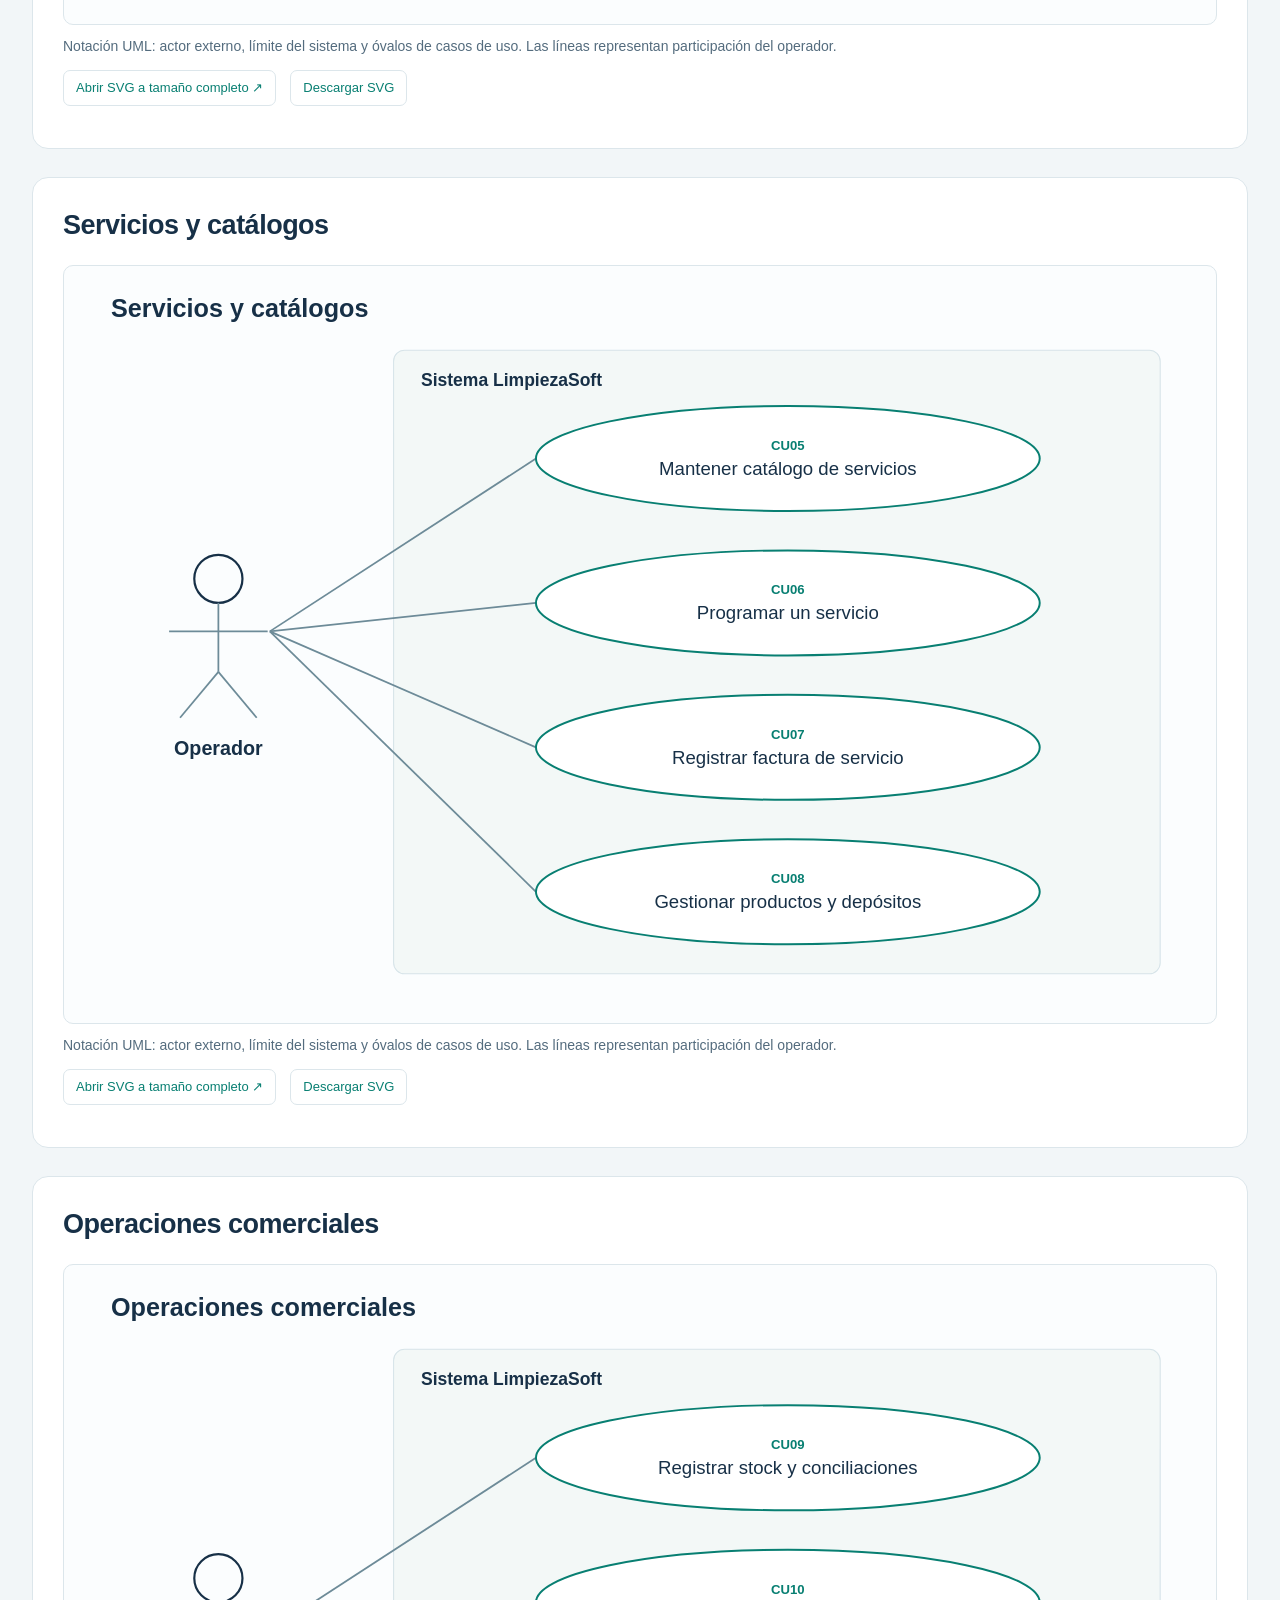
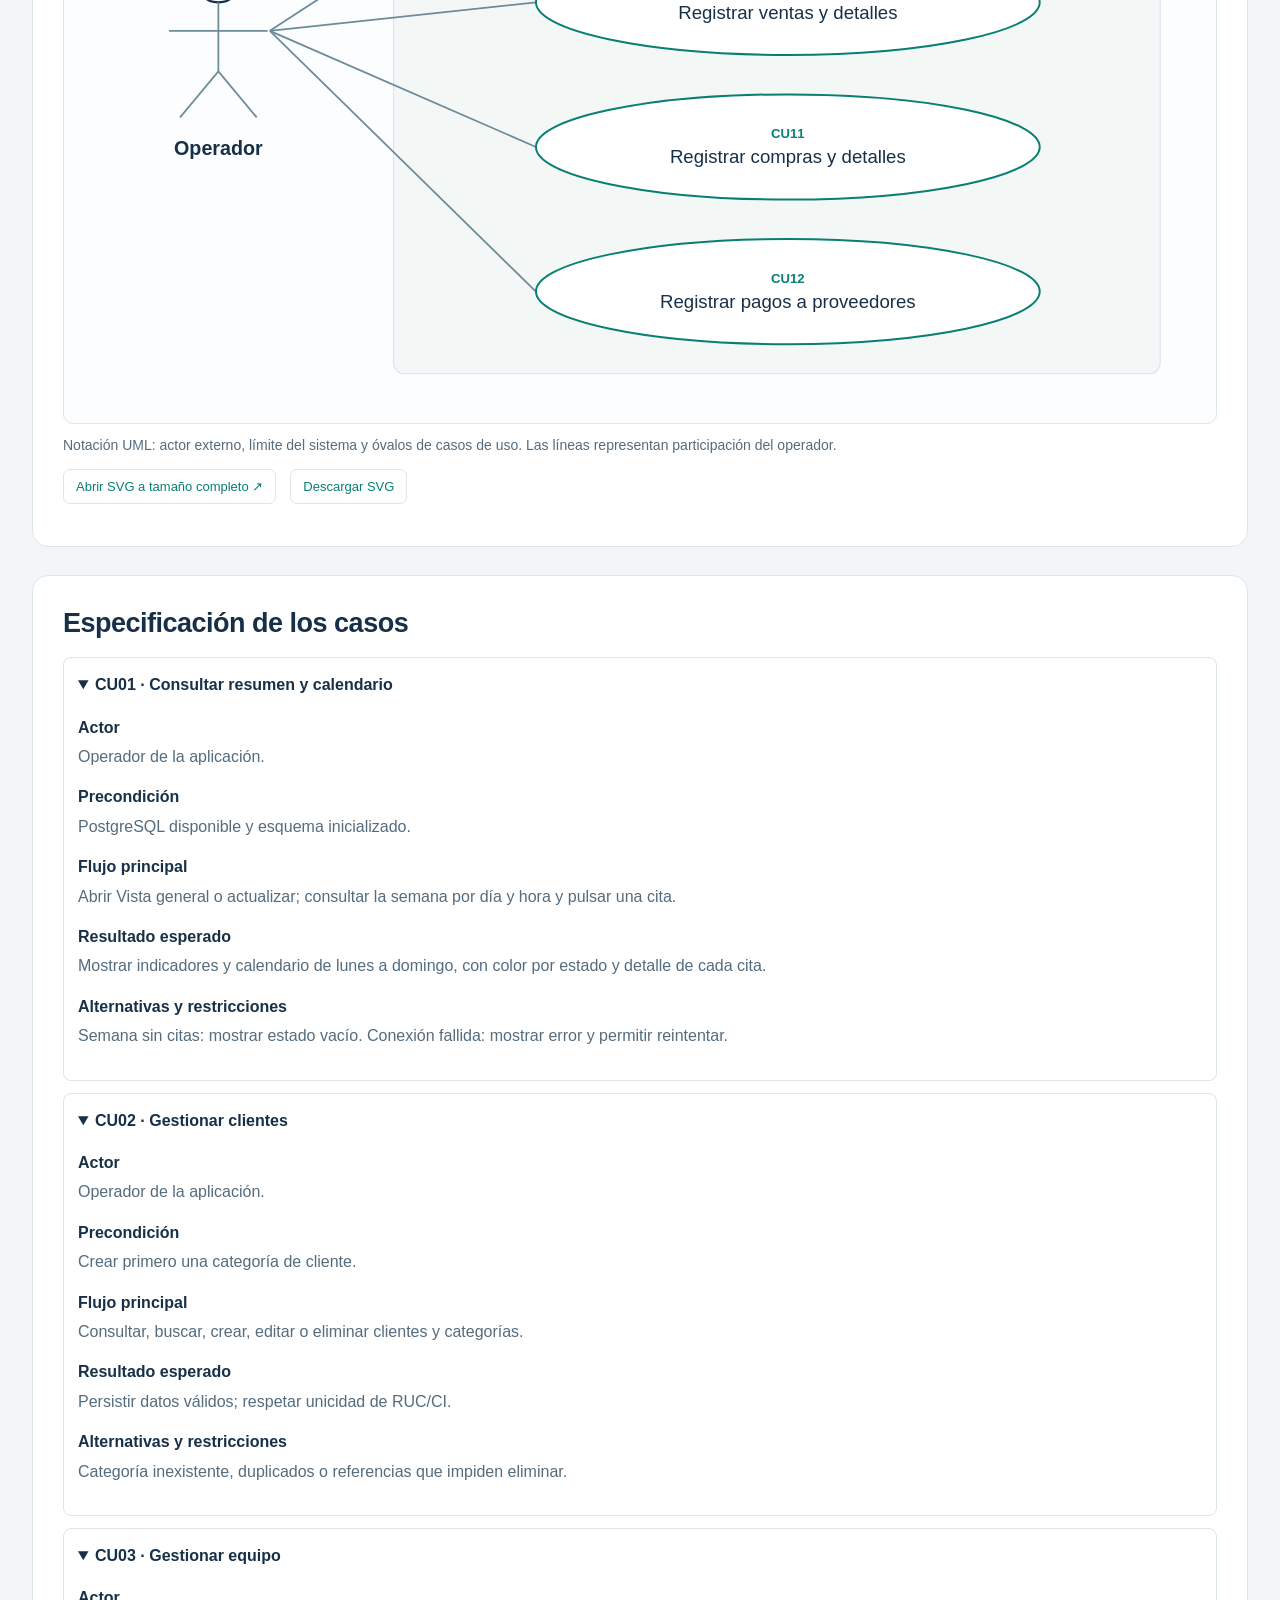
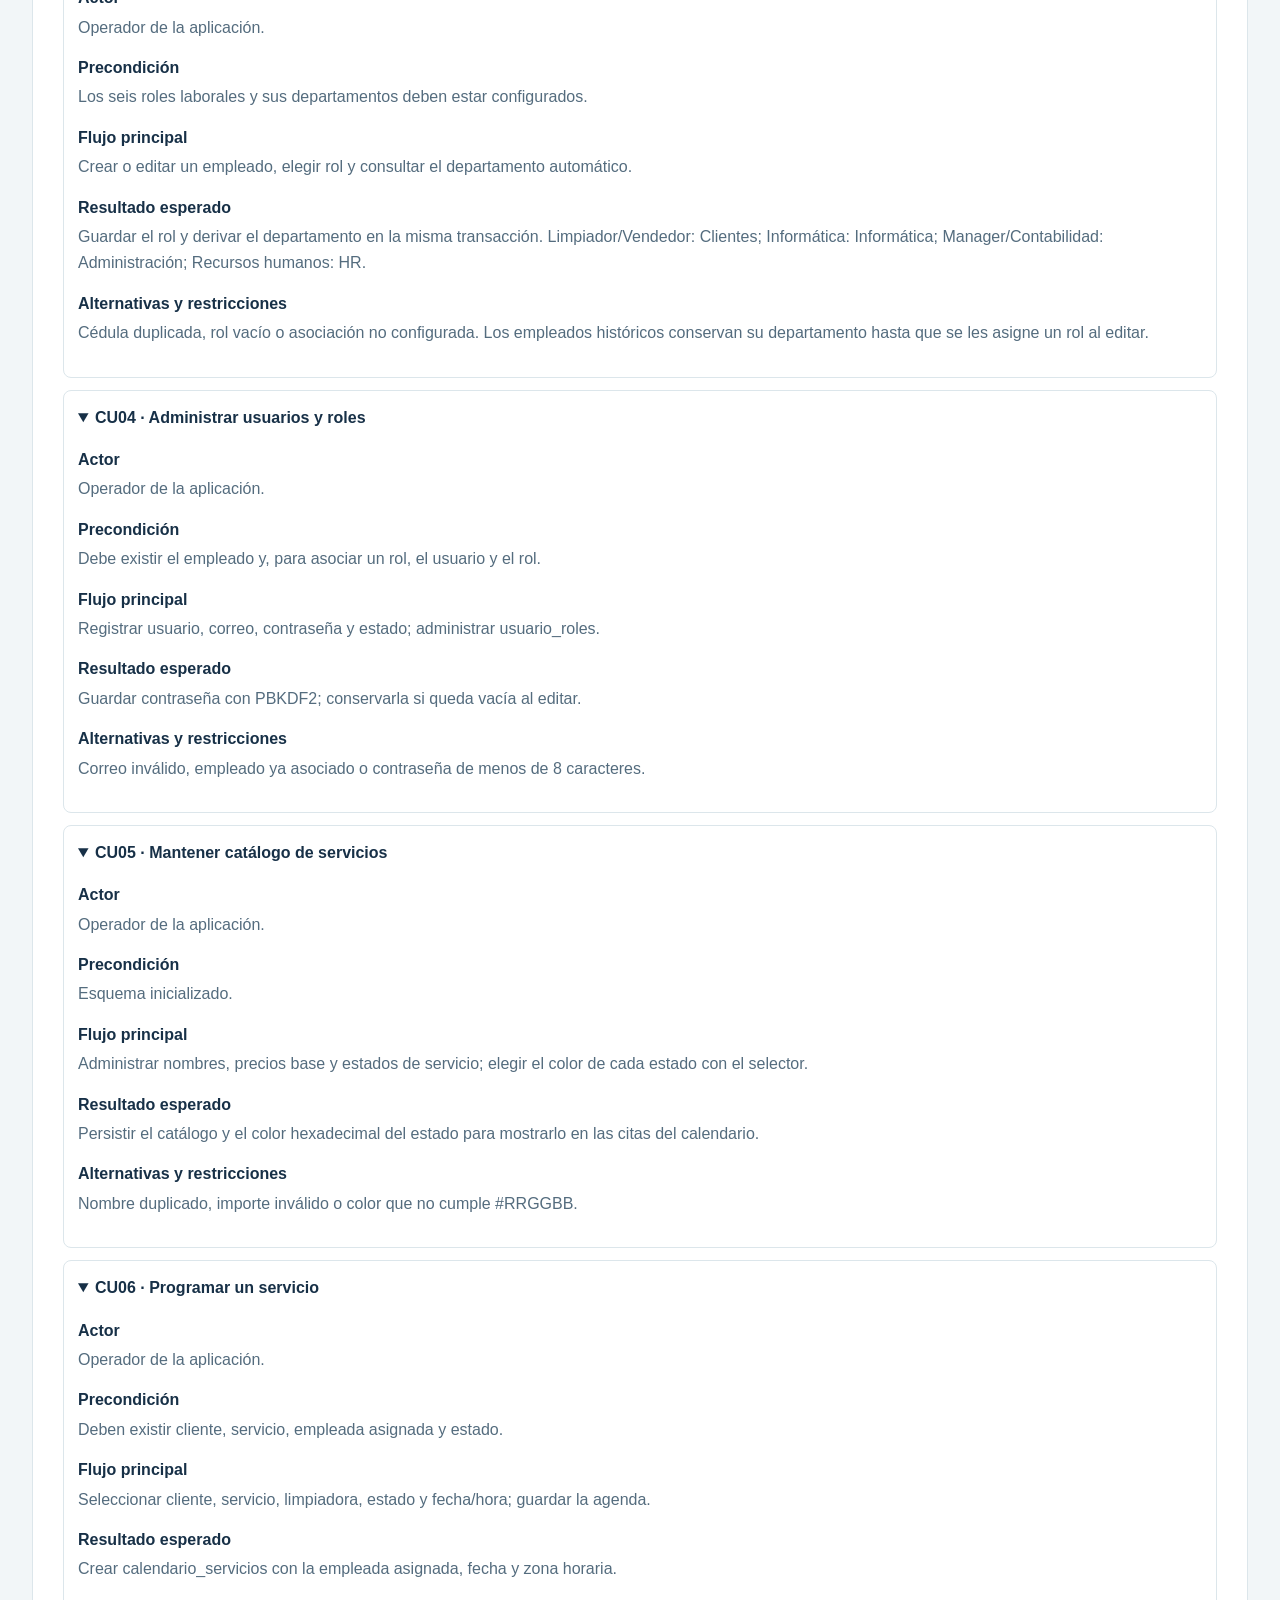
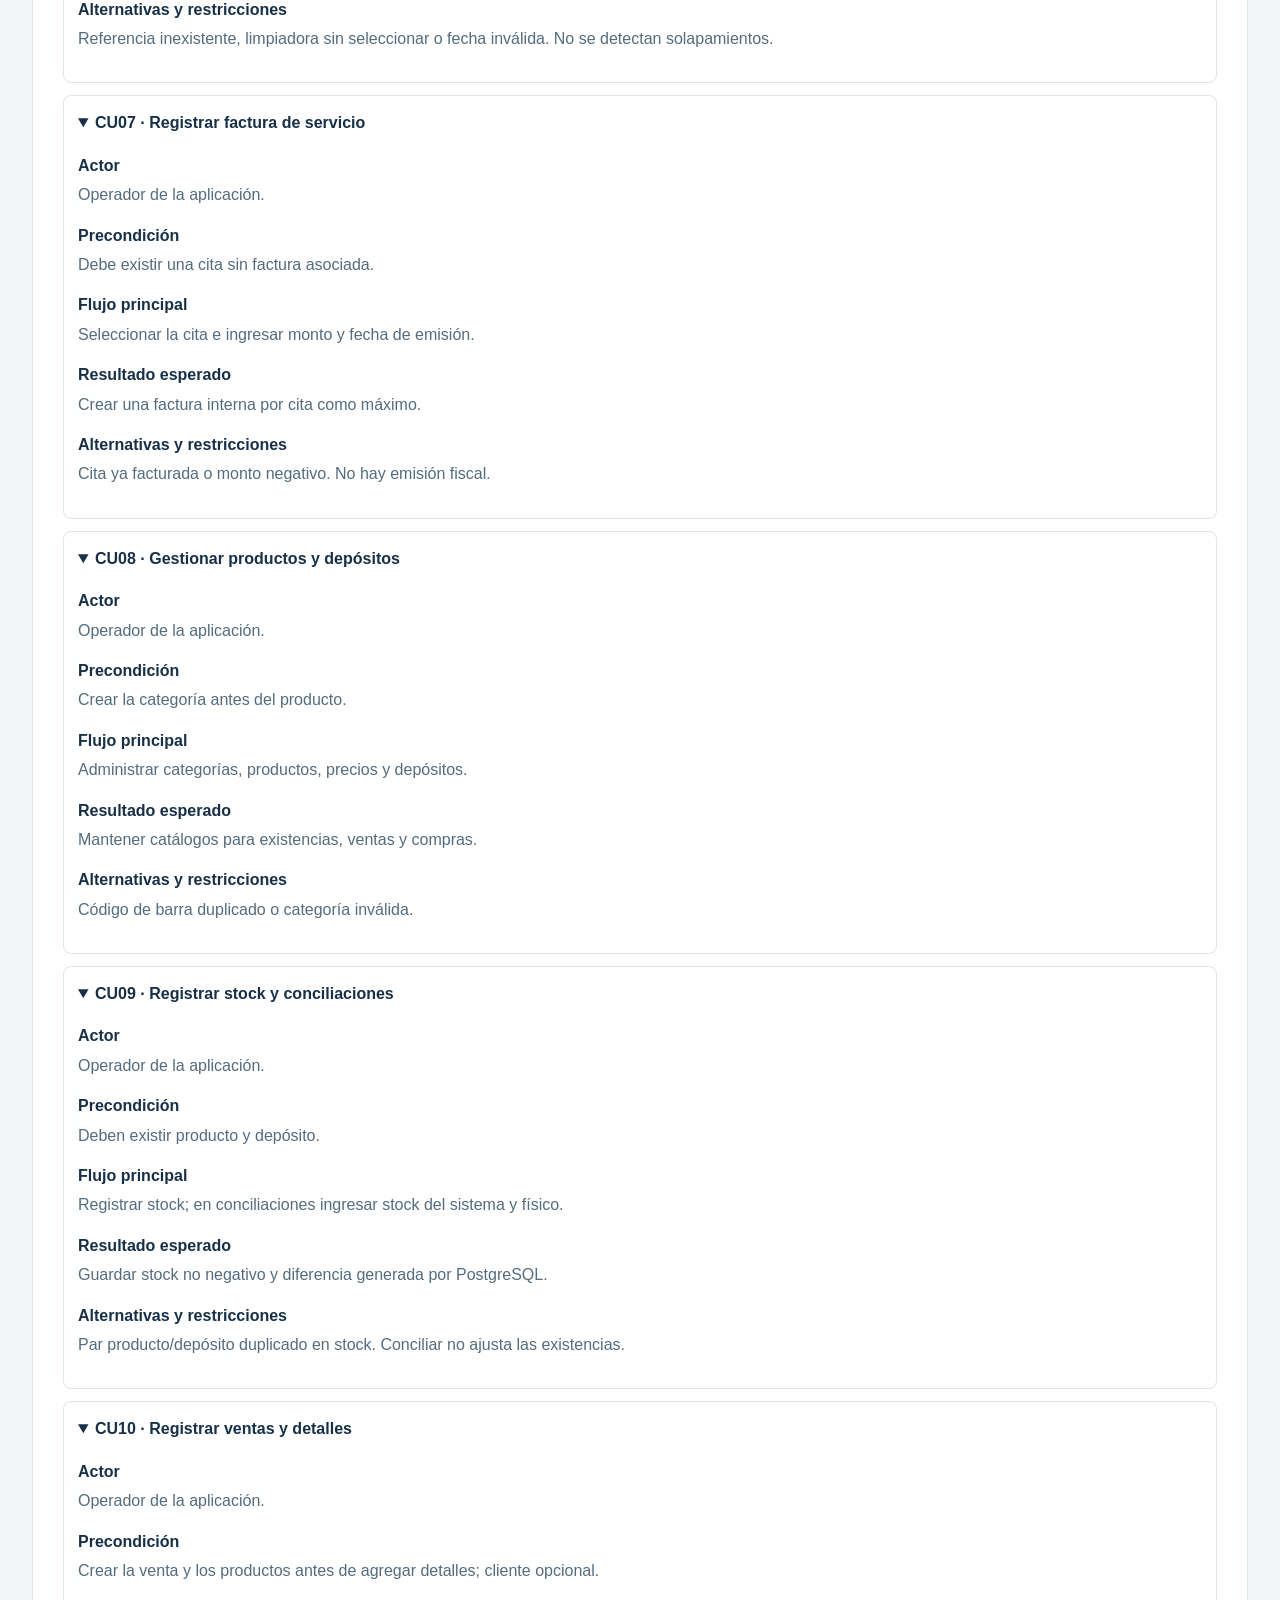
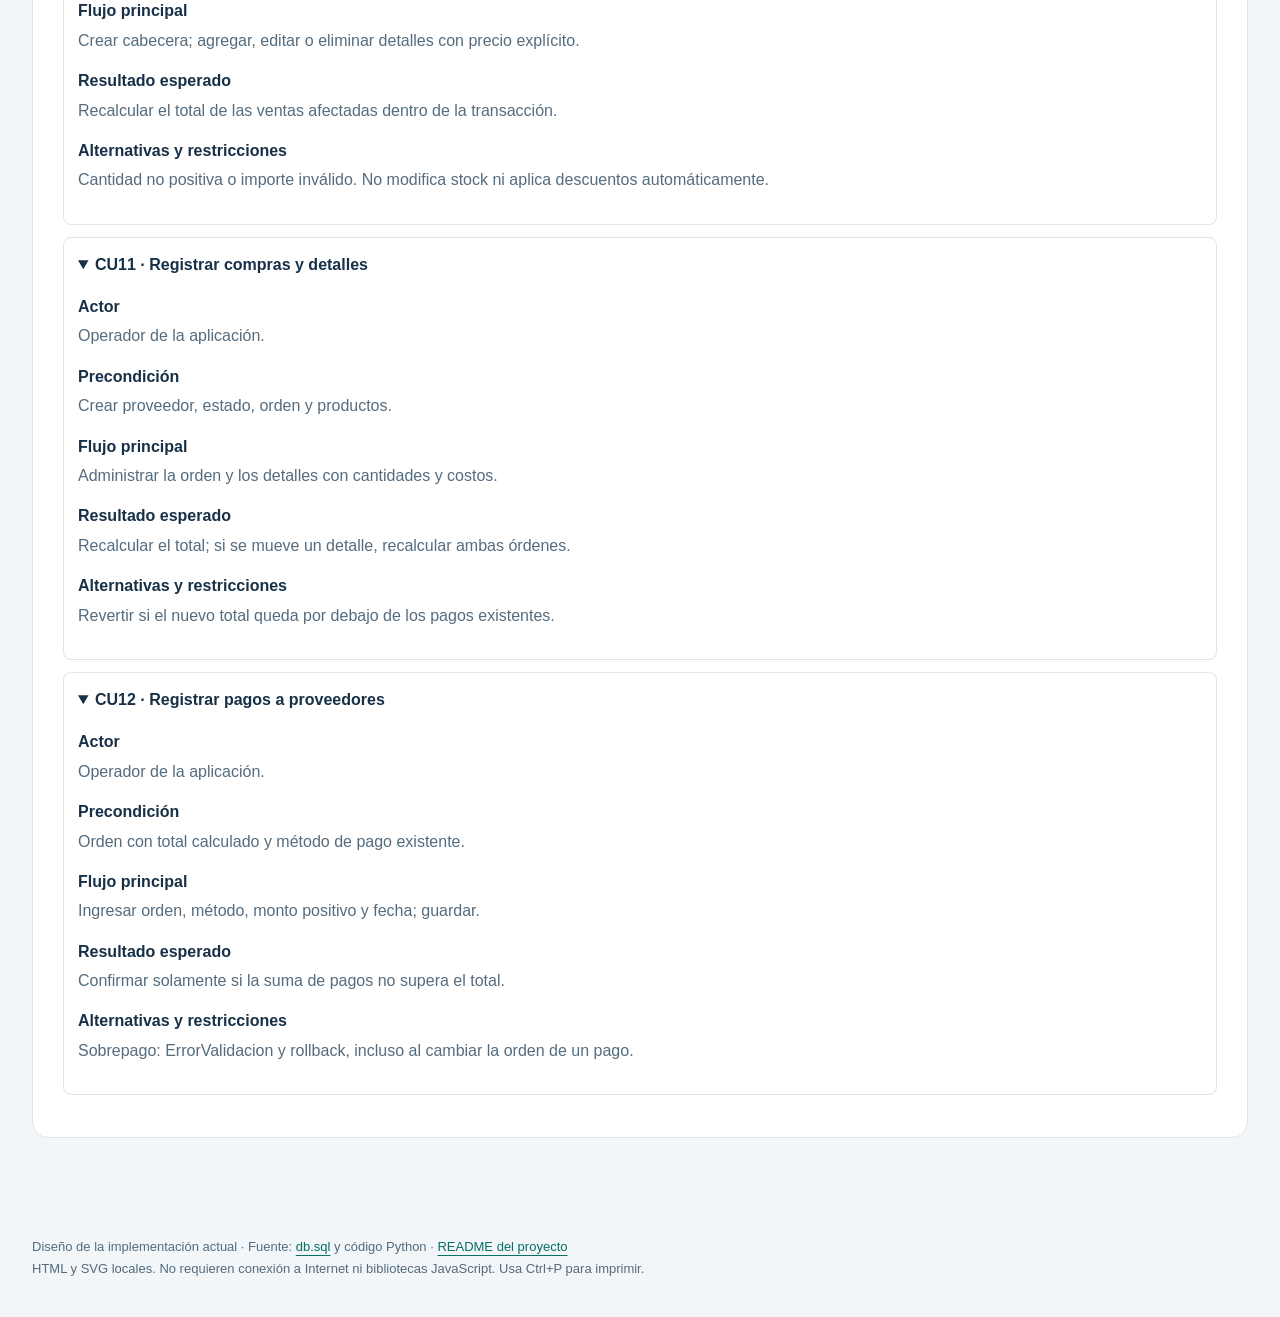
==== commit 32285cfa: "Agrega rol laboral y asignacion automatica de departamento a empleados" ====
--- a/design/casos-de-uso.html
+++ b/design/casos-de-uso.html
@@ -3,4 +3,4 @@
 <meta name="description" content="12 casos de uso que describen las funciones disponibles para el operador de escritorio."><title>Casos de uso · LimpiezaSoft</title><link rel="stylesheet" href="styles.css"></head>
 <body><a class="skip" href="#contenido">Saltar al contenido</a><header class="top"><div class="top-inner"><a class="brand" href="index.html">LimpiezaSoft / design</a><nav aria-label="Documentos de diseño"><a href="index.html">Diseño</a><a href="casos-de-uso.html" aria-current="page">Casos de uso</a><a href="entidad-relacion.html">Entidad–relación</a><a href="secuencias.html">Secuencias</a></nav></div></header>
 <div class="hero"><div class="eyebrow">Proyecto escolar · Equipo de Informática</div><h1>Casos de uso</h1><p class="lead">12 casos de uso que describen las funciones disponibles para el operador de escritorio.</p></div>
-<main id="contenido"><nav class="pills" aria-label="Secciones del documento"><a href="#general">Administración general</a><a href="#servicios">Servicios y catálogos</a><a href="#operaciones">Operaciones comerciales</a><a href="#fichas">Fichas de casos</a></nav><section id="actores"><h2>Actor y alcance</h2><p><strong>Operador:</strong> persona que utiliza LimpiezaSoft para administrar los registros de la empresa. Clientes y proveedores son entidades del dominio; no interactúan directamente con esta aplicación.</p><div class="note">Esta versión administra usuarios y roles como datos. No implementa inicio de sesión ni restricciones de acceso por rol. No se representan actores con permisos que el programa todavía no aplica.</div><p>En las operaciones de mantenimiento, la consulta y la escritura son alternativas. No se utiliza «include» entre ellas porque consultar no exige guardar ni validar un formulario.</p></section><section id="general"><h2>Administración general</h2><figure class="figure"><div class="diagram" tabindex="0" aria-label="Administración general. Desplazamiento horizontal disponible."><img src="svg/casos-general.svg" alt="Administración general"></div><figcaption>Notación UML: actor externo, límite del sistema y óvalos de casos de uso. Las líneas representan participación del operador.</figcaption><div class="tools"><a href="svg/casos-general.svg" target="_blank" rel="noopener">Abrir SVG a tamaño completo ↗</a><a href="svg/casos-general.svg" download>Descargar SVG</a></div></figure></section><section id="servicios"><h2>Servicios y catálogos</h2><figure class="figure"><div class="diagram" tabindex="0" aria-label="Servicios y catálogos. Desplazamiento horizontal disponible."><img src="svg/casos-servicios.svg" alt="Servicios y catálogos"></div><figcaption>Notación UML: actor externo, límite del sistema y óvalos de casos de uso. Las líneas representan participación del operador.</figcaption><div class="tools"><a href="svg/casos-servicios.svg" target="_blank" rel="noopener">Abrir SVG a tamaño completo ↗</a><a href="svg/casos-servicios.svg" download>Descargar SVG</a></div></figure></section><section id="operaciones"><h2>Operaciones comerciales</h2><figure class="figure"><div class="diagram" tabindex="0" aria-label="Operaciones comerciales. Desplazamiento horizontal disponible."><img src="svg/casos-operaciones.svg" alt="Operaciones comerciales"></div><figcaption>Notación UML: actor externo, límite del sistema y óvalos de casos de uso. Las líneas representan participación del operador.</figcaption><div class="tools"><a href="svg/casos-operaciones.svg" target="_blank" rel="noopener">Abrir SVG a tamaño completo ↗</a><a href="svg/casos-operaciones.svg" download>Descargar SVG</a></div></figure></section><section id="fichas"><h2>Especificación de los casos</h2><details id="CU01" open><summary>CU01 · Consultar resumen y calendario</summary><dl><dt>Actor</dt><dd>Operador de la aplicación.</dd><dt>Precondición</dt><dd>PostgreSQL disponible y esquema inicializado.</dd><dt>Flujo principal</dt><dd>Abrir Vista general o actualizar; consultar la semana por día y hora y pulsar una cita.</dd><dt>Resultado esperado</dt><dd>Mostrar indicadores y calendario de lunes a domingo, con color por estado y detalle de cada cita.</dd><dt>Alternativas y restricciones</dt><dd>Semana sin citas: mostrar estado vacío. Conexión fallida: mostrar error y permitir reintentar.</dd></dl></details><details id="CU02" open><summary>CU02 · Gestionar clientes</summary><dl><dt>Actor</dt><dd>Operador de la aplicación.</dd><dt>Precondición</dt><dd>Crear primero una categoría de cliente.</dd><dt>Flujo principal</dt><dd>Consultar, buscar, crear, editar o eliminar clientes y categorías.</dd><dt>Resultado esperado</dt><dd>Persistir datos válidos; respetar unicidad de RUC/CI.</dd><dt>Alternativas y restricciones</dt><dd>Categoría inexistente, duplicados o referencias que impiden eliminar.</dd></dl></details><details id="CU03" open><summary>CU03 · Gestionar equipo</summary><dl><dt>Actor</dt><dd>Operador de la aplicación.</dd><dt>Precondición</dt><dd>Crear un departamento para registrar empleados.</dd><dt>Flujo principal</dt><dd>Administrar departamentos, empleados, roles y asociaciones.</dd><dt>Resultado esperado</dt><dd>Registrar el equipo y las claves compuestas de las asociaciones.</dd><dt>Alternativas y restricciones</dt><dd>Cédula duplicada, campo obligatorio vacío o referencia inválida.</dd></dl></details><details id="CU04" open><summary>CU04 · Administrar usuarios y roles</summary><dl><dt>Actor</dt><dd>Operador de la aplicación.</dd><dt>Precondición</dt><dd>Debe existir el empleado y, para asociar un rol, el usuario y el rol.</dd><dt>Flujo principal</dt><dd>Registrar usuario, correo, contraseña y estado; administrar usuario_roles.</dd><dt>Resultado esperado</dt><dd>Guardar contraseña con PBKDF2; conservarla si queda vacía al editar.</dd><dt>Alternativas y restricciones</dt><dd>Correo inválido, empleado ya asociado o contraseña de menos de 8 caracteres.</dd></dl></details><details id="CU05" open><summary>CU05 · Mantener catálogo de servicios</summary><dl><dt>Actor</dt><dd>Operador de la aplicación.</dd><dt>Precondición</dt><dd>Esquema inicializado.</dd><dt>Flujo principal</dt><dd>Administrar nombres, precios base y estados de servicio; elegir el color de cada estado con el selector.</dd><dt>Resultado esperado</dt><dd>Persistir el catálogo y el color hexadecimal del estado para mostrarlo en las citas del calendario.</dd><dt>Alternativas y restricciones</dt><dd>Nombre duplicado, importe inválido o color que no cumple #RRGGBB.</dd></dl></details><details id="CU06" open><summary>CU06 · Programar un servicio</summary><dl><dt>Actor</dt><dd>Operador de la aplicación.</dd><dt>Precondición</dt><dd>Deben existir cliente, servicio, empleada asignada y estado.</dd><dt>Flujo principal</dt><dd>Seleccionar cliente, servicio, limpiadora, estado y fecha/hora; guardar la agenda.</dd><dt>Resultado esperado</dt><dd>Crear calendario_servicios con la empleada asignada, fecha y zona horaria.</dd><dt>Alternativas y restricciones</dt><dd>Referencia inexistente, limpiadora sin seleccionar o fecha inválida. No se detectan solapamientos.</dd></dl></details><details id="CU07" open><summary>CU07 · Registrar factura de servicio</summary><dl><dt>Actor</dt><dd>Operador de la aplicación.</dd><dt>Precondición</dt><dd>Debe existir una cita sin factura asociada.</dd><dt>Flujo principal</dt><dd>Seleccionar la cita e ingresar monto y fecha de emisión.</dd><dt>Resultado esperado</dt><dd>Crear una factura interna por cita como máximo.</dd><dt>Alternativas y restricciones</dt><dd>Cita ya facturada o monto negativo. No hay emisión fiscal.</dd></dl></details><details id="CU08" open><summary>CU08 · Gestionar productos y depósitos</summary><dl><dt>Actor</dt><dd>Operador de la aplicación.</dd><dt>Precondición</dt><dd>Crear la categoría antes del producto.</dd><dt>Flujo principal</dt><dd>Administrar categorías, productos, precios y depósitos.</dd><dt>Resultado esperado</dt><dd>Mantener catálogos para existencias, ventas y compras.</dd><dt>Alternativas y restricciones</dt><dd>Código de barra duplicado o categoría inválida.</dd></dl></details><details id="CU09" open><summary>CU09 · Registrar stock y conciliaciones</summary><dl><dt>Actor</dt><dd>Operador de la aplicación.</dd><dt>Precondición</dt><dd>Deben existir producto y depósito.</dd><dt>Flujo principal</dt><dd>Registrar stock; en conciliaciones ingresar stock del sistema y físico.</dd><dt>Resultado esperado</dt><dd>Guardar stock no negativo y diferencia generada por PostgreSQL.</dd><dt>Alternativas y restricciones</dt><dd>Par producto/depósito duplicado en stock. Conciliar no ajusta las existencias.</dd></dl></details><details id="CU10" open><summary>CU10 · Registrar ventas y detalles</summary><dl><dt>Actor</dt><dd>Operador de la aplicación.</dd><dt>Precondición</dt><dd>Crear la venta y los productos antes de agregar detalles; cliente opcional.</dd><dt>Flujo principal</dt><dd>Crear cabecera; agregar, editar o eliminar detalles con precio explícito.</dd><dt>Resultado esperado</dt><dd>Recalcular el total de las ventas afectadas dentro de la transacción.</dd><dt>Alternativas y restricciones</dt><dd>Cantidad no positiva o importe inválido. No modifica stock ni aplica descuentos automáticamente.</dd></dl></details><details id="CU11" open><summary>CU11 · Registrar compras y detalles</summary><dl><dt>Actor</dt><dd>Operador de la aplicación.</dd><dt>Precondición</dt><dd>Crear proveedor, estado, orden y productos.</dd><dt>Flujo principal</dt><dd>Administrar la orden y los detalles con cantidades y costos.</dd><dt>Resultado esperado</dt><dd>Recalcular el total; si se mueve un detalle, recalcular ambas órdenes.</dd><dt>Alternativas y restricciones</dt><dd>Revertir si el nuevo total queda por debajo de los pagos existentes.</dd></dl></details><details id="CU12" open><summary>CU12 · Registrar pagos a proveedores</summary><dl><dt>Actor</dt><dd>Operador de la aplicación.</dd><dt>Precondición</dt><dd>Orden con total calculado y método de pago existente.</dd><dt>Flujo principal</dt><dd>Ingresar orden, método, monto positivo y fecha; guardar.</dd><dt>Resultado esperado</dt><dd>Confirmar solamente si la suma de pagos no supera el total.</dd><dt>Alternativas y restricciones</dt><dd>Sobrepago: ErrorValidacion y rollback, incluso al cambiar la orden de un pago.</dd></dl></details></section></main><footer>Diseño de la implementación actual · Fuente: <a href="../db.sql">db.sql</a> y código Python · <a href="../README.md">README del proyecto</a><br>HTML y SVG locales. No requieren conexión a Internet ni bibliotecas JavaScript. Usa Ctrl+P para imprimir.</footer></body></html>+<main id="contenido"><nav class="pills" aria-label="Secciones del documento"><a href="#general">Administración general</a><a href="#servicios">Servicios y catálogos</a><a href="#operaciones">Operaciones comerciales</a><a href="#fichas">Fichas de casos</a></nav><section id="actores"><h2>Actor y alcance</h2><p><strong>Operador:</strong> persona que utiliza LimpiezaSoft para administrar los registros de la empresa. Clientes y proveedores son entidades del dominio; no interactúan directamente con esta aplicación.</p><div class="note">Esta versión administra usuarios y roles como datos. No implementa inicio de sesión ni restricciones de acceso por rol. No se representan actores con permisos que el programa todavía no aplica.</div><p>En las operaciones de mantenimiento, la consulta y la escritura son alternativas. No se utiliza «include» entre ellas porque consultar no exige guardar ni validar un formulario.</p></section><section id="general"><h2>Administración general</h2><figure class="figure"><div class="diagram" tabindex="0" aria-label="Administración general. Desplazamiento horizontal disponible."><img src="svg/casos-general.svg" alt="Administración general"></div><figcaption>Notación UML: actor externo, límite del sistema y óvalos de casos de uso. Las líneas representan participación del operador.</figcaption><div class="tools"><a href="svg/casos-general.svg" target="_blank" rel="noopener">Abrir SVG a tamaño completo ↗</a><a href="svg/casos-general.svg" download>Descargar SVG</a></div></figure></section><section id="servicios"><h2>Servicios y catálogos</h2><figure class="figure"><div class="diagram" tabindex="0" aria-label="Servicios y catálogos. Desplazamiento horizontal disponible."><img src="svg/casos-servicios.svg" alt="Servicios y catálogos"></div><figcaption>Notación UML: actor externo, límite del sistema y óvalos de casos de uso. Las líneas representan participación del operador.</figcaption><div class="tools"><a href="svg/casos-servicios.svg" target="_blank" rel="noopener">Abrir SVG a tamaño completo ↗</a><a href="svg/casos-servicios.svg" download>Descargar SVG</a></div></figure></section><section id="operaciones"><h2>Operaciones comerciales</h2><figure class="figure"><div class="diagram" tabindex="0" aria-label="Operaciones comerciales. Desplazamiento horizontal disponible."><img src="svg/casos-operaciones.svg" alt="Operaciones comerciales"></div><figcaption>Notación UML: actor externo, límite del sistema y óvalos de casos de uso. Las líneas representan participación del operador.</figcaption><div class="tools"><a href="svg/casos-operaciones.svg" target="_blank" rel="noopener">Abrir SVG a tamaño completo ↗</a><a href="svg/casos-operaciones.svg" download>Descargar SVG</a></div></figure></section><section id="fichas"><h2>Especificación de los casos</h2><details id="CU01" open><summary>CU01 · Consultar resumen y calendario</summary><dl><dt>Actor</dt><dd>Operador de la aplicación.</dd><dt>Precondición</dt><dd>PostgreSQL disponible y esquema inicializado.</dd><dt>Flujo principal</dt><dd>Abrir Vista general o actualizar; consultar la semana por día y hora y pulsar una cita.</dd><dt>Resultado esperado</dt><dd>Mostrar indicadores y calendario de lunes a domingo, con color por estado y detalle de cada cita.</dd><dt>Alternativas y restricciones</dt><dd>Semana sin citas: mostrar estado vacío. Conexión fallida: mostrar error y permitir reintentar.</dd></dl></details><details id="CU02" open><summary>CU02 · Gestionar clientes</summary><dl><dt>Actor</dt><dd>Operador de la aplicación.</dd><dt>Precondición</dt><dd>Crear primero una categoría de cliente.</dd><dt>Flujo principal</dt><dd>Consultar, buscar, crear, editar o eliminar clientes y categorías.</dd><dt>Resultado esperado</dt><dd>Persistir datos válidos; respetar unicidad de RUC/CI.</dd><dt>Alternativas y restricciones</dt><dd>Categoría inexistente, duplicados o referencias que impiden eliminar.</dd></dl></details><details id="CU03" open><summary>CU03 · Gestionar equipo</summary><dl><dt>Actor</dt><dd>Operador de la aplicación.</dd><dt>Precondición</dt><dd>Los seis roles laborales y sus departamentos deben estar configurados.</dd><dt>Flujo principal</dt><dd>Crear o editar un empleado, elegir rol y consultar el departamento automático.</dd><dt>Resultado esperado</dt><dd>Guardar el rol y derivar el departamento en la misma transacción. Limpiador/Vendedor: Clientes; Informática: Informática; Manager/Contabilidad: Administración; Recursos humanos: HR.</dd><dt>Alternativas y restricciones</dt><dd>Cédula duplicada, rol vacío o asociación no configurada. Los empleados históricos conservan su departamento hasta que se les asigne un rol al editar.</dd></dl></details><details id="CU04" open><summary>CU04 · Administrar usuarios y roles</summary><dl><dt>Actor</dt><dd>Operador de la aplicación.</dd><dt>Precondición</dt><dd>Debe existir el empleado y, para asociar un rol, el usuario y el rol.</dd><dt>Flujo principal</dt><dd>Registrar usuario, correo, contraseña y estado; administrar usuario_roles.</dd><dt>Resultado esperado</dt><dd>Guardar contraseña con PBKDF2; conservarla si queda vacía al editar.</dd><dt>Alternativas y restricciones</dt><dd>Correo inválido, empleado ya asociado o contraseña de menos de 8 caracteres.</dd></dl></details><details id="CU05" open><summary>CU05 · Mantener catálogo de servicios</summary><dl><dt>Actor</dt><dd>Operador de la aplicación.</dd><dt>Precondición</dt><dd>Esquema inicializado.</dd><dt>Flujo principal</dt><dd>Administrar nombres, precios base y estados de servicio; elegir el color de cada estado con el selector.</dd><dt>Resultado esperado</dt><dd>Persistir el catálogo y el color hexadecimal del estado para mostrarlo en las citas del calendario.</dd><dt>Alternativas y restricciones</dt><dd>Nombre duplicado, importe inválido o color que no cumple #RRGGBB.</dd></dl></details><details id="CU06" open><summary>CU06 · Programar un servicio</summary><dl><dt>Actor</dt><dd>Operador de la aplicación.</dd><dt>Precondición</dt><dd>Deben existir cliente, servicio, empleada asignada y estado.</dd><dt>Flujo principal</dt><dd>Seleccionar cliente, servicio, limpiadora, estado y fecha/hora; guardar la agenda.</dd><dt>Resultado esperado</dt><dd>Crear calendario_servicios con la empleada asignada, fecha y zona horaria.</dd><dt>Alternativas y restricciones</dt><dd>Referencia inexistente, limpiadora sin seleccionar o fecha inválida. No se detectan solapamientos.</dd></dl></details><details id="CU07" open><summary>CU07 · Registrar factura de servicio</summary><dl><dt>Actor</dt><dd>Operador de la aplicación.</dd><dt>Precondición</dt><dd>Debe existir una cita sin factura asociada.</dd><dt>Flujo principal</dt><dd>Seleccionar la cita e ingresar monto y fecha de emisión.</dd><dt>Resultado esperado</dt><dd>Crear una factura interna por cita como máximo.</dd><dt>Alternativas y restricciones</dt><dd>Cita ya facturada o monto negativo. No hay emisión fiscal.</dd></dl></details><details id="CU08" open><summary>CU08 · Gestionar productos y depósitos</summary><dl><dt>Actor</dt><dd>Operador de la aplicación.</dd><dt>Precondición</dt><dd>Crear la categoría antes del producto.</dd><dt>Flujo principal</dt><dd>Administrar categorías, productos, precios y depósitos.</dd><dt>Resultado esperado</dt><dd>Mantener catálogos para existencias, ventas y compras.</dd><dt>Alternativas y restricciones</dt><dd>Código de barra duplicado o categoría inválida.</dd></dl></details><details id="CU09" open><summary>CU09 · Registrar stock y conciliaciones</summary><dl><dt>Actor</dt><dd>Operador de la aplicación.</dd><dt>Precondición</dt><dd>Deben existir producto y depósito.</dd><dt>Flujo principal</dt><dd>Registrar stock; en conciliaciones ingresar stock del sistema y físico.</dd><dt>Resultado esperado</dt><dd>Guardar stock no negativo y diferencia generada por PostgreSQL.</dd><dt>Alternativas y restricciones</dt><dd>Par producto/depósito duplicado en stock. Conciliar no ajusta las existencias.</dd></dl></details><details id="CU10" open><summary>CU10 · Registrar ventas y detalles</summary><dl><dt>Actor</dt><dd>Operador de la aplicación.</dd><dt>Precondición</dt><dd>Crear la venta y los productos antes de agregar detalles; cliente opcional.</dd><dt>Flujo principal</dt><dd>Crear cabecera; agregar, editar o eliminar detalles con precio explícito.</dd><dt>Resultado esperado</dt><dd>Recalcular el total de las ventas afectadas dentro de la transacción.</dd><dt>Alternativas y restricciones</dt><dd>Cantidad no positiva o importe inválido. No modifica stock ni aplica descuentos automáticamente.</dd></dl></details><details id="CU11" open><summary>CU11 · Registrar compras y detalles</summary><dl><dt>Actor</dt><dd>Operador de la aplicación.</dd><dt>Precondición</dt><dd>Crear proveedor, estado, orden y productos.</dd><dt>Flujo principal</dt><dd>Administrar la orden y los detalles con cantidades y costos.</dd><dt>Resultado esperado</dt><dd>Recalcular el total; si se mueve un detalle, recalcular ambas órdenes.</dd><dt>Alternativas y restricciones</dt><dd>Revertir si el nuevo total queda por debajo de los pagos existentes.</dd></dl></details><details id="CU12" open><summary>CU12 · Registrar pagos a proveedores</summary><dl><dt>Actor</dt><dd>Operador de la aplicación.</dd><dt>Precondición</dt><dd>Orden con total calculado y método de pago existente.</dd><dt>Flujo principal</dt><dd>Ingresar orden, método, monto positivo y fecha; guardar.</dd><dt>Resultado esperado</dt><dd>Confirmar solamente si la suma de pagos no supera el total.</dd><dt>Alternativas y restricciones</dt><dd>Sobrepago: ErrorValidacion y rollback, incluso al cambiar la orden de un pago.</dd></dl></details></section></main><footer>Diseño de la implementación actual · Fuente: <a href="../db.sql">db.sql</a> y código Python · <a href="../README.md">README del proyecto</a><br>HTML y SVG locales. No requieren conexión a Internet ni bibliotecas JavaScript. Usa Ctrl+P para imprimir.</footer></body></html>
